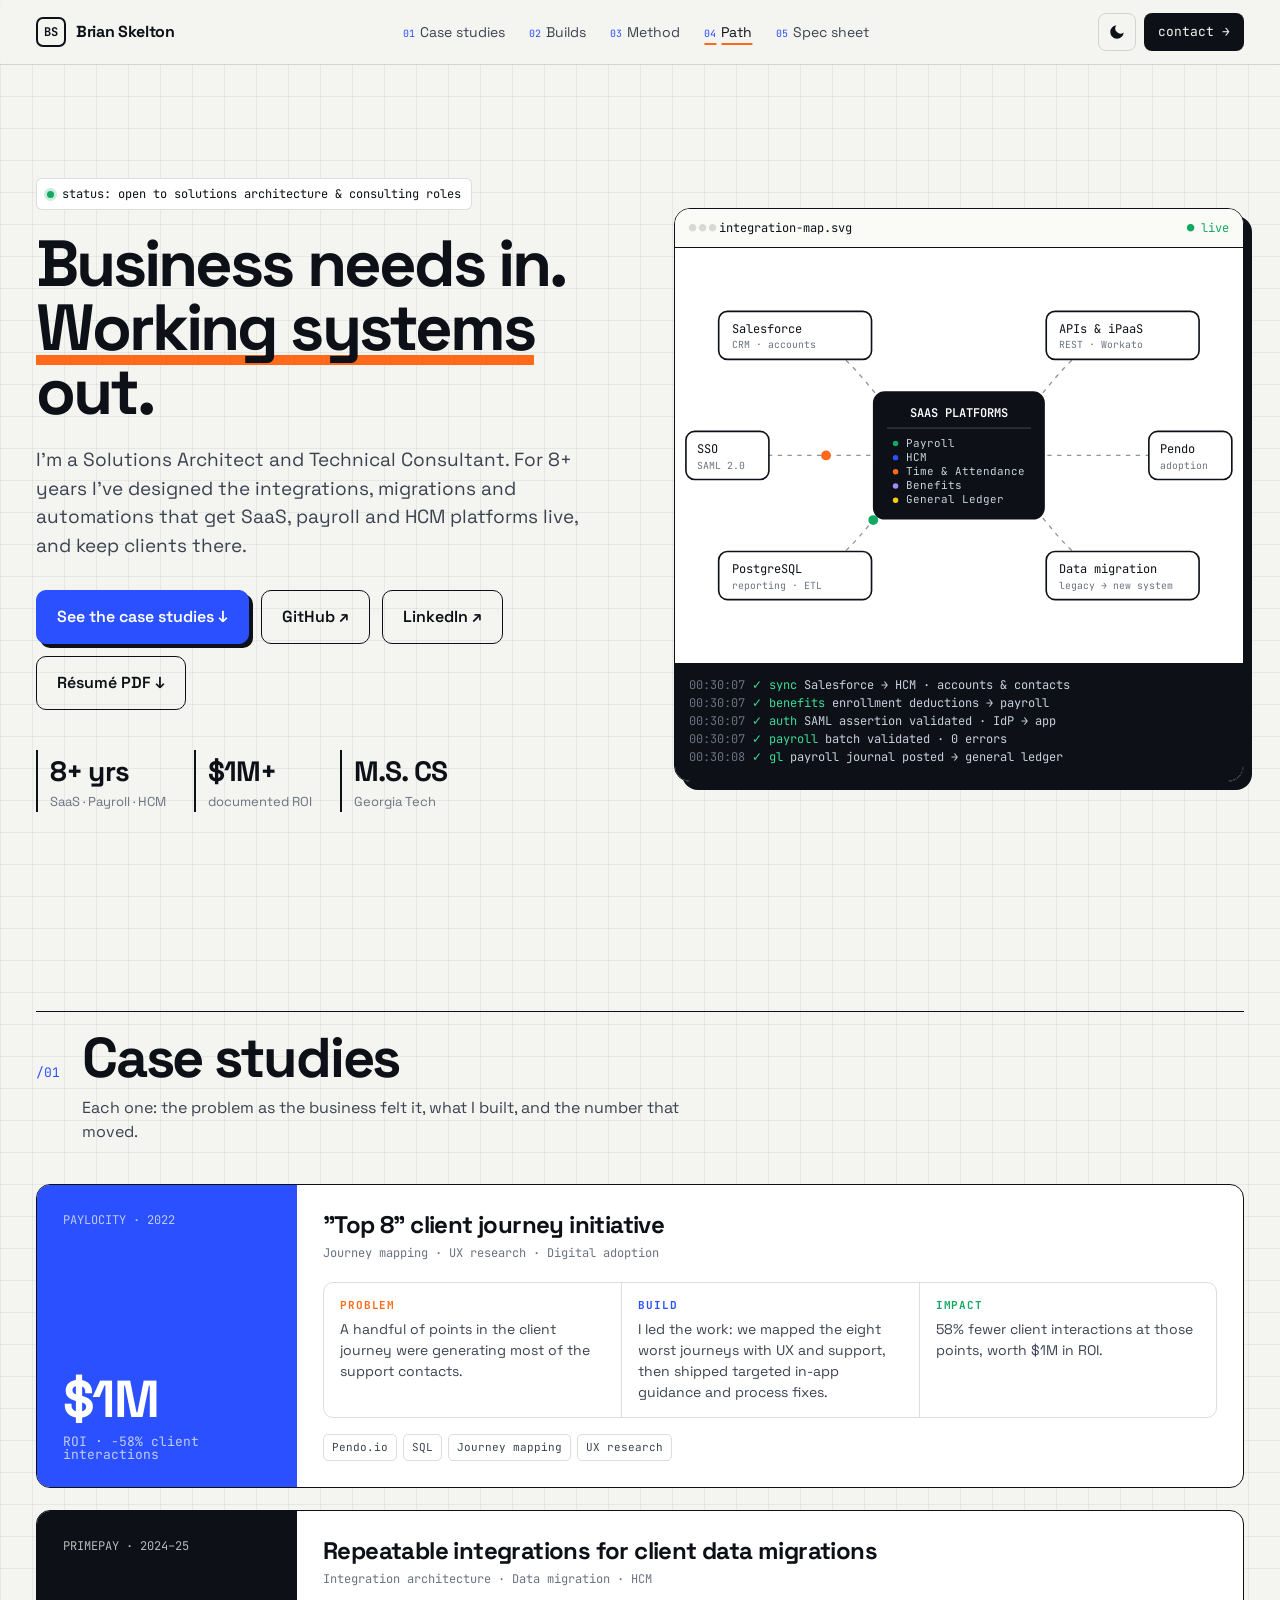
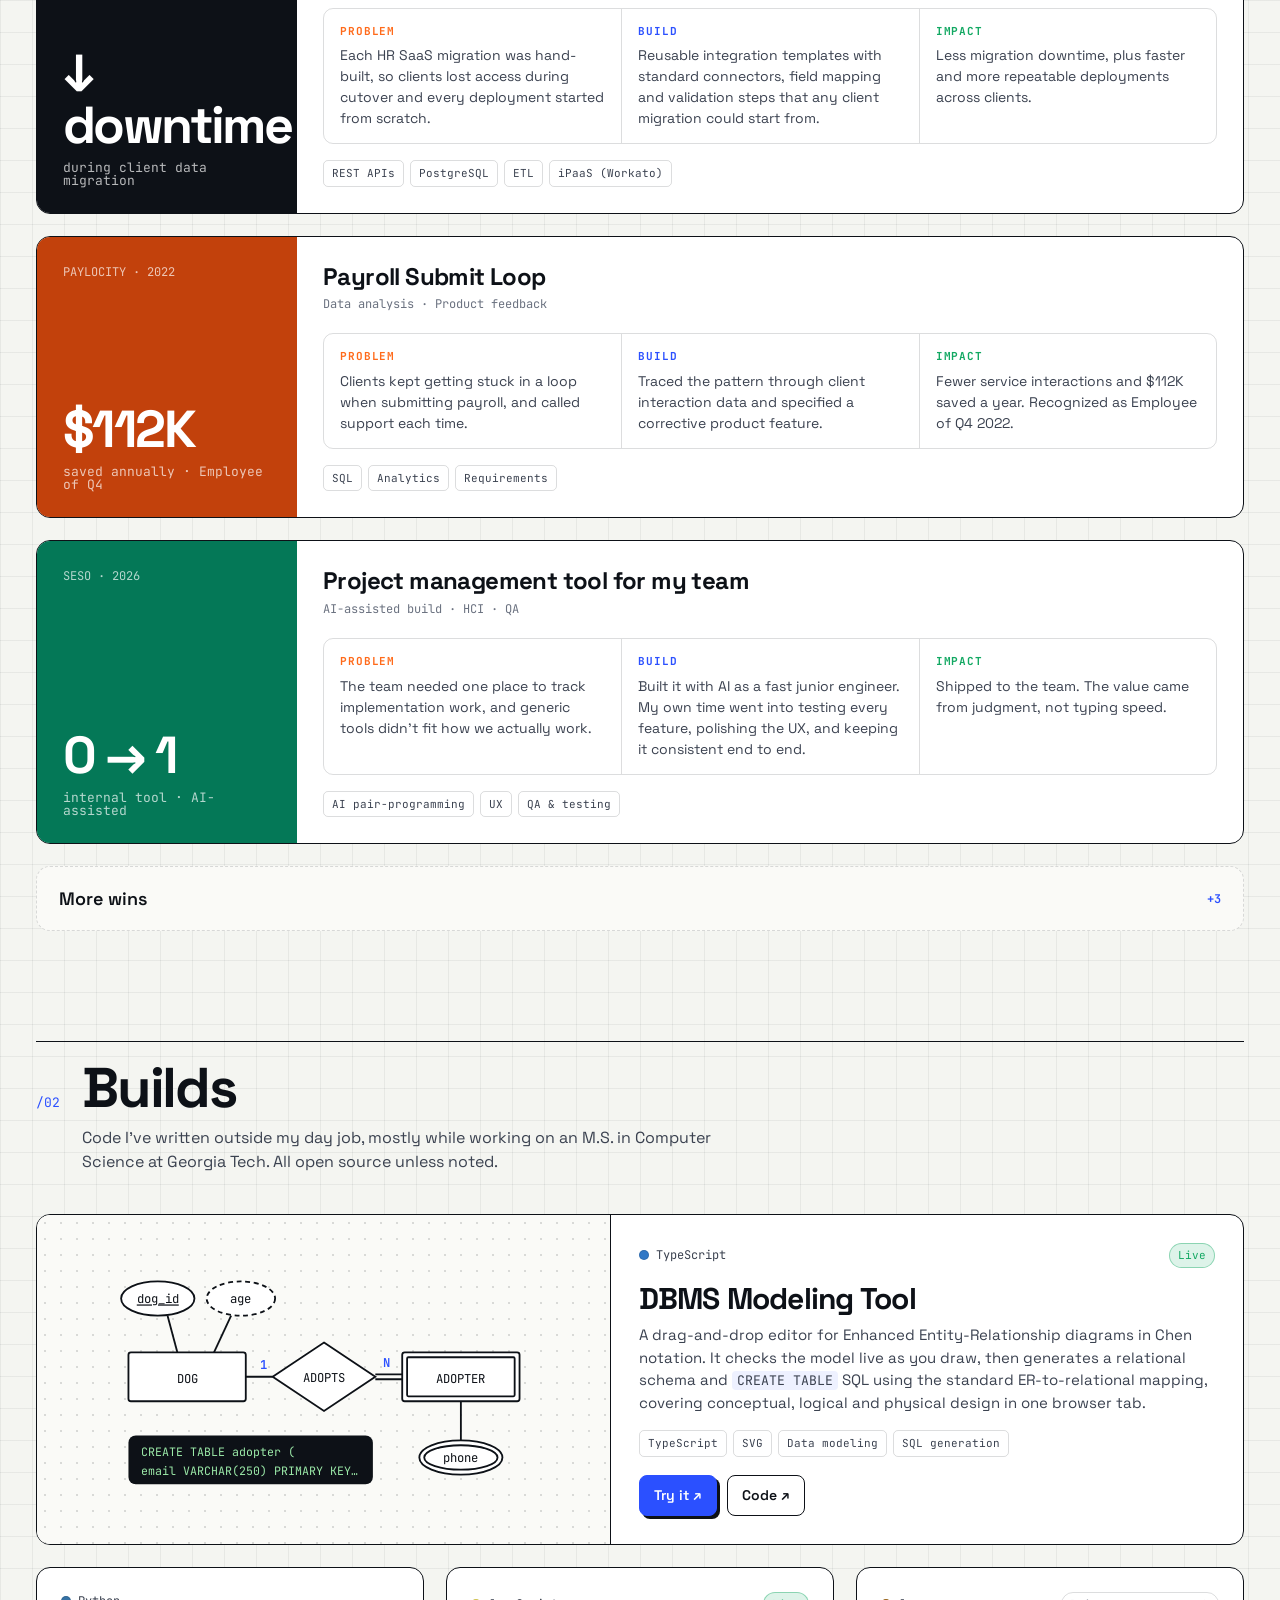
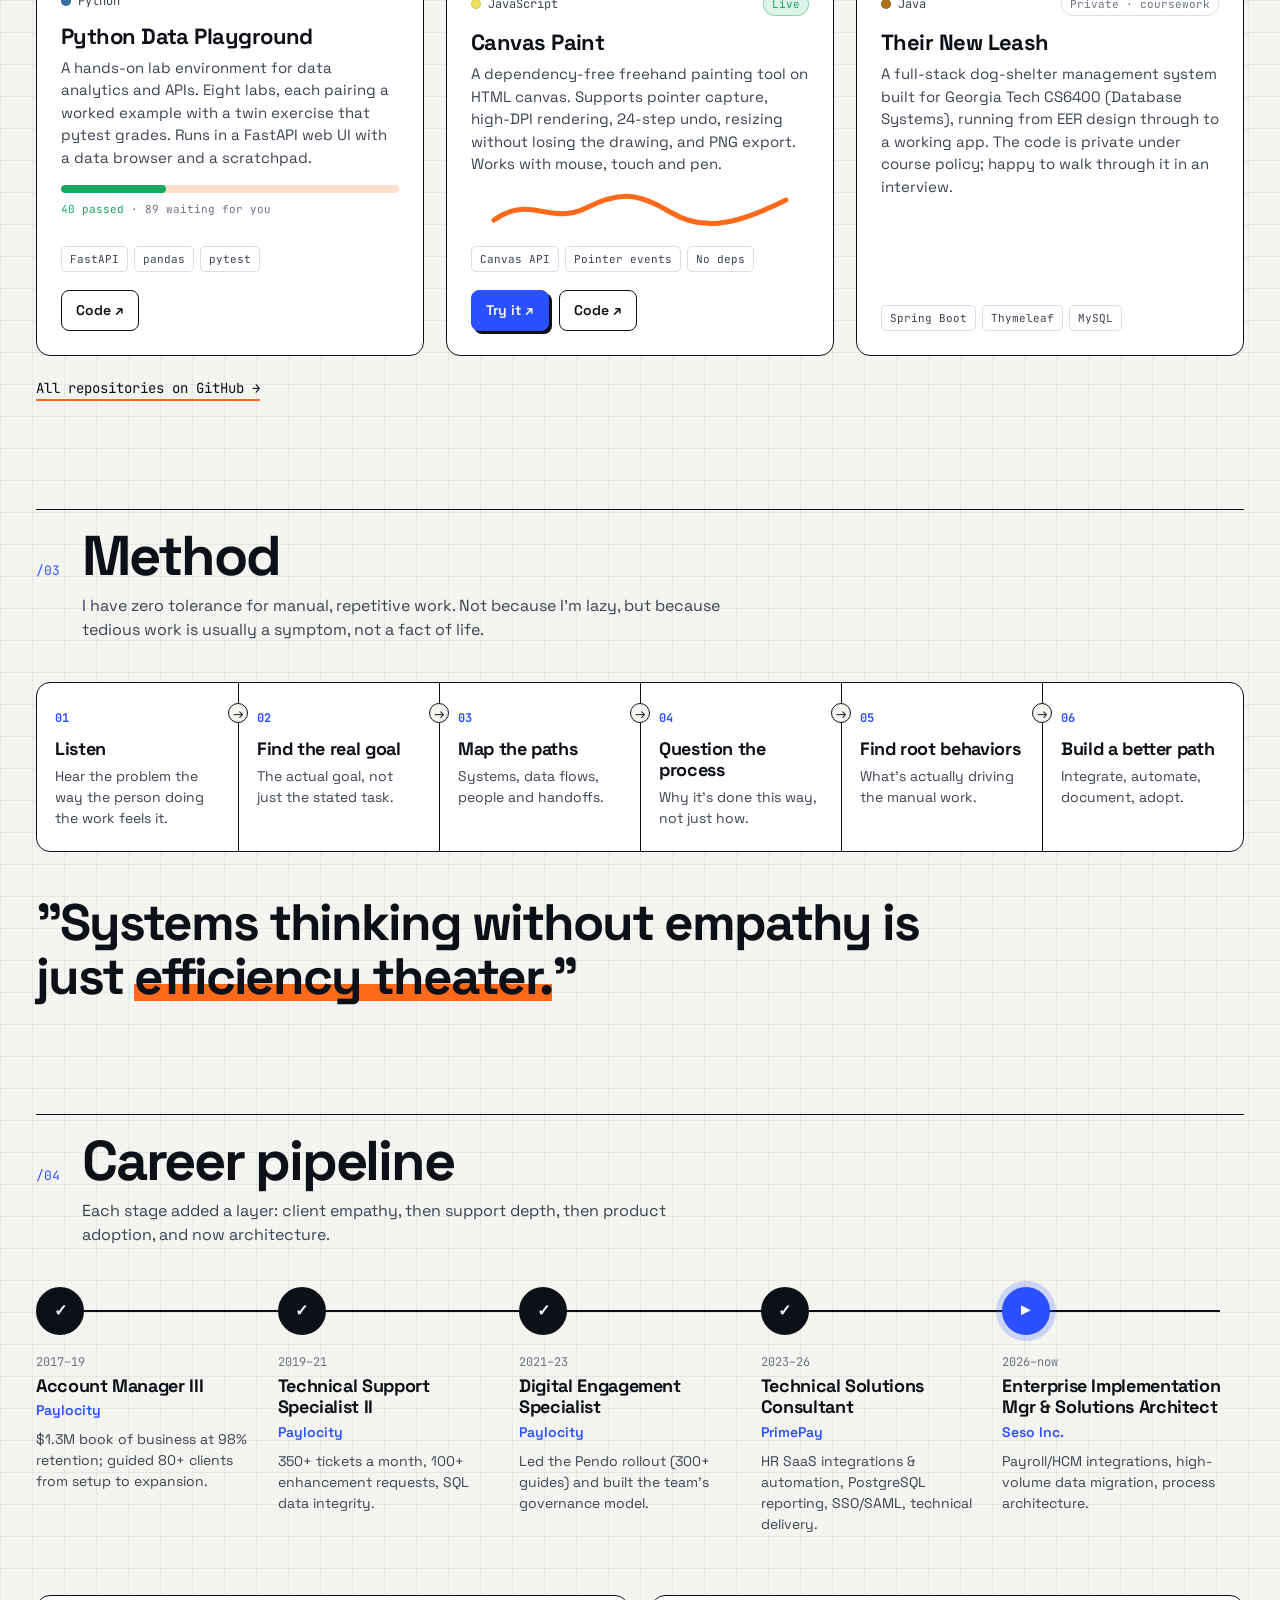
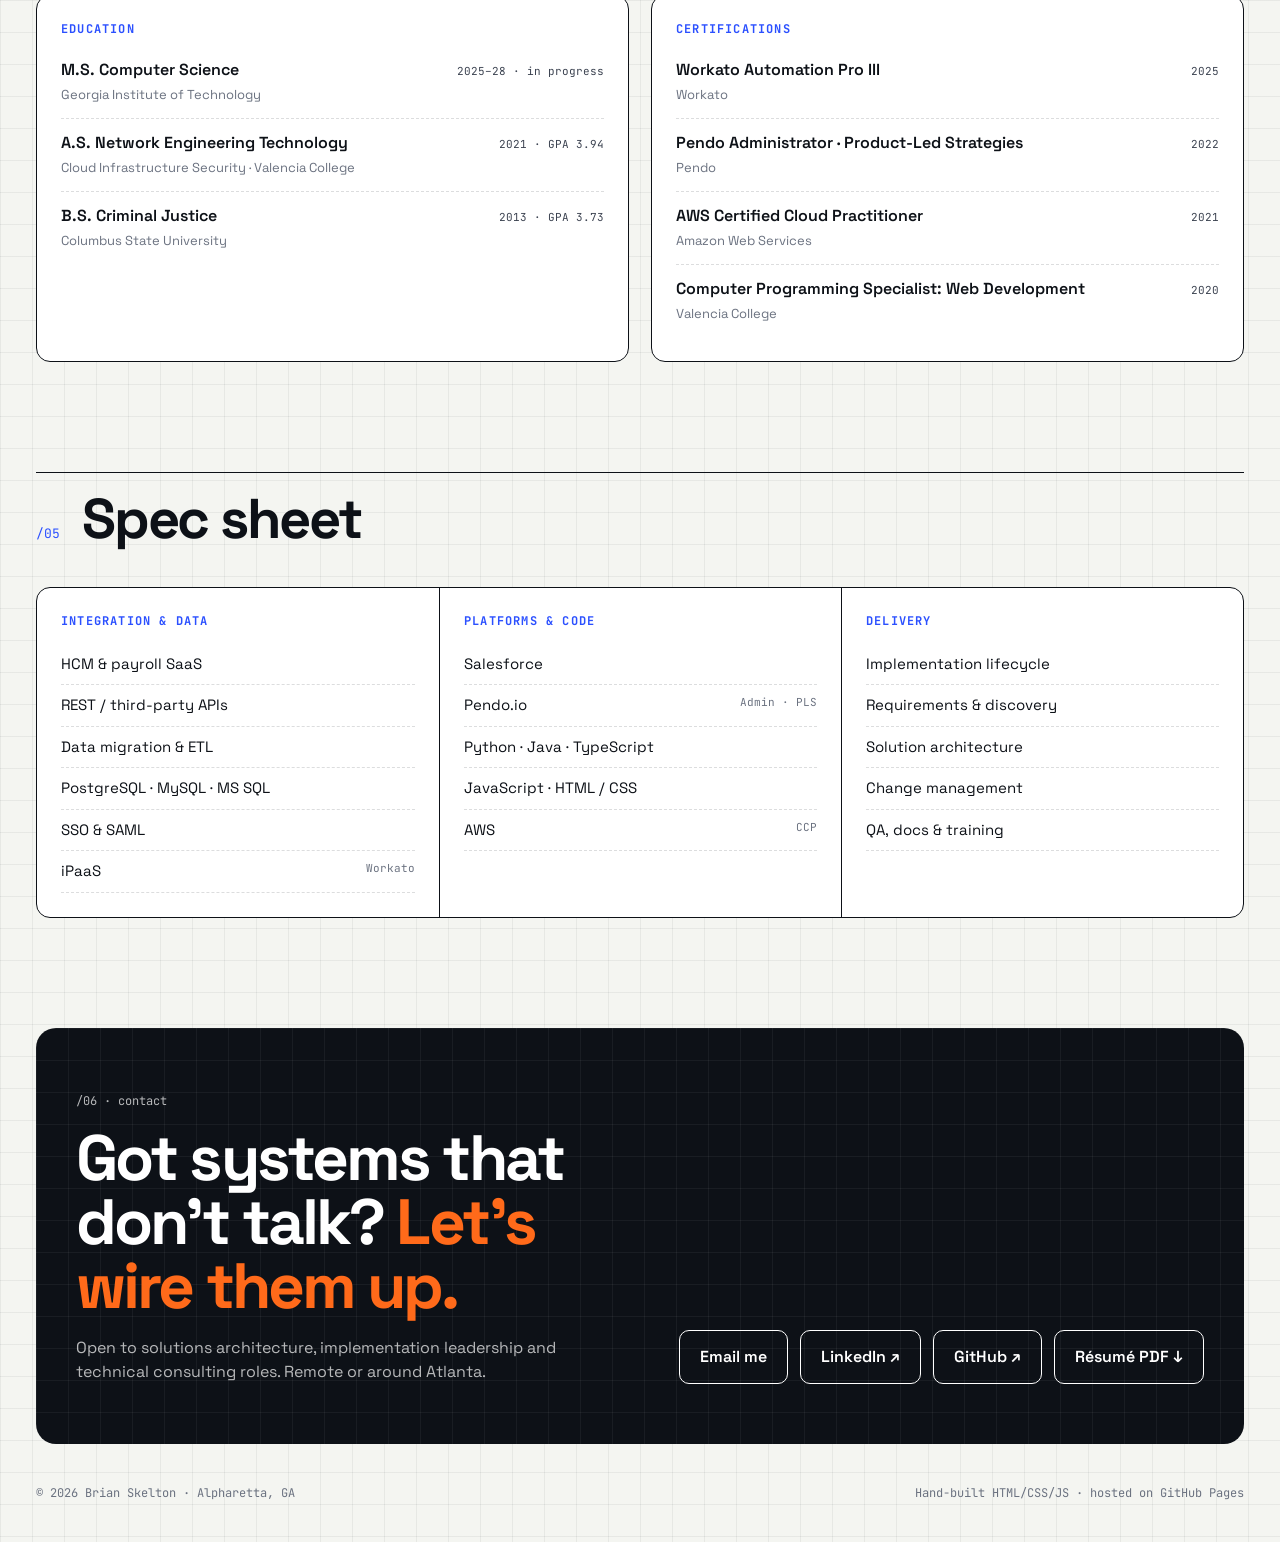
==== docs/index.html @ 0c8f4b84 "Add downloadable résumé PDF (no phone number) Exported from the 2026 résumé with the phone number re" ====
<!doctype html>
<html lang="en">
<head>
<meta charset="utf-8">
<meta name="viewport" content="width=device-width, initial-scale=1">
<title>Brian Skelton · Solutions Architect &amp; Technical Consultant</title>
<meta name="description" content="Brian Skelton is a Solutions Architect and Technical Consultant with 8+ years designing integrations, data migrations, SSO and automation for SaaS, payroll and HCM platforms.">
<meta name="author" content="Brian Skelton">
<link rel="canonical" href="https://brian7952002.github.io/">
<meta name="theme-color" content="#f4f5f1" media="(prefers-color-scheme: light)">
<meta name="theme-color" content="#0b0d12" media="(prefers-color-scheme: dark)">

<meta property="og:type" content="website">
<meta property="og:url" content="https://brian7952002.github.io/">
<meta property="og:title" content="Brian Skelton · Solutions Architect &amp; Technical Consultant">
<meta property="og:description" content="Business needs in. Working systems out. Integrations, data migration, SSO and automation for SaaS, payroll and HCM.">
<meta property="og:image" content="https://brian7952002.github.io/assets/img/og.png">
<meta property="og:image:width" content="1200">
<meta property="og:image:height" content="630">
<meta name="twitter:card" content="summary_large_image">

<link rel="icon" href="assets/img/favicon.svg" type="image/svg+xml">
<link rel="preconnect" href="https://fonts.googleapis.com">
<link rel="preconnect" href="https://fonts.gstatic.com" crossorigin>
<link href="https://fonts.googleapis.com/css2?family=Space+Grotesk:wght@400;500;600;700&family=JetBrains+Mono:wght@400;500;600&display=swap" rel="stylesheet">
<link rel="stylesheet" href="assets/css/style.css">
<script>
  // Apply the saved theme before first paint to avoid a flash.
  document.documentElement.classList.add('js');
  try{const t=localStorage.getItem('theme');if(t)document.documentElement.dataset.theme=t}catch(e){}
</script>
<script type="application/ld+json">
{
  "@context": "https://schema.org",
  "@type": "Person",
  "name": "Brian Skelton",
  "jobTitle": "Solutions Architect & Technical Consultant",
  "url": "https://brian7952002.github.io/",
  "address": {"@type": "PostalAddress", "addressLocality": "Alpharetta", "addressRegion": "GA", "addressCountry": "US"},
  "alumniOf": ["Georgia Institute of Technology", "Valencia College", "Columbus State University"],
  "knowsAbout": ["Solution architecture", "HCM", "SaaS implementation", "Systems integration", "API integration", "SQL", "Data migration", "SSO", "SAML", "Payroll"],
  "sameAs": ["https://www.linkedin.com/in/b-skelton/", "https://github.com/brian7952002"]
}
</script>
</head>
<body>
<a class="skip" href="#main">Skip to content</a>

<header class="site-header">
  <div class="wrap">
    <a class="brand" href="#top" aria-label="Brian Skelton, back to top"><i aria-hidden="true">BS</i><span>Brian Skelton</span></a>
    <nav id="site-nav" aria-label="Primary">
      <a data-n="01" href="#work">Case studies</a>
      <a data-n="02" href="#builds">Builds</a>
      <a data-n="03" href="#method">Method</a>
      <a data-n="04" href="#path">Path</a>
      <a data-n="05" href="#spec">Spec sheet</a>
    </nav>
    <div class="header-actions">
      <button class="icon-btn" id="theme-toggle" type="button" aria-label="Toggle dark mode">
        <svg class="i-moon" viewBox="0 0 24 24" aria-hidden="true"><path d="M21 12.8A9 9 0 1 1 11.2 3a7 7 0 0 0 9.8 9.8z"/></svg>
        <svg class="i-sun" viewBox="0 0 24 24" aria-hidden="true"><circle cx="12" cy="12" r="4.5"/><path d="M12 1.5v3M12 19.5v3M1.5 12h3M19.5 12h3M4.6 4.6l2.1 2.1M17.3 17.3l2.1 2.1M4.6 19.4l2.1-2.1M17.3 6.7l2.1-2.1"/></svg>
      </button>
      <a class="hbtn" href="#contact">contact →</a>
      <button class="icon-btn menu-btn" id="menu-toggle" type="button" aria-label="Open menu" aria-expanded="false" aria-controls="site-nav">
        <svg viewBox="0 0 24 24" aria-hidden="true"><path d="M3 7h18M3 12h18M3 17h18"/></svg>
      </button>
    </div>
  </div>
</header>

<main id="main" class="wrap">
  <div class="hero" id="top">
    <div class="hero-copy">
      <span class="tag"><b aria-hidden="true"></b> status: open to solutions architecture &amp; consulting roles</span>
      <h1>Business needs in.<br><span class="u">Working systems</span> out.</h1>
      <p class="lead">I'm a Solutions Architect and Technical Consultant. For 8+ years I've designed the integrations, migrations and automations that get SaaS, payroll and HCM platforms live, and keep clients there.</p>
      <div class="ctas">
        <a class="b solid" href="#work">See the case studies ↓</a>
        <a class="b" href="https://github.com/brian7952002" rel="me">GitHub ↗</a>
        <a class="b" href="https://www.linkedin.com/in/b-skelton/" rel="me">LinkedIn ↗</a>
        <a class="b" href="assets/Brian_Skelton_Resume.pdf" download>Résumé PDF ↓</a>
      </div>
      <dl class="kv">
        <div><dt>8+ yrs</dt><dd>SaaS · Payroll · HCM</dd></div>
        <div><dt>$1M+</dt><dd>documented ROI</dd></div>
        <div><dt>M.S. CS</dt><dd>Georgia Tech</dd></div>
      </dl>
    </div>

    <figure class="diagram" aria-label="Diagram of the systems I integrate, with SaaS platforms (payroll, HCM, time and attendance, benefits and general ledger) at the center">
      <div class="bar"><span>integration-map.svg</span><span class="live">● live</span></div>
      <svg viewBox="0 0 520 380" role="img" aria-hidden="true">
        <g>
          <path class="edge" data-node="crm" id="e1" d="M260 190 C200 190 170 80 110 80"/>
          <path class="edge" data-node="api" id="e2" d="M260 190 C320 190 350 80 410 80"/>
          <path class="edge" data-node="db" id="e3" d="M260 190 C200 190 170 300 110 300"/>
          <path class="edge" data-node="migrate" id="e4" d="M260 190 C320 190 350 300 410 300"/>
          <path class="edge" data-node="sso" id="e5" d="M260 190 L80 190"/>
          <path class="edge" data-node="pendo" id="e6" d="M260 190 L440 190"/>
        </g>
        <g class="packets">
          <circle r="4.5" class="p-blue"><animateMotion dur="2.6s" repeatCount="indefinite"><mpath href="#e1"/></animateMotion></circle>
          <circle r="4.5" class="p-orange"><animateMotion dur="2.2s" begin=".4s" repeatCount="indefinite" keyPoints="1;0" keyTimes="0;1" calcMode="linear"><mpath href="#e2"/></animateMotion></circle>
          <circle r="4.5" class="p-green"><animateMotion dur="3s" begin=".8s" repeatCount="indefinite"><mpath href="#e3"/></animateMotion></circle>
          <circle r="4.5" class="p-blue"><animateMotion dur="2.4s" begin="1.1s" repeatCount="indefinite" keyPoints="1;0" keyTimes="0;1" calcMode="linear"><mpath href="#e4"/></animateMotion></circle>
          <circle r="4.5" class="p-orange"><animateMotion dur="1.8s" repeatCount="indefinite" keyPoints="1;0" keyTimes="0;1" calcMode="linear"><mpath href="#e5"/></animateMotion></circle>
          <circle r="4.5" class="p-green"><animateMotion dur="2s" begin=".3s" repeatCount="indefinite"><mpath href="#e6"/></animateMotion></circle>
        </g>
        <g class="node hub" transform="translate(182 132)">
          <rect width="156" height="116" rx="10"/>
          <text x="78" y="23" text-anchor="middle" font-weight="600">SAAS PLATFORMS</text>
          <line class="rule" x1="12" y1="33" x2="144" y2="33"/>
          <g class="mods">
            <circle cx="20" cy="47" r="2.5"/><text x="30" y="50">Payroll</text>
            <circle cx="20" cy="60" r="2.5"/><text x="30" y="63">HCM</text>
            <circle cx="20" cy="73" r="2.5"/><text x="30" y="76">Time &amp; Attendance</text>
            <circle cx="20" cy="86" r="2.5"/><text x="30" y="89">Benefits</text>
            <circle cx="20" cy="99" r="2.5"/><text x="30" y="102">General Ledger</text>
          </g>
        </g>
        <g class="node" data-node="crm" data-log="sync|Salesforce → HCM · accounts &amp; contacts" transform="translate(40 58)"><rect width="140" height="44" rx="8"/><text x="12" y="20">Salesforce</text><text class="sub" x="12" y="34">CRM · accounts</text></g>
        <g class="node" data-node="api" data-log="api|third-party payload mapped · webhook delivered" transform="translate(340 58)"><rect width="140" height="44" rx="8"/><text x="12" y="20">APIs &amp; iPaaS</text><text class="sub" x="12" y="34">REST · Workato</text></g>
        <g class="node" data-node="db" data-log="report|custom PostgreSQL report → client dashboard" transform="translate(40 278)"><rect width="140" height="44" rx="8"/><text x="12" y="20">PostgreSQL</text><text class="sub" x="12" y="34">reporting · ETL</text></g>
        <g class="node" data-node="migrate" data-log="migrate|legacy payroll history loaded · 0 variances" transform="translate(340 278)"><rect width="140" height="44" rx="8"/><text x="12" y="20">Data migration</text><text class="sub" x="12" y="34">legacy → new system</text></g>
        <g class="node" data-node="sso" data-log="auth|SAML assertion validated · IdP → app" transform="translate(10 168)"><rect width="76" height="44" rx="8"/><text x="10" y="20">SSO</text><text class="sub" x="10" y="34">SAML 2.0</text></g>
        <g class="node" data-node="pendo" data-log="adopt|in-app guide published · targeted segment" transform="translate(434 168)"><rect width="76" height="44" rx="8"/><text x="10" y="20">Pendo</text><text class="sub" x="10" y="34">adoption</text></g>
      </svg>
      <div class="log" id="log" aria-hidden="true"></div>
      <figcaption class="sr-only">An animated map with SaaS platforms at the center (payroll, HCM, time and attendance, benefits and general ledger), connected to Salesforce, APIs and iPaaS tools, PostgreSQL reporting, data migration, SSO and Pendo.</figcaption>
    </figure>
  </div>

  <!-- ============ 01 CASE STUDIES ============ -->
  <section id="work" aria-labelledby="work-h">
    <div class="sh reveal"><span class="n">/01</span><h2 id="work-h">Case studies</h2><p>Each one: the problem as the business felt it, what I built, and the number that moved.</p></div>
    <div class="cases">
      <article class="case reveal">
        <div class="big" style="--slab:#2b50ff"><span class="mono">PAYLOCITY · 2022</span><div class="m">$1M<small>ROI · −58% client interactions</small></div></div>
        <div class="body">
          <h3>"Top 8" client journey initiative</h3>
          <div class="meta">Journey mapping · UX research · Digital adoption</div>
          <div class="pbi">
            <div><b>Problem</b>A handful of points in the client journey were generating most of the support contacts.</div>
            <div><b>Build</b>I led the work: we mapped the eight worst journeys with UX and support, then shipped targeted in-app guidance and process fixes.</div>
            <div><b>Impact</b>58% fewer client interactions at those points, worth $1M in ROI.</div>
          </div>
          <div class="stack"><span>Pendo.io</span><span>SQL</span><span>Journey mapping</span><span>UX research</span></div>
        </div>
      </article>

      <article class="case reveal">
        <div class="big"><span class="mono">PRIMEPAY · 2024–25</span><div class="m">↓ downtime<small>during client data migration</small></div></div>
        <div class="body">
          <h3>Repeatable integrations for client data migrations</h3>
          <div class="meta">Integration architecture · Data migration · HCM</div>
          <div class="pbi">
            <div><b>Problem</b>Each HR SaaS migration was hand-built, so clients lost access during cutover and every deployment started from scratch.</div>
            <div><b>Build</b>Reusable integration templates with standard connectors, field mapping and validation steps that any client migration could start from.</div>
            <div><b>Impact</b>Less migration downtime, plus faster and more repeatable deployments across clients.</div>
          </div>
          <div class="stack"><span>REST APIs</span><span>PostgreSQL</span><span>ETL</span><span>iPaaS (Workato)</span></div>
        </div>
      </article>

      <article class="case reveal">
        <div class="big" style="--slab:#c2410c"><span class="mono">PAYLOCITY · 2022</span><div class="m">$112K<small>saved annually · Employee of Q4</small></div></div>
        <div class="body">
          <h3>Payroll Submit Loop</h3>
          <div class="meta">Data analysis · Product feedback</div>
          <div class="pbi">
            <div><b>Problem</b>Clients kept getting stuck in a loop when submitting payroll, and called support each time.</div>
            <div><b>Build</b>Traced the pattern through client interaction data and specified a corrective product feature.</div>
            <div><b>Impact</b>Fewer service interactions and $112K saved a year. Recognized as Employee of Q4 2022.</div>
          </div>
          <div class="stack"><span>SQL</span><span>Analytics</span><span>Requirements</span></div>
        </div>
      </article>

      <article class="case reveal">
        <div class="big" style="--slab:#047857"><span class="mono">SESO · 2026</span><div class="m">0 → 1<small>internal tool · AI-assisted</small></div></div>
        <div class="body">
          <h3>Project management tool for my team</h3>
          <div class="meta">AI-assisted build · HCI · QA</div>
          <div class="pbi">
            <div><b>Problem</b>The team needed one place to track implementation work, and generic tools didn't fit how we actually work.</div>
            <div><b>Build</b>Built it with AI as a fast junior engineer. My own time went into testing every feature, polishing the UX, and keeping it consistent end to end.</div>
            <div><b>Impact</b>Shipped to the team. The value came from judgment, not typing speed.</div>
          </div>
          <div class="stack"><span>AI pair-programming</span><span>UX</span><span>QA &amp; testing</span></div>
        </div>
      </article>

      <details class="more reveal">
        <summary><span>More wins</span><span class="mono">+3</span></summary>
        <div class="minis">
          <div><b>⅓</b><h4>In-app compliance data capture</h4><p>Used Pendo targeting to collect missing tax EINs straight from clients. Cut the backlog by a third in the first month.</p></div>
          <div><b>SQL</b><h4>Custom reporting package</h4><p>A core set of PostgreSQL reports that sped up adoption and cut clients' data-review time.</p></div>
          <div><b>↗</b><h4>Workflows adoption model</h4><p>An implementation model, docs and a change-request process that streamlined client setup and surfaced upsell opportunities.</p></div>
        </div>
      </details>
    </div>
  </section>

  <!-- ============ 02 BUILDS ============ -->
  <section id="builds" aria-labelledby="builds-h">
    <div class="sh reveal"><span class="n">/02</span><h2 id="builds-h">Builds</h2><p>Code I've written outside my day job, mostly while working on an M.S. in Computer Science at Georgia Tech. All open source unless noted.</p></div>
    <div class="builds">
      <article class="repo feature reveal">
        <div class="art" aria-hidden="true">
          <svg viewBox="0 0 360 200">
            <g class="er">
              <rect x="20" y="78" width="96" height="40" rx="2"/><text x="68" y="103" text-anchor="middle">DOG</text>
              <polygon points="180,70 222,98 180,126 138,98"/><text x="180" y="102" text-anchor="middle">ADOPTS</text>
              <rect x="244" y="78" width="96" height="40" rx="2"/><rect x="248" y="82" width="88" height="32" rx="1"/><text x="292" y="103" text-anchor="middle">ADOPTER</text>
              <line x1="116" y1="98" x2="138" y2="98"/><line x1="222" y1="96" x2="244" y2="96"/><line x1="222" y1="100" x2="244" y2="100"/>
              <ellipse cx="44" cy="34" rx="30" ry="14"/><text x="44" y="38" text-anchor="middle" class="key">dog_id</text><line x1="52" y1="48" x2="60" y2="78"/>
              <ellipse cx="112" cy="34" rx="28" ry="14" class="dashed"/><text x="112" y="38" text-anchor="middle">age</text><line x1="104" y1="48" x2="90" y2="78"/>
              <ellipse cx="292" cy="164" rx="34" ry="14"/><ellipse cx="292" cy="164" rx="30" ry="10"/><text x="292" y="168" text-anchor="middle">phone</text><line x1="292" y1="118" x2="292" y2="150"/>
              <text x="128" y="92" class="card">1</text><text x="228" y="90" class="card">N</text>
            </g>
            <g class="sql"><rect x="20" y="146" width="200" height="40" rx="6"/><text x="30" y="163">CREATE TABLE adopter (</text><text x="30" y="178">  email VARCHAR(250) PRIMARY KEY…</text></g>
          </svg>
        </div>
        <div class="repo-body">
          <div class="repo-top"><span class="lang"><i style="background:#3178c6"></i>TypeScript</span><span class="pill">Live</span></div>
          <h3>DBMS Modeling Tool</h3>
          <p>A drag-and-drop editor for Enhanced Entity-Relationship diagrams in Chen notation. It checks the model live as you draw, then generates a relational schema and <code>CREATE TABLE</code> SQL using the standard ER-to-relational mapping, covering conceptual, logical and physical design in one browser tab.</p>
          <div class="stack"><span>TypeScript</span><span>SVG</span><span>Data modeling</span><span>SQL generation</span></div>
          <div class="links"><a class="b solid sm" href="https://brian7952002.github.io/dbms-modeling-tool/">Try it ↗</a><a class="b sm" href="https://github.com/brian7952002/dbms-modeling-tool">Code ↗</a></div>
        </div>
      </article>

      <article class="repo reveal">
        <div class="repo-top"><span class="lang"><i style="background:#3572a5"></i>Python</span></div>
        <h3>Python Data Playground</h3>
        <p>A hands-on lab environment for data analytics and APIs. Eight labs, each pairing a worked example with a twin exercise that pytest grades. Runs in a FastAPI web UI with a data browser and a scratchpad.</p>
        <div class="tests" aria-label="Test suite: 40 worked-example tests and 89 exercise tests">
          <div class="tbar"><i style="width:31%"></i></div>
          <div class="mono"><span class="ok">40 passed</span> · 89 waiting for you</div>
        </div>
        <div class="stack"><span>FastAPI</span><span>pandas</span><span>pytest</span></div>
        <div class="links"><a class="b sm" href="https://github.com/brian7952002/python-data-playground">Code ↗</a></div>
      </article>

      <article class="repo reveal">
        <div class="repo-top"><span class="lang"><i style="background:#f1e05a"></i>JavaScript</span><span class="pill">Live</span></div>
        <h3>Canvas Paint</h3>
        <p>A dependency-free freehand painting tool on HTML canvas. Supports pointer capture, high-DPI rendering, 24-step undo, resizing without losing the drawing, and PNG export. Works with mouse, touch and pen.</p>
        <svg class="squiggle" viewBox="0 0 300 40" aria-hidden="true"><path d="M4 30 C40 4, 60 36, 96 18 S150 4, 180 22 S240 38, 296 10"/></svg>
        <div class="stack"><span>Canvas API</span><span>Pointer events</span><span>No deps</span></div>
        <div class="links"><a class="b solid sm" href="https://brian7952002.github.io/canvas-paint/">Try it ↗</a><a class="b sm" href="https://github.com/brian7952002/canvas-paint">Code ↗</a></div>
      </article>

      <article class="repo reveal">
        <div class="repo-top"><span class="lang"><i style="background:#b07219"></i>Java</span><span class="pill muted">Private · coursework</span></div>
        <h3>Their New Leash</h3>
        <p>A full-stack dog-shelter management system built for Georgia Tech CS6400 (Database Systems), running from EER design through to a working app. The code is private under course policy; happy to walk through it in an interview.</p>
        <div class="stack"><span>Spring Boot</span><span>Thymeleaf</span><span>MySQL</span></div>
      </article>
    </div>
    <p class="all-repos reveal"><a href="https://github.com/brian7952002">All repositories on GitHub →</a></p>
  </section>

  <!-- ============ 03 METHOD ============ -->
  <section id="method" aria-labelledby="method-h">
    <div class="sh reveal"><span class="n">/03</span><h2 id="method-h">Method</h2><p>I have zero tolerance for manual, repetitive work. Not because I'm lazy, but because tedious work is usually a symptom, not a fact of life.</p></div>
    <ol class="method reveal">
      <li><b>01</b><h4>Listen</h4><p>Hear the problem the way the person doing the work feels it.</p></li>
      <li><b>02</b><h4>Find the real goal</h4><p>The actual goal, not just the stated task.</p></li>
      <li><b>03</b><h4>Map the paths</h4><p>Systems, data flows, people and handoffs.</p></li>
      <li><b>04</b><h4>Question the process</h4><p>Why it's done this way, not just how.</p></li>
      <li><b>05</b><h4>Find root behaviors</h4><p>What's actually driving the manual work.</p></li>
      <li><b>06</b><h4>Build a better path</h4><p>Integrate, automate, document, adopt.</p></li>
    </ol>
    <blockquote class="pull reveal">"Systems thinking without empathy is just <em>efficiency theater.</em>"</blockquote>
  </section>

  <!-- ============ 04 PATH ============ -->
  <section id="path" aria-labelledby="path-h">
    <div class="sh reveal"><span class="n">/04</span><h2 id="path-h">Career pipeline</h2><p>Each stage added a layer: client empathy, then support depth, then product adoption, and now architecture.</p></div>
    <ol class="pipe reveal">
      <li class="stage done"><div class="s" aria-hidden="true">✓</div><div class="y">2017–19</div><h4>Account Manager III</h4><div class="c">Paylocity</div><p>$1.3M book of business at 98% retention; guided 80+ clients from setup to expansion.</p></li>
      <li class="stage done"><div class="s" aria-hidden="true">✓</div><div class="y">2019–21</div><h4>Technical Support Specialist II</h4><div class="c">Paylocity</div><p>350+ tickets a month, 100+ enhancement requests, SQL data integrity.</p></li>
      <li class="stage done"><div class="s" aria-hidden="true">✓</div><div class="y">2021–23</div><h4>Digital Engagement Specialist</h4><div class="c">Paylocity</div><p>Led the Pendo rollout (300+ guides) and built the team's governance model.</p></li>
      <li class="stage done"><div class="s" aria-hidden="true">✓</div><div class="y">2023–26</div><h4>Technical Solutions Consultant</h4><div class="c">PrimePay</div><p>HR SaaS integrations &amp; automation, PostgreSQL reporting, SSO/SAML, technical delivery.</p></li>
      <li class="stage cur"><div class="s" aria-hidden="true">▶</div><div class="y">2026–now</div><h4>Enterprise Implementation Mgr &amp; Solutions Architect</h4><div class="c">Seso Inc.</div><p>Payroll/HCM integrations, high-volume data migration, process architecture.</p></li>
    </ol>

    <div class="creds">
      <div class="cred reveal">
        <h4>Education</h4>
        <ul>
          <li><div><strong>M.S. Computer Science</strong><span>Georgia Institute of Technology</span></div><em>2025–28 · in progress</em></li>
          <li><div><strong>A.S. Network Engineering Technology</strong><span>Cloud Infrastructure Security · Valencia College</span></div><em>2021 · GPA 3.94</em></li>
          <li><div><strong>B.S. Criminal Justice</strong><span>Columbus State University</span></div><em>2013 · GPA 3.73</em></li>
        </ul>
      </div>
      <div class="cred reveal">
        <h4>Certifications</h4>
        <ul>
          <li><div><strong>Workato Automation Pro III</strong><span>Workato</span></div><em>2025</em></li>
          <li><div><strong>Pendo Administrator · Product-Led Strategies</strong><span>Pendo</span></div><em>2022</em></li>
          <li><div><strong>AWS Certified Cloud Practitioner</strong><span>Amazon Web Services</span></div><em>2021</em></li>
          <li><div><strong>Computer Programming Specialist: Web Development</strong><span>Valencia College</span></div><em>2020</em></li>
        </ul>
      </div>
    </div>
  </section>

  <!-- ============ 05 SPEC SHEET ============ -->
  <section id="spec" aria-labelledby="spec-h">
    <div class="sh reveal"><span class="n">/05</span><h2 id="spec-h">Spec sheet</h2></div>
    <div class="spec reveal">
      <div><h4>Integration &amp; Data</h4><ul><li>HCM &amp; payroll SaaS</li><li>REST / third-party APIs</li><li>Data migration &amp; ETL</li><li>PostgreSQL · MySQL · MS SQL</li><li>SSO &amp; SAML</li><li>iPaaS <span>Workato</span></li></ul></div>
      <div><h4>Platforms &amp; Code</h4><ul><li>Salesforce</li><li>Pendo.io <span>Admin · PLS</span></li><li>Python · Java · TypeScript</li><li>JavaScript · HTML / CSS</li><li>AWS <span>CCP</span></li></ul></div>
      <div><h4>Delivery</h4><ul><li>Implementation lifecycle</li><li>Requirements &amp; discovery</li><li>Solution architecture</li><li>Change management</li><li>QA, docs &amp; training</li></ul></div>
    </div>
  </section>

  <section class="cta reveal" id="contact" aria-labelledby="contact-h">
    <div>
      <span class="mono cta-k">/06 · contact</span>
      <h2 id="contact-h">Got systems that<br>don't talk? <em>Let's wire them up.</em></h2>
      <p>Open to solutions architecture, implementation leadership and technical consulting roles. Remote or around Atlanta.</p>
    </div>
    <div class="cta-actions">
      <a class="b invert js-email" href="https://www.linkedin.com/in/b-skelton/" data-u="BrianSkeltonjobs795" data-d="gmail.com">Email me</a>
      <a class="b invert" href="https://www.linkedin.com/in/b-skelton/" rel="me">LinkedIn ↗</a>
      <a class="b invert" href="https://github.com/brian7952002" rel="me">GitHub ↗</a>
      <a class="b invert" href="assets/Brian_Skelton_Resume.pdf" download>Résumé PDF ↓</a>
    </div>
  </section>

  <footer class="site-footer">
    <span>© <span id="year">2026</span> Brian Skelton · Alpharetta, GA</span>
    <span>Hand-built HTML/CSS/JS · hosted on GitHub Pages</span>
  </footer>
</main>

<script src="assets/js/main.js" defer></script>
</body>
</html>
---- docs/assets/css/style.css ----
/* ==========================================================================
   Brian Skelton · portfolio
   Theme tokens first; components below. Dark mode follows the OS unless the
   visitor picks a theme with the toggle (stored as html[data-theme]).
   ========================================================================== */

:root {
  --paper: #f4f5f1;
  --surface: #ffffff;
  --surface-2: #fafaf7;
  --ink: #0d1117;
  --ink-2: #3b4250;
  --muted: #6b7280;
  --grid: rgba(13, 17, 23, .06);
  --line: rgba(13, 17, 23, .14);
  --shadow: #0d1117;
  --blue: #2b50ff;
  --orange: #ff6a1a;
  --green: #12a862;
  --tint: #eef1ff;
  --slab: #0d1117;
  --slab-fg: #ffffff;
  --slab-muted: rgba(255, 255, 255, .7);
  --term: #0d1117;
  --term-fg: #c7d0dc;
  --header: rgba(244, 245, 241, .82);
  color-scheme: light;
}

@media (prefers-color-scheme: dark) {
  :root:not([data-theme="light"]) {
    --paper: #0b0d12;
    --surface: #12151c;
    --surface-2: #161a22;
    --ink: #e8ebf1;
    --ink-2: #b4bccb;
    --muted: #8a93a5;
    --grid: rgba(255, 255, 255, .035);
    --line: rgba(255, 255, 255, .14);
    --shadow: #2b50ff;
    --blue: #5b7bff;
    --orange: #ff7a33;
    --green: #22c47a;
    --tint: #171e36;
    --slab: #1b2030;
    --term: #07090d;
    --header: rgba(11, 13, 18, .8);
    color-scheme: dark;
  }
}

:root[data-theme="dark"] {
  --paper: #0b0d12;
  --surface: #12151c;
  --surface-2: #161a22;
  --ink: #e8ebf1;
  --ink-2: #b4bccb;
  --muted: #8a93a5;
  --grid: rgba(255, 255, 255, .035);
  --line: rgba(255, 255, 255, .14);
  --shadow: #2b50ff;
  --blue: #5b7bff;
  --orange: #ff7a33;
  --green: #22c47a;
  --tint: #171e36;
  --slab: #1b2030;
  --term: #07090d;
  --header: rgba(11, 13, 18, .8);
  color-scheme: dark;
}

/* ---------- base ---------- */
*, *::before, *::after { box-sizing: border-box; }
* { margin: 0; padding: 0; }
html { scroll-behavior: smooth; scroll-padding-top: 80px; }
body {
  background-color: var(--paper);
  background-image:
    linear-gradient(var(--grid) 1px, transparent 1px),
    linear-gradient(90deg, var(--grid) 1px, transparent 1px);
  background-size: 32px 32px;
  color: var(--ink);
  font-family: "Space Grotesk", system-ui, sans-serif;
  line-height: 1.5;
  -webkit-font-smoothing: antialiased;
  overflow-x: hidden;
  transition: background-color .3s, color .3s;
}
a { color: inherit; text-decoration: none; }
code, .mono { font-family: "JetBrains Mono", ui-monospace, monospace; }
code { font-size: .88em; padding: 1px 5px; border-radius: 4px; background: var(--tint); }
ul, ol { list-style: none; }
:focus-visible { outline: 2px solid var(--blue); outline-offset: 3px; border-radius: 4px; }
.wrap { max-width: 1240px; margin: 0 auto; padding: 0 16px; }
.sr-only { position: absolute; width: 1px; height: 1px; overflow: hidden; clip: rect(0 0 0 0); white-space: nowrap; }
.skip { position: absolute; left: 16px; top: -60px; z-index: 100; background: var(--ink); color: var(--paper); padding: 10px 14px; border-radius: 8px; }
.skip:focus { top: 12px; }

/* ---------- header ---------- */
.site-header { position: sticky; top: 0; z-index: 40; background: var(--header); backdrop-filter: blur(10px); -webkit-backdrop-filter: blur(10px); border-bottom: 1px solid var(--line); }
.site-header .wrap { display: flex; align-items: center; justify-content: space-between; height: 64px; gap: 16px; }
.brand { display: flex; align-items: center; gap: 10px; font-weight: 700; letter-spacing: -.02em; }
.brand i { width: 30px; height: 30px; border: 2px solid var(--ink); border-radius: 7px; display: grid; place-items: center; font-style: normal; font-size: 12px; font-family: "JetBrains Mono", monospace; }
#site-nav { display: flex; gap: 24px; font-size: 14px; }
#site-nav a { color: var(--ink-2); transition: color .2s; }
#site-nav a::before { content: attr(data-n); font-family: "JetBrains Mono", monospace; font-size: 10px; color: var(--blue); margin-right: 5px; }
#site-nav a:hover, #site-nav a.active { color: var(--ink); }
#site-nav a.active { text-decoration: underline; text-decoration-color: var(--orange); text-decoration-thickness: 2px; text-underline-offset: 6px; }
.header-actions { display: flex; align-items: center; gap: 8px; }
.hbtn { font-family: "JetBrains Mono", monospace; font-size: 13px; padding: 9px 14px; background: var(--ink); color: var(--paper); border-radius: 8px; white-space: nowrap; }
.icon-btn { width: 38px; height: 38px; display: grid; place-items: center; border: 1px solid var(--line); border-radius: 8px; background: transparent; color: var(--ink); cursor: pointer; }
.icon-btn:hover { border-color: var(--ink); }
.icon-btn svg { width: 18px; height: 18px; fill: none; stroke: currentColor; stroke-width: 1.8; stroke-linecap: round; }
.i-moon { fill: currentColor !important; stroke: none !important; }
.i-sun { display: none; }
:root[data-theme="dark"] .i-sun { display: block; }
:root[data-theme="dark"] .i-moon { display: none; }
@media (prefers-color-scheme: dark) {
  :root:not([data-theme="light"]) .i-sun { display: block; }
  :root:not([data-theme="light"]) .i-moon { display: none; }
}
.menu-btn { display: none; }

@media (max-width: 860px) {
  .menu-btn { display: grid; }
  .hbtn { display: none; }
  #site-nav {
    position: absolute; top: 64px; left: 0; right: 0; flex-direction: column; gap: 0;
    background: var(--paper); border-bottom: 1px solid var(--line); padding: 8px 16px 16px;
    transform: translateY(-8px); opacity: 0; visibility: hidden; transition: .2s;
  }
  #site-nav.open { transform: none; opacity: 1; visibility: visible; }
  #site-nav a { padding: 12px 0; border-bottom: 1px dashed var(--line); font-size: 16px; }
}

/* ---------- buttons ---------- */
.b { display: inline-flex; align-items: center; gap: 10px; padding: 14px 20px; border-radius: 10px; font-weight: 600; border: 1.5px solid var(--ink); transition: transform .2s, box-shadow .2s, background .2s, color .2s; }
.b.solid { background: var(--blue); border-color: var(--blue); color: #fff; box-shadow: 4px 4px 0 var(--shadow); }
.b.solid:hover { transform: translate(-2px, -2px); box-shadow: 6px 6px 0 var(--shadow); }
.b:not(.solid):not(.invert):hover { background: var(--ink); color: var(--paper); }
.b.sm { padding: 9px 14px; font-size: 14px; border-radius: 8px; }
.b.solid.sm { box-shadow: 3px 3px 0 var(--shadow); }
.b.invert { border-color: var(--slab-fg); color: var(--slab-fg); }
.b.invert:hover { background: var(--slab-fg); color: var(--slab); }

/* ---------- hero ---------- */
.hero { display: grid; grid-template-columns: 1.05fr 1fr; gap: 40px; align-items: center; padding: 64px 0 40px; min-height: min(calc(100vh - 64px), 860px); }
@media (max-width: 960px) { .hero { grid-template-columns: 1fr; min-height: 0; padding-top: 44px; } }
.tag { display: inline-flex; align-items: center; gap: 8px; font-family: "JetBrains Mono", monospace; font-size: 12px; padding: 6px 10px; border: 1px solid var(--line); border-radius: 6px; background: var(--surface); }
.tag b { width: 7px; height: 7px; border-radius: 50%; background: var(--green); box-shadow: 0 0 0 3px color-mix(in srgb, var(--green) 22%, transparent); flex: none; }
.hero h1 { font-size: clamp(40px, 5.1vw, 74px); line-height: .98; letter-spacing: -.045em; font-weight: 700; margin: 22px 0; }
.hero h1 .u { position: relative; white-space: nowrap; z-index: 0; }
.hero h1 .u::after { content: ""; position: absolute; left: 0; right: 0; bottom: .06em; height: .16em; background: var(--orange); z-index: -1; transform: scaleX(0); transform-origin: left; animation: underline 1s .5s cubic-bezier(.7, 0, .2, 1) forwards; }
@keyframes underline { to { transform: scaleX(1); } }
.lead { font-size: 19px; color: var(--ink-2); max-width: 560px; }
.ctas { display: flex; gap: 12px; margin-top: 30px; flex-wrap: wrap; }
.kv { display: flex; gap: 28px; margin-top: 40px; flex-wrap: wrap; }
.kv div { border-left: 2px solid var(--ink); padding-left: 12px; }
.kv dt { font-size: 28px; font-weight: 700; letter-spacing: -.03em; }
.kv dd { font-size: 13px; color: var(--muted); }

/* ---------- integration diagram ---------- */
.diagram { position: relative; background: var(--surface); border: 1.5px solid var(--ink); border-radius: 16px; box-shadow: 8px 8px 0 var(--shadow); overflow: hidden; }
.diagram .bar { display: flex; justify-content: space-between; align-items: center; padding: 10px 14px; border-bottom: 1.5px solid var(--ink); font-family: "JetBrains Mono", monospace; font-size: 12px; background: var(--surface-2); }
.diagram .bar span:first-child::before { content: "● ● ●  "; color: var(--line); letter-spacing: -2px; }
.diagram .live { color: var(--green); }
.diagram svg { display: block; width: 100%; height: auto; }
.node rect { fill: var(--surface); stroke: var(--ink); stroke-width: 1.5; transition: fill .2s, stroke .2s; }
.node text { font-family: "JetBrains Mono", monospace; font-size: 11px; fill: var(--ink); }
.node .sub { fill: var(--muted); font-size: 9px; }
.node.hub rect { fill: var(--slab); stroke: var(--slab); }
.node.hub text { fill: #fff; }
.node.hub .sub { fill: #9aa3b2; }
.node.hub .rule { stroke: rgba(255, 255, 255, .18); stroke-width: 1; }
.node.hub .mods text { fill: #c9d1dc; font-size: 10px; }
.node.hub .mods circle { fill: var(--green); }
.node.hub .mods circle:nth-of-type(2) { fill: var(--blue); }
.node.hub .mods circle:nth-of-type(3) { fill: var(--orange); }
.node.hub .mods circle:nth-of-type(4) { fill: #a78bfa; }
.node.hub .mods circle:nth-of-type(5) { fill: #facc15; }
.node[data-node] { cursor: pointer; }
.node[data-node]:hover rect, .node.on rect { fill: var(--tint); stroke: var(--blue); }
.edge { fill: none; stroke: var(--ink); stroke-width: 1.2; stroke-dasharray: 4 5; opacity: .45; animation: dash 1.2s linear infinite; transition: opacity .2s, stroke .2s; }
.edge.on { stroke: var(--blue); opacity: 1; stroke-width: 2; }
@keyframes dash { to { stroke-dashoffset: -18; } }
.p-blue { fill: var(--blue); } .p-orange { fill: var(--orange); } .p-green { fill: var(--green); }
.log { border-top: 1.5px solid var(--ink); font-family: "JetBrains Mono", monospace; font-size: 12px; padding: 12px 14px; height: 118px; overflow: hidden; background: var(--term); color: var(--term-fg); }
.log div { white-space: nowrap; overflow: hidden; text-overflow: ellipsis; }
.log .ok { color: #3ddc97; } .log .t { color: #6b7280; }
.log .hi { color: #8ea6ff; }
@media (max-width: 520px) { .log { font-size: 11px; height: 108px; } }

/* ---------- sections ---------- */
section { padding-top: 110px; }
.sh { display: grid; grid-template-columns: auto 1fr; column-gap: 22px; align-items: baseline; margin-bottom: 40px; border-top: 1.5px solid var(--ink); padding-top: 18px; }
.sh .n { font-family: "JetBrains Mono", monospace; font-size: 13px; color: var(--blue); }
.sh h2 { font-size: clamp(32px, 4.4vw, 56px); letter-spacing: -.04em; line-height: 1; }
.sh p { grid-column: 2; color: var(--ink-2); max-width: 640px; margin-top: 10px; }

.stack { display: flex; flex-wrap: wrap; gap: 6px; margin-top: 16px; }
.stack span { font-family: "JetBrains Mono", monospace; font-size: 11px; padding: 4px 8px; border: 1px solid var(--line); border-radius: 5px; color: var(--ink-2); }

/* ---------- case studies ---------- */
.cases { display: grid; gap: 22px; }
.case { display: grid; grid-template-columns: 260px 1fr; background: var(--surface); border: 1.5px solid var(--ink); border-radius: 14px; overflow: hidden; transition: transform .25s, box-shadow .25s; }
.case:hover { box-shadow: 8px 8px 0 var(--blue); transform: translate(-3px, -3px); }
.case .big { background: var(--slab); color: var(--slab-fg); padding: 26px; display: flex; flex-direction: column; justify-content: space-between; gap: 20px; }
.case .big .mono { font-size: 12px; color: var(--slab-muted); }
.case .big .m { font-size: 52px; font-weight: 700; letter-spacing: -.05em; line-height: 1; }
.case .big .m small { display: block; font-size: 13px; font-weight: 400; letter-spacing: 0; color: var(--slab-muted); margin-top: 10px; font-family: "JetBrains Mono", monospace; }
.case .body { padding: 26px; }
.case h3 { font-size: 24px; letter-spacing: -.025em; line-height: 1.2; }
.case .meta { font-family: "JetBrains Mono", monospace; font-size: 12px; color: var(--muted); margin-top: 4px; }
.pbi { display: grid; grid-template-columns: repeat(3, 1fr); margin-top: 20px; border: 1px solid var(--line); border-radius: 10px; overflow: hidden; }
.pbi div { padding: 14px 16px; font-size: 14px; color: var(--ink-2); }
.pbi div + div { border-left: 1px solid var(--line); }
.pbi b { display: block; font-family: "JetBrains Mono", monospace; font-size: 11px; text-transform: uppercase; letter-spacing: .08em; margin-bottom: 6px; }
.pbi div:nth-child(1) b { color: var(--orange); }
.pbi div:nth-child(2) b { color: var(--blue); }
.pbi div:nth-child(3) b { color: var(--green); }
@media (max-width: 820px) {
  .case { grid-template-columns: 1fr; }
  .case .big .m { font-size: 44px; }
  .pbi { grid-template-columns: 1fr; }
  .pbi div + div { border-left: 0; border-top: 1px solid var(--line); }
}

.more { border: 1.5px dashed var(--line); border-radius: 14px; background: var(--surface-2); }
.more summary { cursor: pointer; list-style: none; display: flex; justify-content: space-between; align-items: center; padding: 18px 22px; font-weight: 600; font-size: 18px; }
.more summary::-webkit-details-marker { display: none; }
.more summary .mono { font-size: 12px; color: var(--blue); }
.more[open] summary .mono { color: var(--muted); }
.minis { display: grid; grid-template-columns: repeat(3, 1fr); gap: 0; border-top: 1px dashed var(--line); }
.minis > div { padding: 20px 22px 24px; }
.minis > div + div { border-left: 1px dashed var(--line); }
.minis b { font-size: 30px; letter-spacing: -.04em; color: var(--blue); }
.minis h4 { font-size: 17px; margin: 6px 0; letter-spacing: -.01em; }
.minis p { font-size: 14px; color: var(--ink-2); }
@media (max-width: 820px) { .minis { grid-template-columns: 1fr; } .minis > div + div { border-left: 0; border-top: 1px dashed var(--line); } }

/* ---------- builds ---------- */
.builds { display: grid; grid-template-columns: repeat(3, 1fr); gap: 22px; }
.repo { background: var(--surface); border: 1.5px solid var(--ink); border-radius: 14px; padding: 24px; display: flex; flex-direction: column; transition: transform .25s, box-shadow .25s; }
.repo:hover { transform: translate(-3px, -3px); box-shadow: 8px 8px 0 var(--orange); }
.repo.feature { grid-column: 1 / -1; display: grid; grid-template-columns: 1fr 1.1fr; gap: 0; padding: 0; overflow: hidden; }
.repo.feature .repo-body { padding: 28px; display: flex; flex-direction: column; }
.repo.feature h3 { font-size: 30px; }
.repo .art { background: var(--surface-2); border-right: 1.5px solid var(--ink); display: grid; place-items: center; padding: 20px; background-image: radial-gradient(var(--line) 1px, transparent 1px); background-size: 16px 16px; }
.repo .art svg { width: 100%; max-width: 440px; height: auto; }
.er rect, .er polygon, .er ellipse, .er line { fill: var(--surface); stroke: var(--ink); stroke-width: 1.5; }
.er line { fill: none; }
.er .dashed { stroke-dasharray: 4 3; }
.er text, .sql text { font-family: "JetBrains Mono", monospace; font-size: 10px; fill: var(--ink); }
.er .key { text-decoration: underline; }
.er .card { fill: var(--blue); font-weight: 600; }
.sql rect { fill: var(--term); }
.sql text { fill: #9be9a8; font-size: 9.5px; }
.repo-top { display: flex; justify-content: space-between; align-items: center; gap: 10px; font-family: "JetBrains Mono", monospace; font-size: 12px; color: var(--ink-2); }
.lang { display: inline-flex; align-items: center; gap: 7px; }
.lang i { width: 10px; height: 10px; border-radius: 50%; border: 1px solid var(--line); }
.pill { font-size: 11px; padding: 3px 8px; border-radius: 999px; background: color-mix(in srgb, var(--green) 14%, transparent); color: var(--green); border: 1px solid color-mix(in srgb, var(--green) 40%, transparent); }
.pill.muted { background: transparent; color: var(--muted); border-color: var(--line); }
.repo h3 { font-size: 22px; letter-spacing: -.025em; margin: 14px 0 8px; line-height: 1.15; }
.repo p { font-size: 15px; color: var(--ink-2); }
.repo .stack { margin-top: auto; padding-top: 16px; }
.links { display: flex; gap: 10px; margin-top: 18px; flex-wrap: wrap; }
.tests { margin-top: 16px; }
.tbar { height: 8px; border-radius: 99px; background: color-mix(in srgb, var(--orange) 22%, transparent); overflow: hidden; }
.tbar i { display: block; height: 100%; background: var(--green); border-radius: 99px; }
.tests .mono { font-size: 11px; color: var(--muted); margin-top: 8px; }
.tests .ok { color: var(--green); }
.squiggle { width: 100%; height: 40px; margin-top: 14px; }
.squiggle path { fill: none; stroke: var(--orange); stroke-width: 5; stroke-linecap: round; stroke-dasharray: 420; stroke-dashoffset: 420; transition: stroke-dashoffset 1.6s cubic-bezier(.6, 0, .2, 1); }
.repo.in .squiggle path { stroke-dashoffset: 0; }
.all-repos { margin-top: 22px; font-family: "JetBrains Mono", monospace; font-size: 14px; }
.all-repos a { border-bottom: 2px solid var(--orange); padding-bottom: 2px; }
@media (max-width: 960px) {
  .builds { grid-template-columns: 1fr 1fr; }
  .repo.feature { grid-template-columns: 1fr; }
  .repo .art { border-right: 0; border-bottom: 1.5px solid var(--ink); }
}
@media (max-width: 640px) { .builds { grid-template-columns: 1fr; } }

/* ---------- method ---------- */
.method { display: grid; grid-template-columns: repeat(6, 1fr); border: 1.5px solid var(--ink); border-radius: 14px; background: var(--surface); }
.method li { padding: 22px 18px; position: relative; transition: background .2s; }
.method li:first-child { border-radius: 13px 0 0 13px; }
.method li:last-child { border-radius: 0 13px 13px 0; }
.method li + li { border-left: 1.5px solid var(--ink); }
.method li + li::before { content: "→"; position: absolute; left: -11px; top: 20px; background: var(--paper); font-size: 13px; width: 20px; height: 20px; display: grid; place-items: center; border-radius: 50%; border: 1.5px solid var(--ink); }
.method li:hover { background: var(--tint); }
.method b { font-family: "JetBrains Mono", monospace; font-size: 12px; color: var(--blue); }
.method h4 { font-size: 18px; letter-spacing: -.02em; margin: 10px 0 6px; line-height: 1.15; }
.method p { font-size: 14px; color: var(--ink-2); }
@media (max-width: 980px) {
  .method { grid-template-columns: repeat(2, 1fr); }
  .method li, .method li:first-child, .method li:last-child { border-radius: 0; }
  .method li + li { border-left: 0; }
  .method li + li::before { display: none; }
  .method li:nth-child(n+3) { border-top: 1.5px solid var(--ink); }
  .method li:nth-child(even) { border-left: 1.5px solid var(--ink); }
}
.pull { font-size: clamp(28px, 4vw, 52px); letter-spacing: -.04em; line-height: 1.05; font-weight: 700; margin-top: 44px; max-width: 900px; }
.pull em { font-style: normal; background: linear-gradient(transparent 62%, var(--orange) 62%, var(--orange) 88%, transparent 88%); }

/* ---------- career pipeline ---------- */
.pipe { display: grid; grid-template-columns: repeat(5, 1fr); position: relative; }
.pipe::before { content: ""; position: absolute; left: 24px; right: 24px; top: 23px; height: 2px; background: var(--ink); }
.stage { position: relative; padding-right: 18px; }
.stage .s { width: 48px; height: 48px; border-radius: 50%; background: var(--surface); border: 2px solid var(--ink); display: grid; place-items: center; font-family: "JetBrains Mono", monospace; font-weight: 600; position: relative; z-index: 1; }
.stage.done .s { background: var(--ink); color: var(--paper); }
.stage.cur .s { background: var(--blue); border-color: var(--blue); color: #fff; box-shadow: 0 0 0 6px color-mix(in srgb, var(--blue) 20%, transparent); animation: pulse 2s infinite; }
@keyframes pulse { 50% { box-shadow: 0 0 0 12px color-mix(in srgb, var(--blue) 5%, transparent); } }
.stage .y { font-family: "JetBrains Mono", monospace; font-size: 12px; color: var(--muted); margin-top: 18px; }
.stage h4 { font-size: 18px; letter-spacing: -.02em; margin-top: 4px; line-height: 1.2; }
.stage .c { font-size: 14px; color: var(--blue); font-weight: 600; margin-top: 4px; }
.stage p { font-size: 14px; color: var(--ink-2); margin-top: 8px; }
@media (max-width: 900px) {
  .pipe { grid-template-columns: 1fr; gap: 28px; }
  .pipe::before { left: 23px; right: auto; top: 0; bottom: 0; width: 2px; height: auto; }
  .stage { padding: 0 0 0 70px; min-height: 48px; }
  .stage .s { position: absolute; left: 0; top: 0; }
  .stage .y { margin-top: 0; }
}

.creds { display: grid; grid-template-columns: 1fr 1fr; gap: 22px; margin-top: 60px; }
.cred { background: var(--surface); border: 1.5px solid var(--ink); border-radius: 14px; padding: 24px; }
.cred h4 { font-family: "JetBrains Mono", monospace; font-size: 12px; text-transform: uppercase; letter-spacing: .1em; color: var(--blue); margin-bottom: 8px; }
.cred li { display: flex; justify-content: space-between; align-items: baseline; gap: 16px; padding: 12px 0; border-bottom: 1px dashed var(--line); }
.cred li:last-child { border-bottom: 0; }
.cred strong { display: block; font-weight: 600; }
.cred span { font-size: 13px; color: var(--muted); }
.cred em { font-style: normal; font-family: "JetBrains Mono", monospace; font-size: 11px; color: var(--ink-2); white-space: nowrap; }
@media (max-width: 860px) { .creds { grid-template-columns: 1fr; } }
@media (max-width: 480px) { .cred li { flex-direction: column; gap: 4px; } }

/* ---------- spec sheet ---------- */
.spec { display: grid; grid-template-columns: repeat(3, 1fr); border: 1.5px solid var(--ink); border-radius: 14px; overflow: hidden; background: var(--surface); }
.spec > div { padding: 24px; }
.spec > div + div { border-left: 1.5px solid var(--ink); }
.spec h4 { font-family: "JetBrains Mono", monospace; font-size: 12px; text-transform: uppercase; letter-spacing: .1em; color: var(--blue); margin-bottom: 14px; }
.spec li { display: flex; justify-content: space-between; gap: 10px; padding: 9px 0; border-bottom: 1px dashed var(--line); font-size: 15px; }
.spec li span { font-family: "JetBrains Mono", monospace; font-size: 11px; color: var(--muted); }
@media (max-width: 860px) { .spec { grid-template-columns: 1fr; } .spec > div + div { border-left: 0; border-top: 1.5px solid var(--ink); } }

/* ---------- contact ---------- */
.cta { margin: 110px 0 40px; padding: 60px 40px; background: var(--slab); color: var(--slab-fg); border-radius: 20px; display: grid; grid-template-columns: 1fr auto; gap: 30px; align-items: end; position: relative; overflow: hidden; }
.cta::after { content: ""; position: absolute; inset: 0; pointer-events: none; background-image: linear-gradient(rgba(255, 255, 255, .05) 1px, transparent 1px), linear-gradient(90deg, rgba(255, 255, 255, .05) 1px, transparent 1px); background-size: 32px 32px; }
.cta > * { position: relative; z-index: 1; }
.cta-k { font-size: 12px; color: var(--slab-muted); }
.cta h2 { font-size: clamp(34px, 5vw, 64px); letter-spacing: -.045em; line-height: 1; margin-top: 14px; }
.cta h2 em { font-style: normal; color: var(--orange); }
.cta p { color: var(--slab-muted); margin-top: 18px; max-width: 520px; }
.cta-actions { display: flex; gap: 12px; flex-wrap: wrap; }
@media (max-width: 860px) { .cta { grid-template-columns: 1fr; padding: 40px 24px; } }

.site-footer { display: flex; justify-content: space-between; gap: 10px; flex-wrap: wrap; font-family: "JetBrains Mono", monospace; font-size: 12px; color: var(--muted); padding-bottom: 40px; }

/* ---------- reveal on scroll ---------- */
.js .reveal { opacity: 0; transform: translateY(18px); transition: opacity .7s ease, transform .7s cubic-bezier(.2, .8, .2, 1); }
.js .reveal.in { opacity: 1; transform: none; }

@media (prefers-reduced-motion: reduce) {
  html { scroll-behavior: auto; }
  *, *::before, *::after { animation: none !important; transition: none !important; }
  .hero h1 .u::after { transform: none; }
  .js .reveal { opacity: 1; transform: none; }
  .squiggle path { stroke-dashoffset: 0; }
  .packets { display: none; }
}

@media print {
  body { background: #fff; }
  .site-header, .diagram, .ctas, .links { display: none; }
  .js .reveal { opacity: 1; transform: none; }
  section { padding-top: 30px; break-inside: avoid; }
}
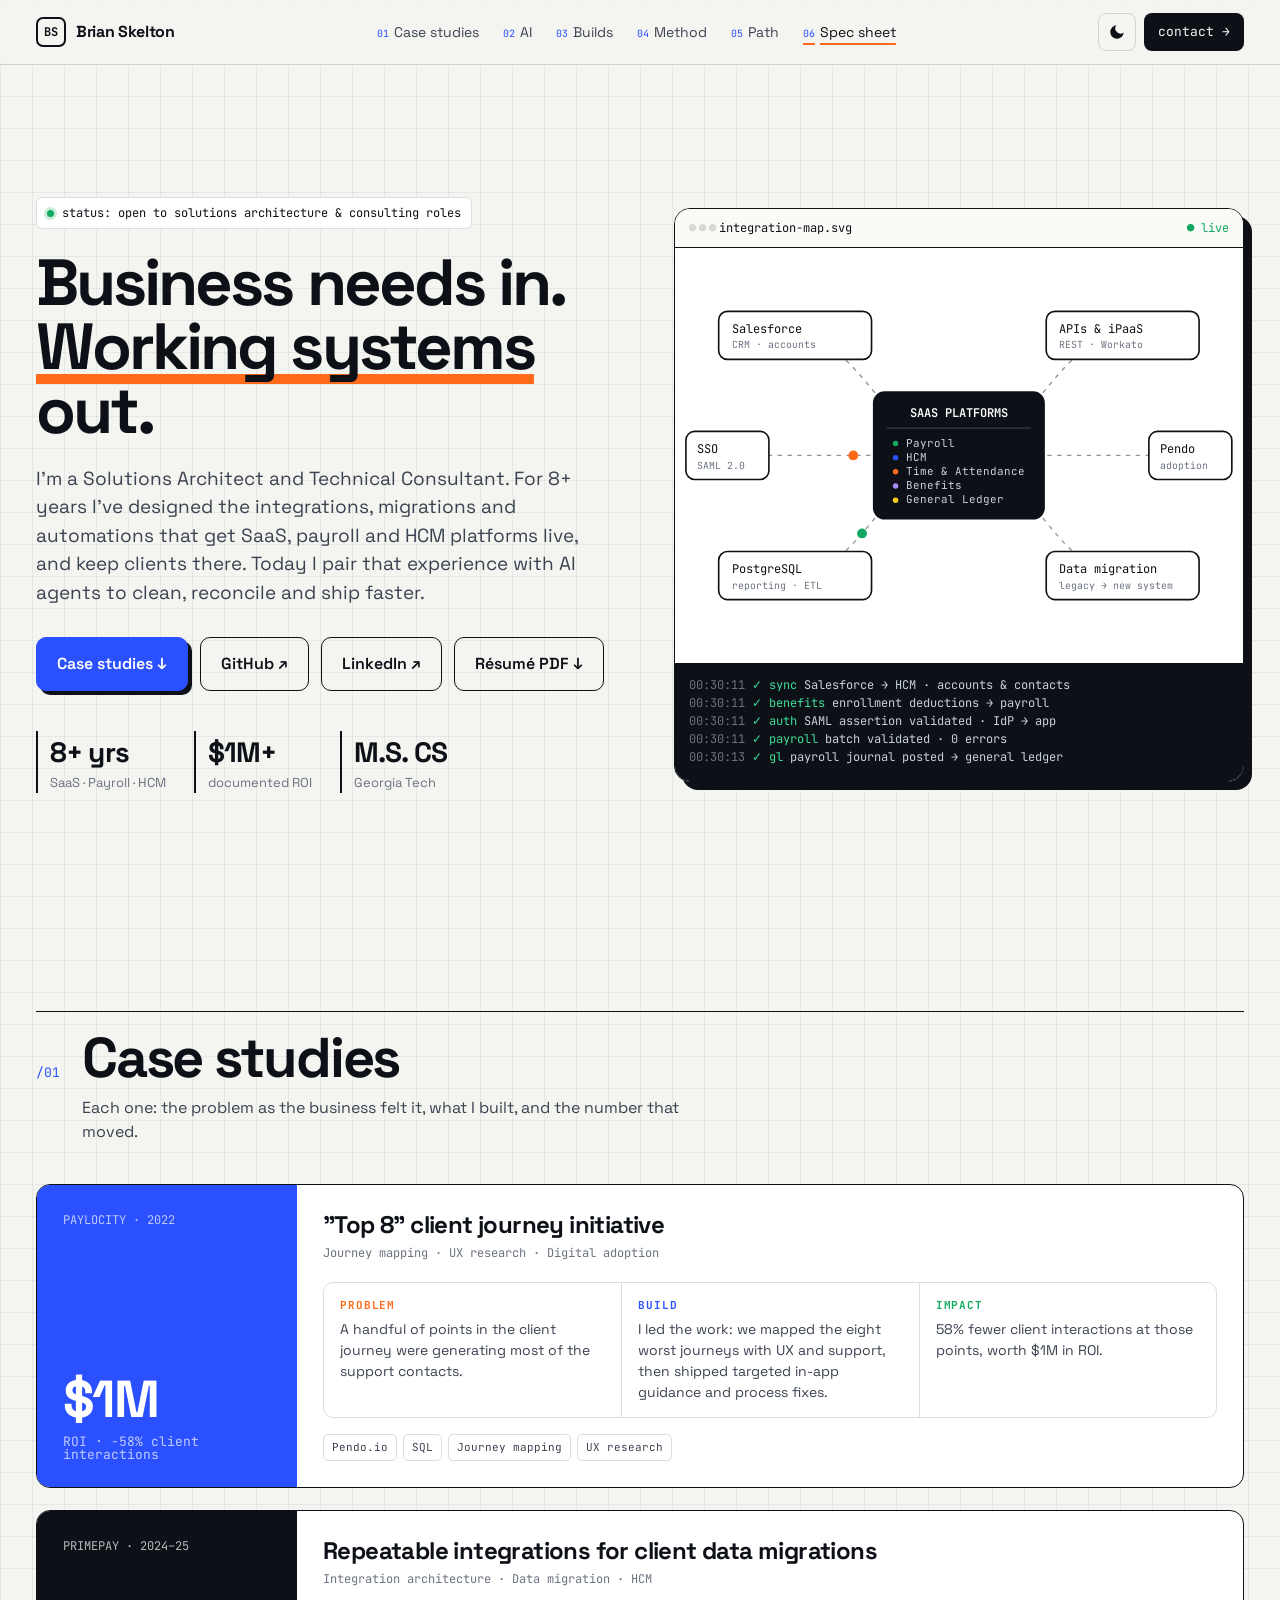
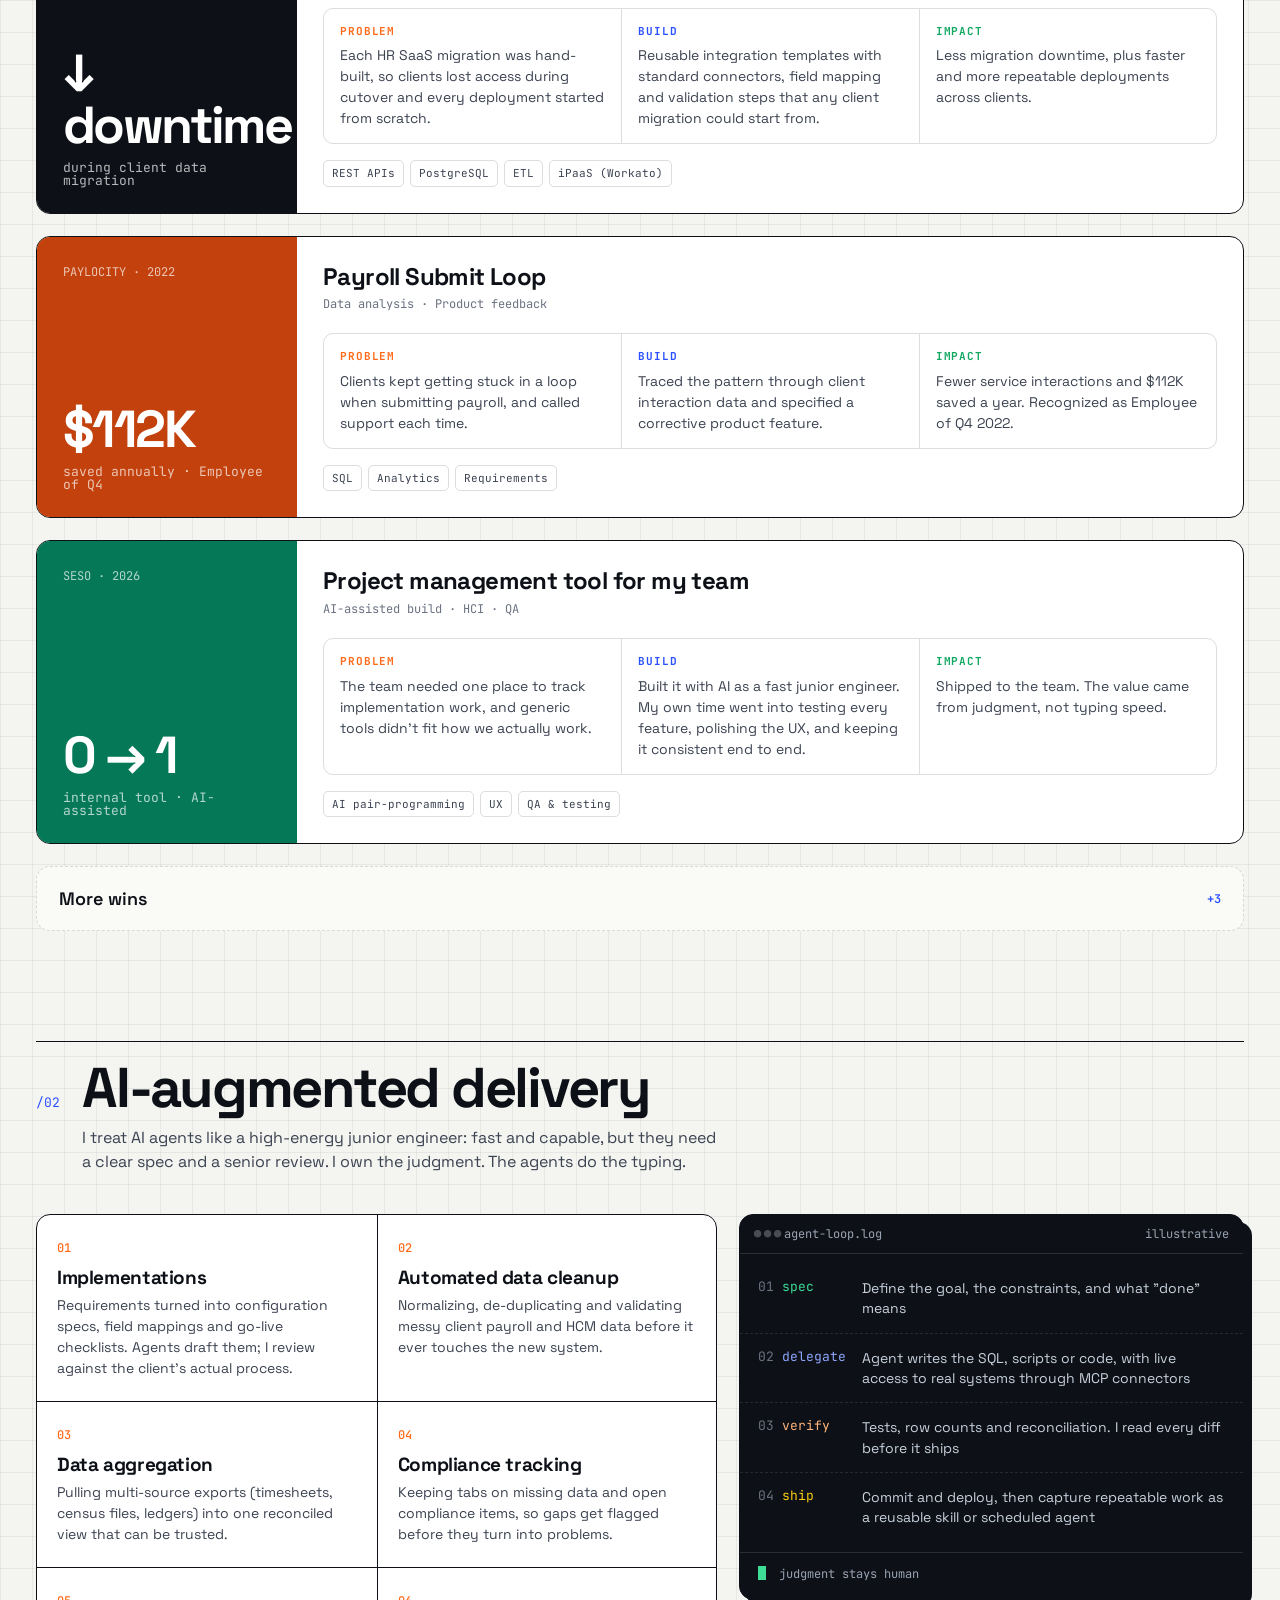
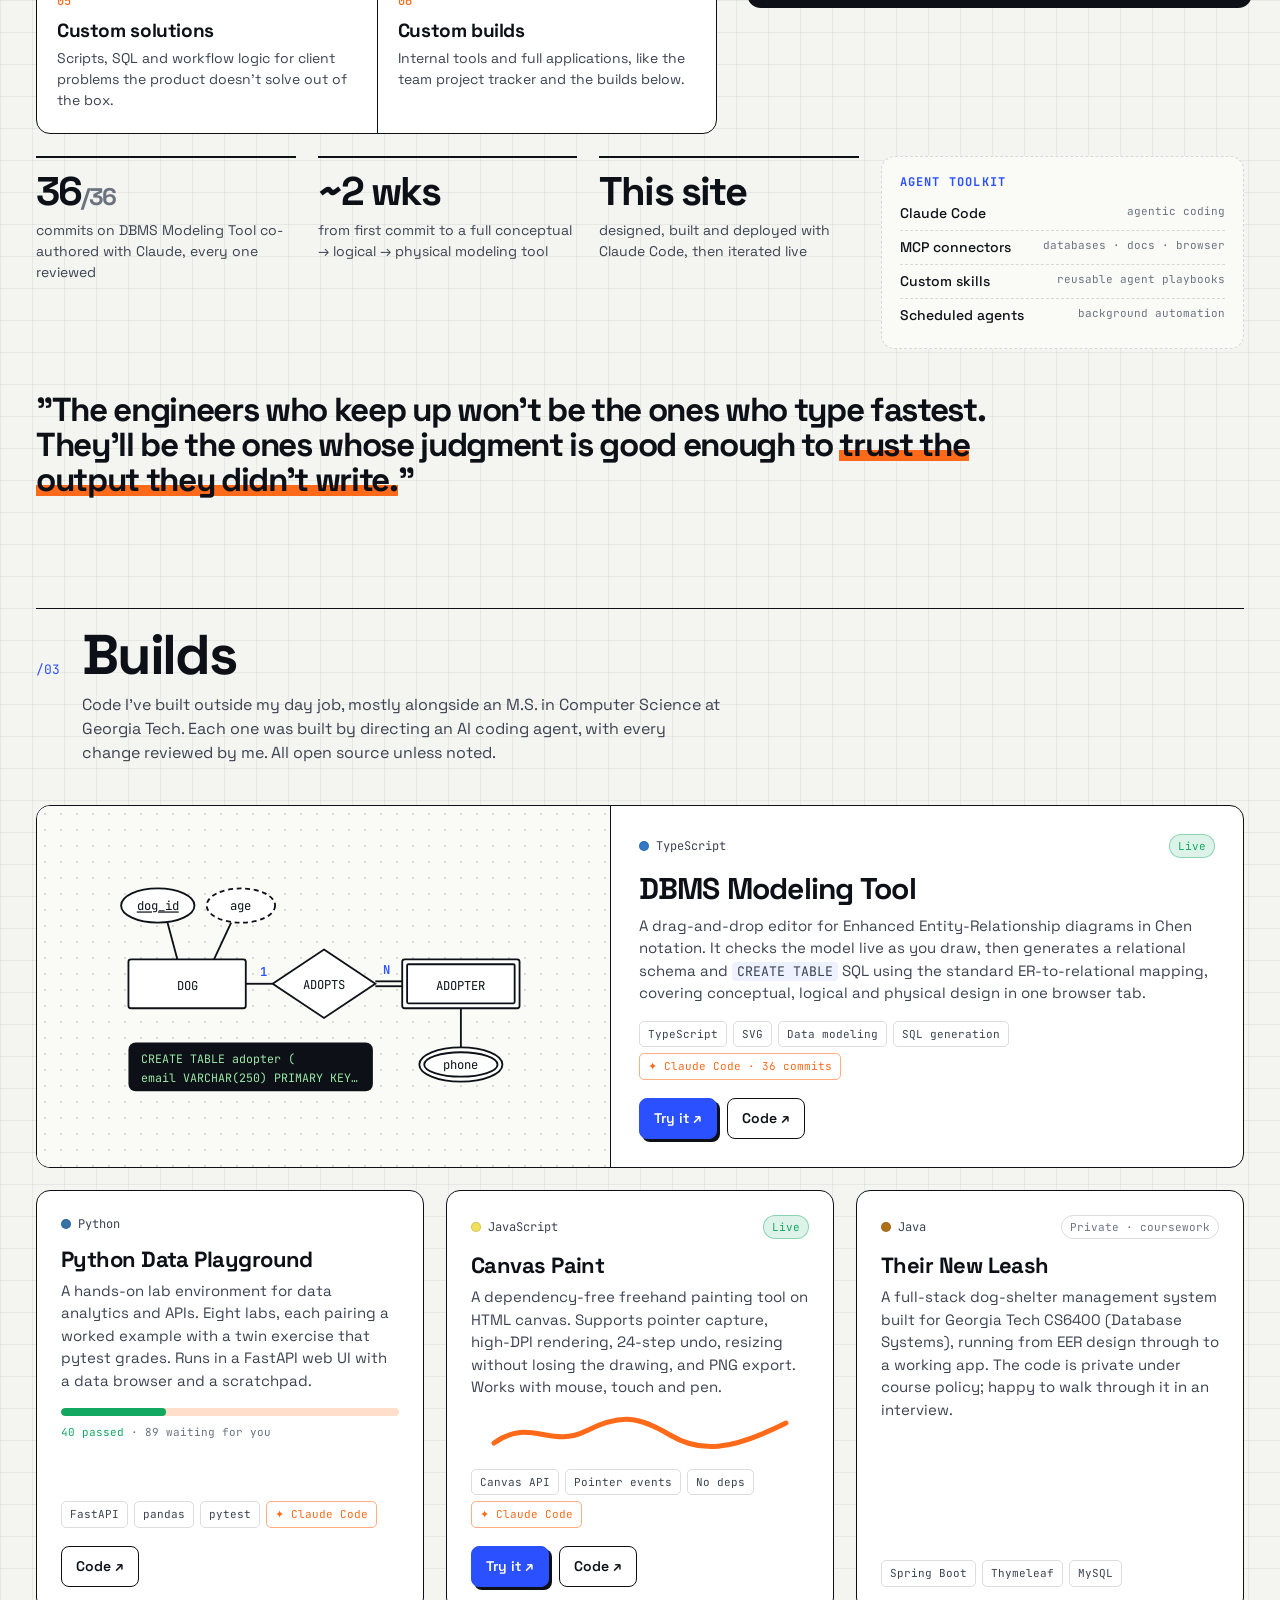
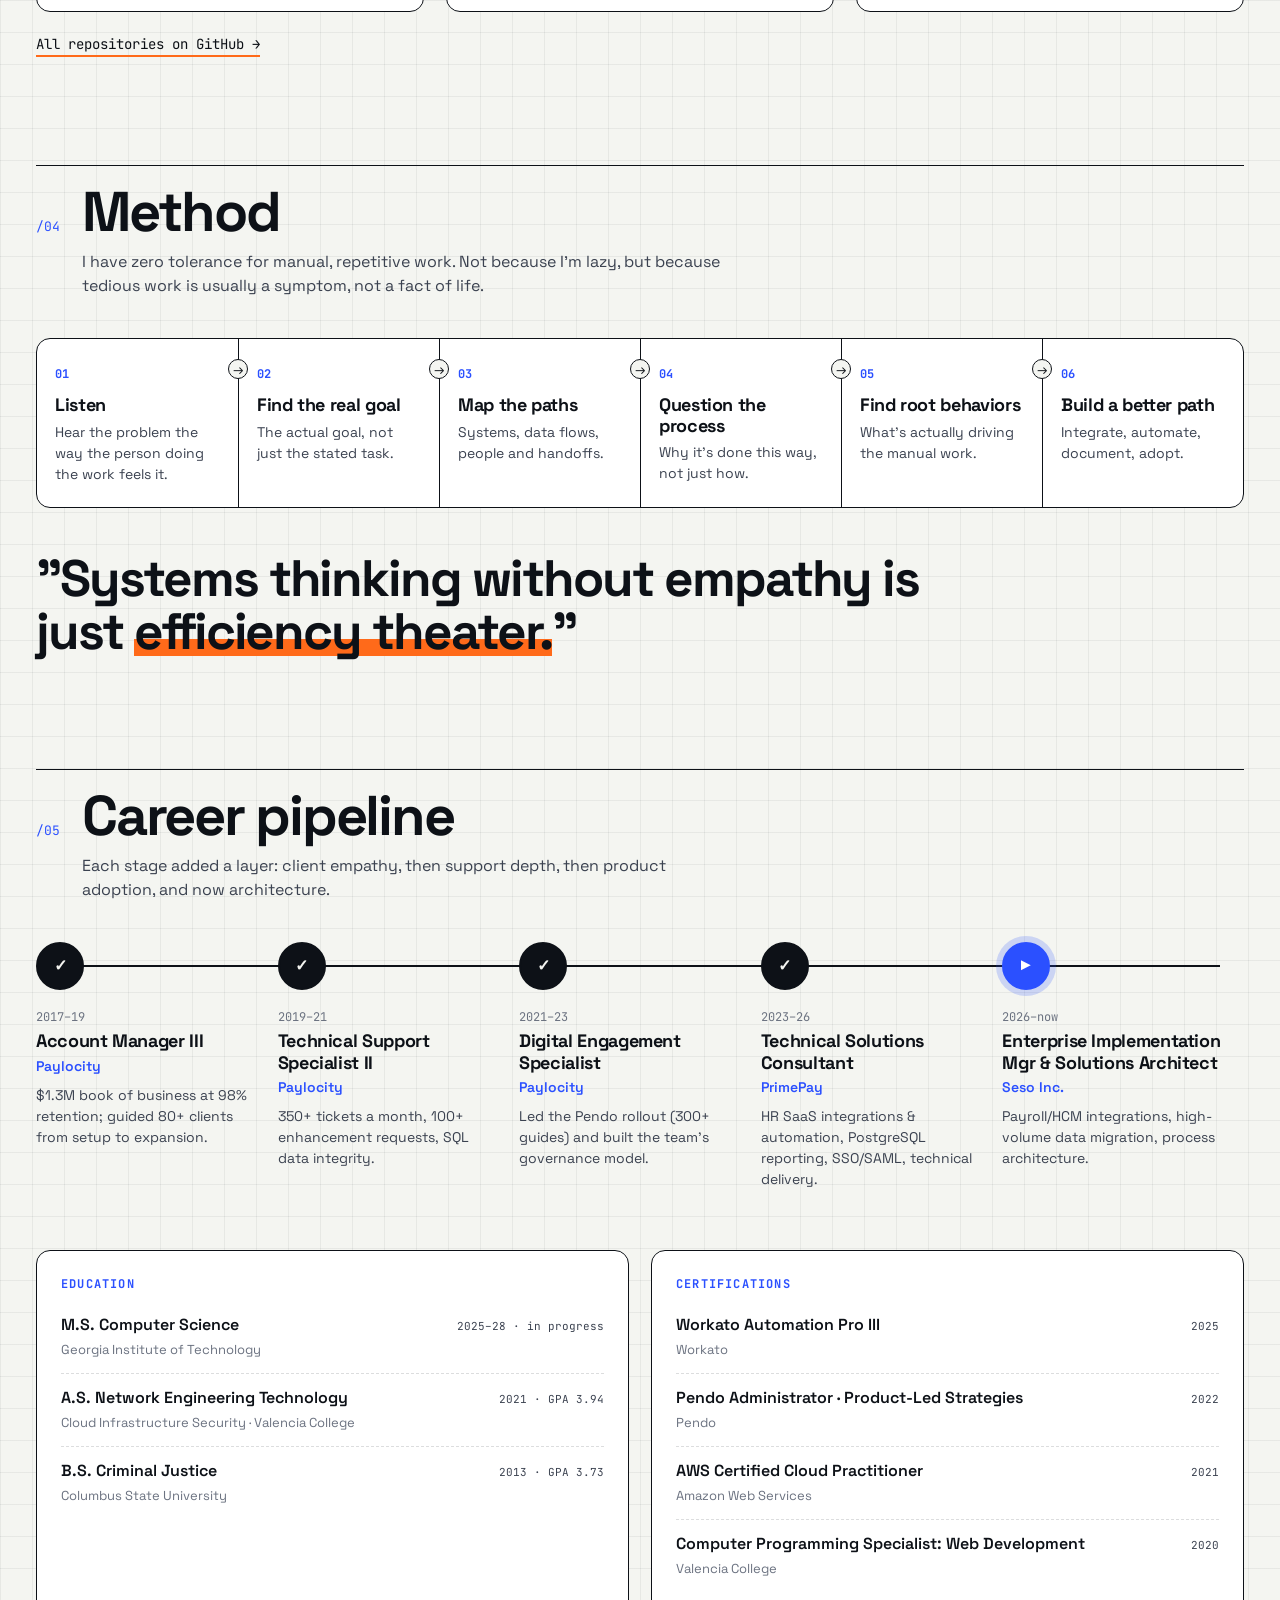
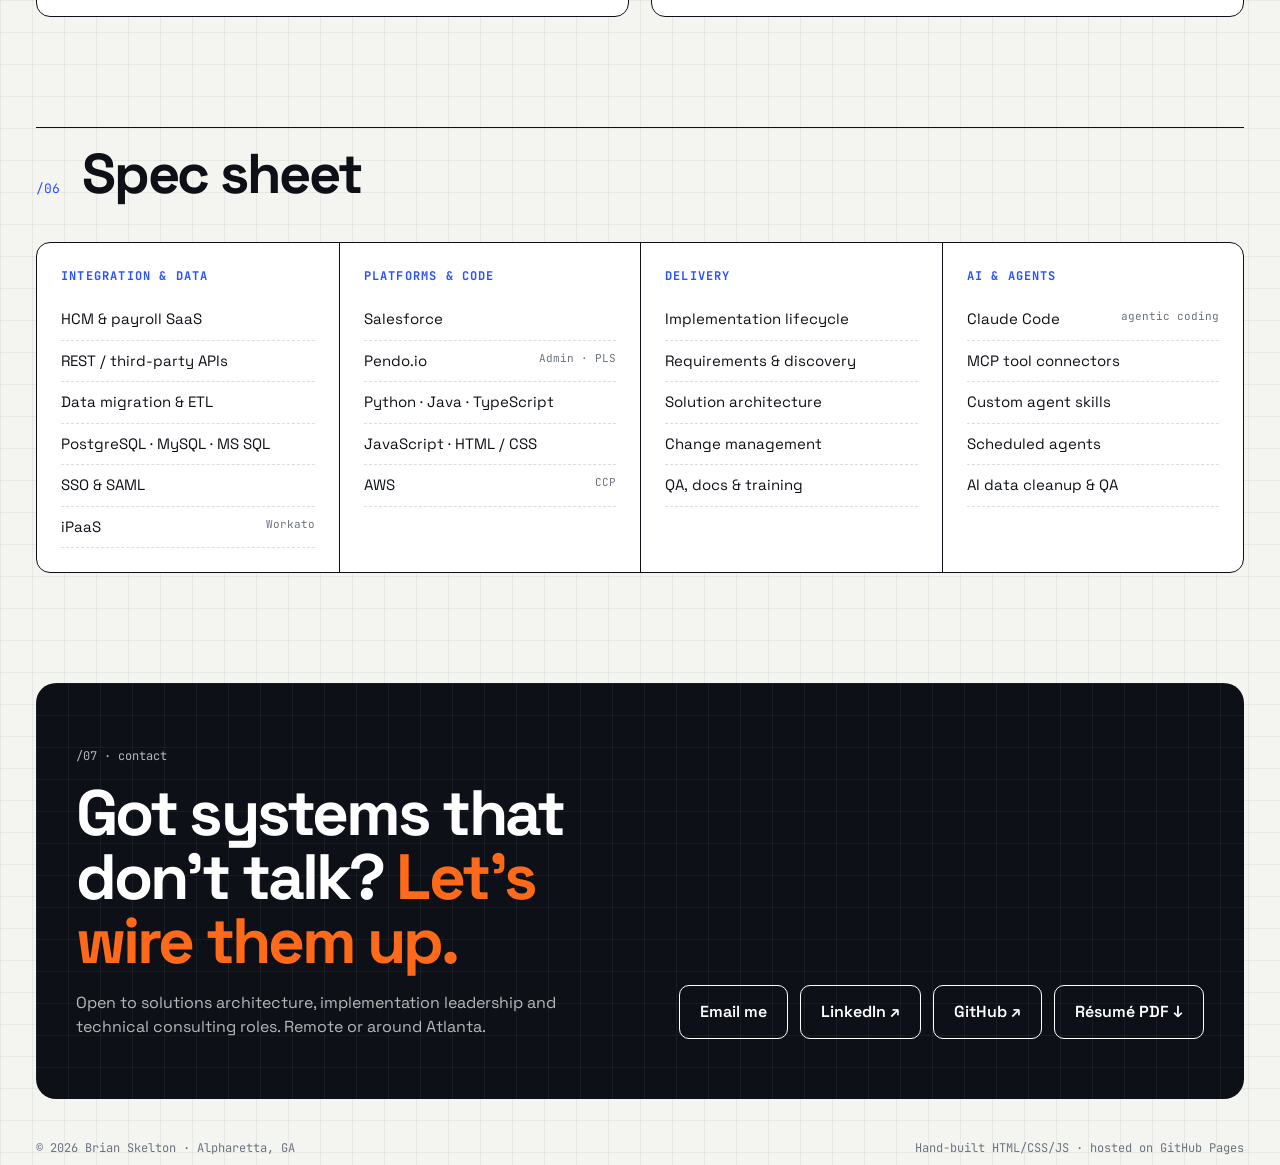
==== commit 84385fe6: "Add AI-augmented delivery section and weave agent work through the site New /02 section: six areas w" ====
--- a/docs/index.html
+++ b/docs/index.html
@@ -4,7 +4,7 @@
 <meta charset="utf-8">
 <meta name="viewport" content="width=device-width, initial-scale=1">
 <title>Brian Skelton · Solutions Architect &amp; Technical Consultant</title>
-<meta name="description" content="Brian Skelton is a Solutions Architect and Technical Consultant with 8+ years designing integrations, data migrations, SSO and automation for SaaS, payroll and HCM platforms.">
+<meta name="description" content="Brian Skelton is a Solutions Architect and Technical Consultant with 8+ years designing integrations, data migrations, SSO and automation for SaaS, payroll and HCM platforms, increasingly delivered with AI agents.">
 <meta name="author" content="Brian Skelton">
 <link rel="canonical" href="https://brian7952002.github.io/">
 <meta name="theme-color" content="#f4f5f1" media="(prefers-color-scheme: light)">
@@ -38,7 +38,7 @@
   "url": "https://brian7952002.github.io/",
   "address": {"@type": "PostalAddress", "addressLocality": "Alpharetta", "addressRegion": "GA", "addressCountry": "US"},
   "alumniOf": ["Georgia Institute of Technology", "Valencia College", "Columbus State University"],
-  "knowsAbout": ["Solution architecture", "HCM", "SaaS implementation", "Systems integration", "API integration", "SQL", "Data migration", "SSO", "SAML", "Payroll"],
+  "knowsAbout": ["Solution architecture", "HCM", "SaaS implementation", "Systems integration", "API integration", "SQL", "Data migration", "SSO", "SAML", "Payroll", "AI agents", "Agentic workflows", "Claude Code"],
   "sameAs": ["https://www.linkedin.com/in/b-skelton/", "https://github.com/brian7952002"]
 }
 </script>
@@ -51,10 +51,11 @@
     <a class="brand" href="#top" aria-label="Brian Skelton, back to top"><i aria-hidden="true">BS</i><span>Brian Skelton</span></a>
     <nav id="site-nav" aria-label="Primary">
       <a data-n="01" href="#work">Case studies</a>
-      <a data-n="02" href="#builds">Builds</a>
-      <a data-n="03" href="#method">Method</a>
-      <a data-n="04" href="#path">Path</a>
-      <a data-n="05" href="#spec">Spec sheet</a>
+      <a data-n="02" href="#ai">AI</a>
+      <a data-n="03" href="#builds">Builds</a>
+      <a data-n="04" href="#method">Method</a>
+      <a data-n="05" href="#path">Path</a>
+      <a data-n="06" href="#spec">Spec sheet</a>
     </nav>
     <div class="header-actions">
       <button class="icon-btn" id="theme-toggle" type="button" aria-label="Toggle dark mode">
@@ -74,9 +75,9 @@
     <div class="hero-copy">
       <span class="tag"><b aria-hidden="true"></b> status: open to solutions architecture &amp; consulting roles</span>
       <h1>Business needs in.<br><span class="u">Working systems</span> out.</h1>
-      <p class="lead">I'm a Solutions Architect and Technical Consultant. For 8+ years I've designed the integrations, migrations and automations that get SaaS, payroll and HCM platforms live, and keep clients there.</p>
+      <p class="lead">I'm a Solutions Architect and Technical Consultant. For 8+ years I've designed the integrations, migrations and automations that get SaaS, payroll and HCM platforms live, and keep clients there. Today I pair that experience with AI agents to clean, reconcile and ship faster.</p>
       <div class="ctas">
-        <a class="b solid" href="#work">See the case studies ↓</a>
+        <a class="b solid" href="#work">Case studies ↓</a>
         <a class="b" href="https://github.com/brian7952002" rel="me">GitHub ↗</a>
         <a class="b" href="https://www.linkedin.com/in/b-skelton/" rel="me">LinkedIn ↗</a>
         <a class="b" href="assets/Brian_Skelton_Resume.pdf" download>Résumé PDF ↓</a>
@@ -202,9 +203,53 @@
     </div>
   </section>
 
-  <!-- ============ 02 BUILDS ============ -->
+  <!-- ============ 02 AI-AUGMENTED DELIVERY ============ -->
+  <section id="ai" aria-labelledby="ai-h">
+    <div class="sh reveal"><span class="n">/02</span><h2 id="ai-h">AI-augmented delivery</h2><p>I treat AI agents like a high-energy junior engineer: fast and capable, but they need a clear spec and a senior review. I own the judgment. The agents do the typing.</p></div>
+
+    <div class="ai-grid">
+      <div class="uses reveal">
+        <article><b class="mono">01</b><h3>Implementations</h3><p>Requirements turned into configuration specs, field mappings and go-live checklists. Agents draft them; I review against the client's actual process.</p></article>
+        <article><b class="mono">02</b><h3>Automated data cleanup</h3><p>Normalizing, de-duplicating and validating messy client payroll and HCM data before it ever touches the new system.</p></article>
+        <article><b class="mono">03</b><h3>Data aggregation</h3><p>Pulling multi-source exports (timesheets, census files, ledgers) into one reconciled view that can be trusted.</p></article>
+        <article><b class="mono">04</b><h3>Compliance tracking</h3><p>Keeping tabs on missing data and open compliance items, so gaps get flagged before they turn into problems.</p></article>
+        <article><b class="mono">05</b><h3>Custom solutions</h3><p>Scripts, SQL and workflow logic for client problems the product doesn't solve out of the box.</p></article>
+        <article><b class="mono">06</b><h3>Custom builds</h3><p>Internal tools and full applications, like the team project tracker and the builds below.</p></article>
+      </div>
+
+      <figure class="agent reveal" aria-label="The loop I run with AI agents: spec, delegate, verify, ship">
+        <div class="bar"><span>agent-loop.log</span><span class="mono">illustrative</span></div>
+        <ol class="loop">
+          <li><span class="k">spec</span><span>Define the goal, the constraints, and what "done" means</span></li>
+          <li><span class="k">delegate</span><span>Agent writes the SQL, scripts or code, with live access to real systems through MCP connectors</span></li>
+          <li><span class="k">verify</span><span>Tests, row counts and reconciliation. I read every diff before it ships</span></li>
+          <li><span class="k">ship</span><span>Commit and deploy, then capture repeatable work as a reusable skill or scheduled agent</span></li>
+        </ol>
+        <div class="loop-foot mono"><span class="caret" aria-hidden="true"></span> judgment stays human</div>
+      </figure>
+    </div>
+
+    <div class="ai-proof">
+      <div class="proof reveal"><strong>36<span>/36</span></strong><p>commits on DBMS Modeling Tool co-authored with Claude, every one reviewed</p></div>
+      <div class="proof reveal"><strong>~2 wks</strong><p>from first commit to a full conceptual → logical → physical modeling tool</p></div>
+      <div class="proof reveal"><strong>This site</strong><p>designed, built and deployed with Claude Code, then iterated live</p></div>
+      <div class="toolkit reveal">
+        <h4 class="mono">Agent toolkit</h4>
+        <ul>
+          <li>Claude Code <span>agentic coding</span></li>
+          <li>MCP connectors <span>databases · docs · browser</span></li>
+          <li>Custom skills <span>reusable agent playbooks</span></li>
+          <li>Scheduled agents <span>background automation</span></li>
+        </ul>
+      </div>
+    </div>
+
+    <blockquote class="pull small reveal">"The engineers who keep up won't be the ones who type fastest. They'll be the ones whose judgment is good enough to <em>trust the output they didn't write.</em>"</blockquote>
+  </section>
+
+  <!-- ============ 03 BUILDS ============ -->
   <section id="builds" aria-labelledby="builds-h">
-    <div class="sh reveal"><span class="n">/02</span><h2 id="builds-h">Builds</h2><p>Code I've written outside my day job, mostly while working on an M.S. in Computer Science at Georgia Tech. All open source unless noted.</p></div>
+    <div class="sh reveal"><span class="n">/03</span><h2 id="builds-h">Builds</h2><p>Code I've built outside my day job, mostly alongside an M.S. in Computer Science at Georgia Tech. Each one was built by directing an AI coding agent, with every change reviewed by me. All open source unless noted.</p></div>
     <div class="builds">
       <article class="repo feature reveal">
         <div class="art" aria-hidden="true">
@@ -226,7 +271,7 @@
           <div class="repo-top"><span class="lang"><i style="background:#3178c6"></i>TypeScript</span><span class="pill">Live</span></div>
           <h3>DBMS Modeling Tool</h3>
           <p>A drag-and-drop editor for Enhanced Entity-Relationship diagrams in Chen notation. It checks the model live as you draw, then generates a relational schema and <code>CREATE TABLE</code> SQL using the standard ER-to-relational mapping, covering conceptual, logical and physical design in one browser tab.</p>
-          <div class="stack"><span>TypeScript</span><span>SVG</span><span>Data modeling</span><span>SQL generation</span></div>
+          <div class="stack"><span>TypeScript</span><span>SVG</span><span>Data modeling</span><span>SQL generation</span><span class="ai-tag">Claude Code · 36 commits</span></div>
           <div class="links"><a class="b solid sm" href="https://brian7952002.github.io/dbms-modeling-tool/">Try it ↗</a><a class="b sm" href="https://github.com/brian7952002/dbms-modeling-tool">Code ↗</a></div>
         </div>
       </article>
@@ -239,7 +284,7 @@
           <div class="tbar"><i style="width:31%"></i></div>
           <div class="mono"><span class="ok">40 passed</span> · 89 waiting for you</div>
         </div>
-        <div class="stack"><span>FastAPI</span><span>pandas</span><span>pytest</span></div>
+        <div class="stack"><span>FastAPI</span><span>pandas</span><span>pytest</span><span class="ai-tag">Claude Code</span></div>
         <div class="links"><a class="b sm" href="https://github.com/brian7952002/python-data-playground">Code ↗</a></div>
       </article>
 
@@ -248,7 +293,7 @@
         <h3>Canvas Paint</h3>
         <p>A dependency-free freehand painting tool on HTML canvas. Supports pointer capture, high-DPI rendering, 24-step undo, resizing without losing the drawing, and PNG export. Works with mouse, touch and pen.</p>
         <svg class="squiggle" viewBox="0 0 300 40" aria-hidden="true"><path d="M4 30 C40 4, 60 36, 96 18 S150 4, 180 22 S240 38, 296 10"/></svg>
-        <div class="stack"><span>Canvas API</span><span>Pointer events</span><span>No deps</span></div>
+        <div class="stack"><span>Canvas API</span><span>Pointer events</span><span>No deps</span><span class="ai-tag">Claude Code</span></div>
         <div class="links"><a class="b solid sm" href="https://brian7952002.github.io/canvas-paint/">Try it ↗</a><a class="b sm" href="https://github.com/brian7952002/canvas-paint">Code ↗</a></div>
       </article>
 
@@ -264,7 +309,7 @@
 
   <!-- ============ 03 METHOD ============ -->
   <section id="method" aria-labelledby="method-h">
-    <div class="sh reveal"><span class="n">/03</span><h2 id="method-h">Method</h2><p>I have zero tolerance for manual, repetitive work. Not because I'm lazy, but because tedious work is usually a symptom, not a fact of life.</p></div>
+    <div class="sh reveal"><span class="n">/04</span><h2 id="method-h">Method</h2><p>I have zero tolerance for manual, repetitive work. Not because I'm lazy, but because tedious work is usually a symptom, not a fact of life.</p></div>
     <ol class="method reveal">
       <li><b>01</b><h4>Listen</h4><p>Hear the problem the way the person doing the work feels it.</p></li>
       <li><b>02</b><h4>Find the real goal</h4><p>The actual goal, not just the stated task.</p></li>
@@ -278,7 +323,7 @@
 
   <!-- ============ 04 PATH ============ -->
   <section id="path" aria-labelledby="path-h">
-    <div class="sh reveal"><span class="n">/04</span><h2 id="path-h">Career pipeline</h2><p>Each stage added a layer: client empathy, then support depth, then product adoption, and now architecture.</p></div>
+    <div class="sh reveal"><span class="n">/05</span><h2 id="path-h">Career pipeline</h2><p>Each stage added a layer: client empathy, then support depth, then product adoption, and now architecture.</p></div>
     <ol class="pipe reveal">
       <li class="stage done"><div class="s" aria-hidden="true">✓</div><div class="y">2017–19</div><h4>Account Manager III</h4><div class="c">Paylocity</div><p>$1.3M book of business at 98% retention; guided 80+ clients from setup to expansion.</p></li>
       <li class="stage done"><div class="s" aria-hidden="true">✓</div><div class="y">2019–21</div><h4>Technical Support Specialist II</h4><div class="c">Paylocity</div><p>350+ tickets a month, 100+ enhancement requests, SQL data integrity.</p></li>
@@ -310,17 +355,18 @@
 
   <!-- ============ 05 SPEC SHEET ============ -->
   <section id="spec" aria-labelledby="spec-h">
-    <div class="sh reveal"><span class="n">/05</span><h2 id="spec-h">Spec sheet</h2></div>
+    <div class="sh reveal"><span class="n">/06</span><h2 id="spec-h">Spec sheet</h2></div>
     <div class="spec reveal">
       <div><h4>Integration &amp; Data</h4><ul><li>HCM &amp; payroll SaaS</li><li>REST / third-party APIs</li><li>Data migration &amp; ETL</li><li>PostgreSQL · MySQL · MS SQL</li><li>SSO &amp; SAML</li><li>iPaaS <span>Workato</span></li></ul></div>
       <div><h4>Platforms &amp; Code</h4><ul><li>Salesforce</li><li>Pendo.io <span>Admin · PLS</span></li><li>Python · Java · TypeScript</li><li>JavaScript · HTML / CSS</li><li>AWS <span>CCP</span></li></ul></div>
       <div><h4>Delivery</h4><ul><li>Implementation lifecycle</li><li>Requirements &amp; discovery</li><li>Solution architecture</li><li>Change management</li><li>QA, docs &amp; training</li></ul></div>
+      <div><h4>AI &amp; Agents</h4><ul><li>Claude Code <span>agentic coding</span></li><li>MCP tool connectors</li><li>Custom agent skills</li><li>Scheduled agents</li><li>AI data cleanup &amp; QA</li></ul></div>
     </div>
   </section>
 
   <section class="cta reveal" id="contact" aria-labelledby="contact-h">
     <div>
-      <span class="mono cta-k">/06 · contact</span>
+      <span class="mono cta-k">/07 · contact</span>
       <h2 id="contact-h">Got systems that<br>don't talk? <em>Let's wire them up.</em></h2>
       <p>Open to solutions architecture, implementation leadership and technical consulting roles. Remote or around Atlanta.</p>
     </div>
--- a/docs/assets/css/style.css
+++ b/docs/assets/css/style.css
@@ -281,6 +281,55 @@
 }
 @media (max-width: 640px) { .builds { grid-template-columns: 1fr; } }
 
+/* ---------- AI-augmented delivery ---------- */
+.ai-grid { display: grid; grid-template-columns: 1.35fr 1fr; gap: 22px; align-items: start; }
+.uses { display: grid; grid-template-columns: repeat(2, 1fr); border: 1.5px solid var(--ink); border-radius: 14px; background: var(--surface); overflow: hidden; }
+.uses article { padding: 20px 20px 22px; transition: background .2s; }
+.uses article:nth-child(even) { border-left: 1.5px solid var(--ink); }
+.uses article:nth-child(n+3) { border-top: 1.5px solid var(--ink); }
+.uses article:hover { background: var(--tint); }
+.uses b { font-size: 12px; color: var(--orange); font-weight: 500; }
+.uses h3 { font-size: 19px; letter-spacing: -.02em; margin: 8px 0 6px; line-height: 1.15; }
+.uses p { font-size: 14px; color: var(--ink-2); }
+
+.agent { position: sticky; top: 88px; background: var(--term); color: var(--term-fg); border: 1.5px solid var(--ink); border-radius: 14px; box-shadow: 8px 8px 0 var(--shadow); overflow: hidden; }
+.agent .bar { display: flex; justify-content: space-between; padding: 10px 14px; border-bottom: 1px solid rgba(255, 255, 255, .12); font-family: "JetBrains Mono", monospace; font-size: 12px; color: #9aa3b2; }
+.agent .bar span:first-child::before { content: "● ● ●  "; color: rgba(255, 255, 255, .25); letter-spacing: -2px; }
+.loop { padding: 10px 0; counter-reset: step; }
+.loop li { display: grid; grid-template-columns: 92px 1fr; gap: 12px; padding: 14px 18px; font-size: 14px; line-height: 1.45; border-bottom: 1px dashed rgba(255, 255, 255, .1); }
+.loop li:last-child { border-bottom: 0; }
+.loop .k { font-family: "JetBrains Mono", monospace; font-size: 13px; color: #3ddc97; }
+.loop .k::before { counter-increment: step; content: "0" counter(step) " "; color: #6b7280; }
+.loop li:nth-child(2) .k { color: #8ea6ff; }
+.loop li:nth-child(3) .k { color: #ffb37a; }
+.loop li:nth-child(4) .k { color: #facc15; }
+.loop-foot { padding: 12px 18px 16px; font-size: 12px; color: #9aa3b2; border-top: 1px solid rgba(255, 255, 255, .12); }
+.caret { display: inline-block; width: 8px; height: 14px; background: #3ddc97; vertical-align: -2px; margin-right: 6px; animation: blink 1s steps(1) infinite; }
+@keyframes blink { 50% { opacity: 0; } }
+
+.ai-proof { display: grid; grid-template-columns: repeat(3, 1fr) 1.4fr; gap: 22px; margin-top: 22px; }
+.proof { border-top: 2px solid var(--ink); padding-top: 14px; }
+.proof strong { display: block; font-size: 40px; letter-spacing: -.045em; line-height: 1; }
+.proof strong span { color: var(--muted); font-size: .6em; }
+.proof p { font-size: 14px; color: var(--ink-2); margin-top: 8px; }
+.toolkit { border: 1.5px dashed var(--line); border-radius: 14px; padding: 16px 18px; background: var(--surface-2); }
+.toolkit h4 { font-size: 12px; text-transform: uppercase; letter-spacing: .1em; color: var(--blue); margin-bottom: 6px; }
+.toolkit li { display: flex; justify-content: space-between; gap: 10px; padding: 6px 0; border-bottom: 1px dashed var(--line); font-size: 14px; font-weight: 500; }
+.toolkit li:last-child { border-bottom: 0; }
+.toolkit li span { font-family: "JetBrains Mono", monospace; font-size: 11px; font-weight: 400; color: var(--muted); text-align: right; }
+.pull.small { font-size: clamp(22px, 2.6vw, 34px); max-width: 980px; }
+.stack .ai-tag { border-color: color-mix(in srgb, var(--orange) 55%, transparent); color: var(--orange); }
+.stack .ai-tag::before { content: "✦ "; }
+@media (max-width: 1060px) { .ai-proof { grid-template-columns: repeat(3, 1fr); } .toolkit { grid-column: 1 / -1; } }
+@media (max-width: 960px) { .ai-grid { grid-template-columns: 1fr; } .agent { position: static; } }
+@media (max-width: 640px) {
+  .uses { grid-template-columns: 1fr; }
+  .uses article:nth-child(even) { border-left: 0; }
+  .uses article:nth-child(n+2) { border-top: 1.5px solid var(--ink); }
+  .ai-proof { grid-template-columns: 1fr; }
+  .loop li { grid-template-columns: 1fr; gap: 4px; }
+}
+
 /* ---------- method ---------- */
 .method { display: grid; grid-template-columns: repeat(6, 1fr); border: 1.5px solid var(--ink); border-radius: 14px; background: var(--surface); }
 .method li { padding: 22px 18px; position: relative; transition: background .2s; }
@@ -335,13 +384,23 @@
 @media (max-width: 480px) { .cred li { flex-direction: column; gap: 4px; } }
 
 /* ---------- spec sheet ---------- */
-.spec { display: grid; grid-template-columns: repeat(3, 1fr); border: 1.5px solid var(--ink); border-radius: 14px; overflow: hidden; background: var(--surface); }
+.spec { display: grid; grid-template-columns: repeat(4, 1fr); border: 1.5px solid var(--ink); border-radius: 14px; overflow: hidden; background: var(--surface); }
 .spec > div { padding: 24px; }
 .spec > div + div { border-left: 1.5px solid var(--ink); }
 .spec h4 { font-family: "JetBrains Mono", monospace; font-size: 12px; text-transform: uppercase; letter-spacing: .1em; color: var(--blue); margin-bottom: 14px; }
 .spec li { display: flex; justify-content: space-between; gap: 10px; padding: 9px 0; border-bottom: 1px dashed var(--line); font-size: 15px; }
 .spec li span { font-family: "JetBrains Mono", monospace; font-size: 11px; color: var(--muted); }
-@media (max-width: 860px) { .spec { grid-template-columns: 1fr; } .spec > div + div { border-left: 0; border-top: 1.5px solid var(--ink); } }
+@media (max-width: 1060px) {
+  .spec { grid-template-columns: repeat(2, 1fr); }
+  .spec > div + div { border-left: 0; }
+  .spec > div:nth-child(even) { border-left: 1.5px solid var(--ink); }
+  .spec > div:nth-child(n+3) { border-top: 1.5px solid var(--ink); }
+}
+@media (max-width: 640px) {
+  .spec { grid-template-columns: 1fr; }
+  .spec > div:nth-child(even) { border-left: 0; }
+  .spec > div + div { border-top: 1.5px solid var(--ink); }
+}
 
 /* ---------- contact ---------- */
 .cta { margin: 110px 0 40px; padding: 60px 40px; background: var(--slab); color: var(--slab-fg); border-radius: 20px; display: grid; grid-template-columns: 1fr auto; gap: 30px; align-items: end; position: relative; overflow: hidden; }
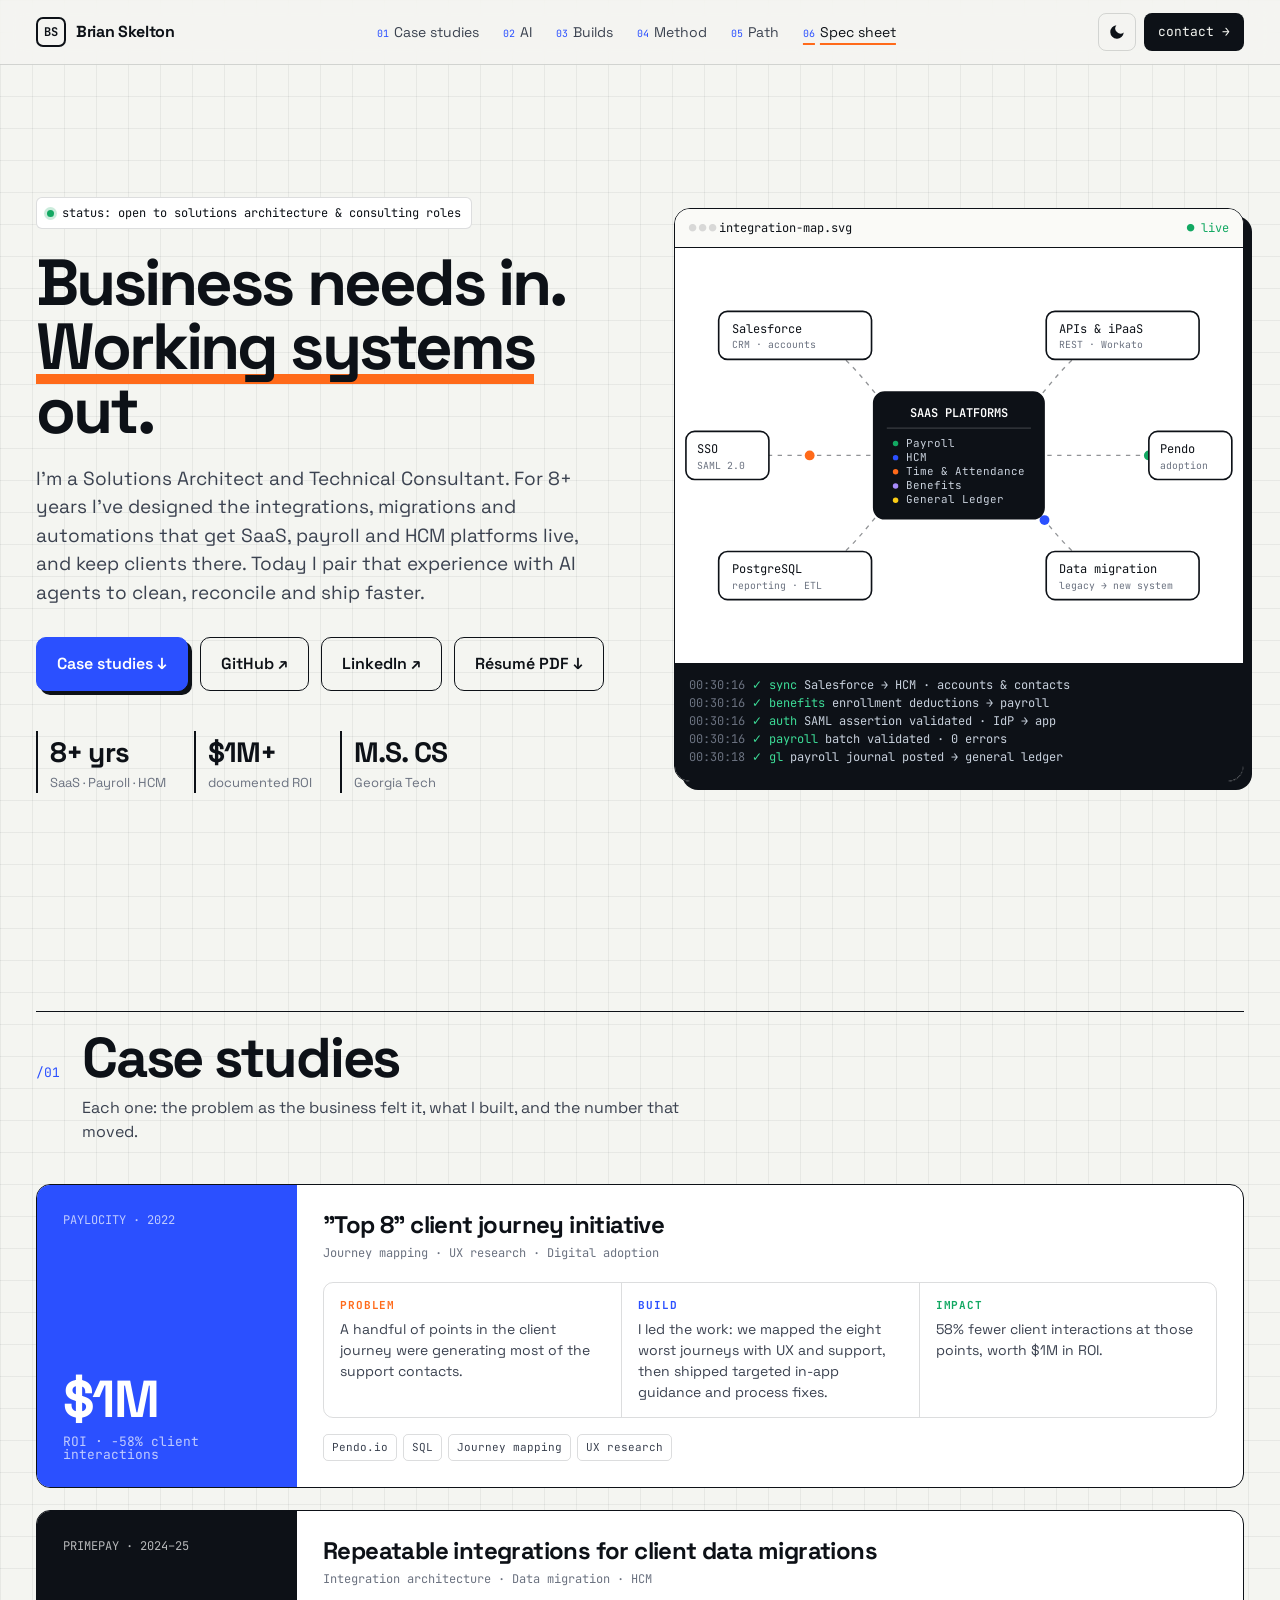
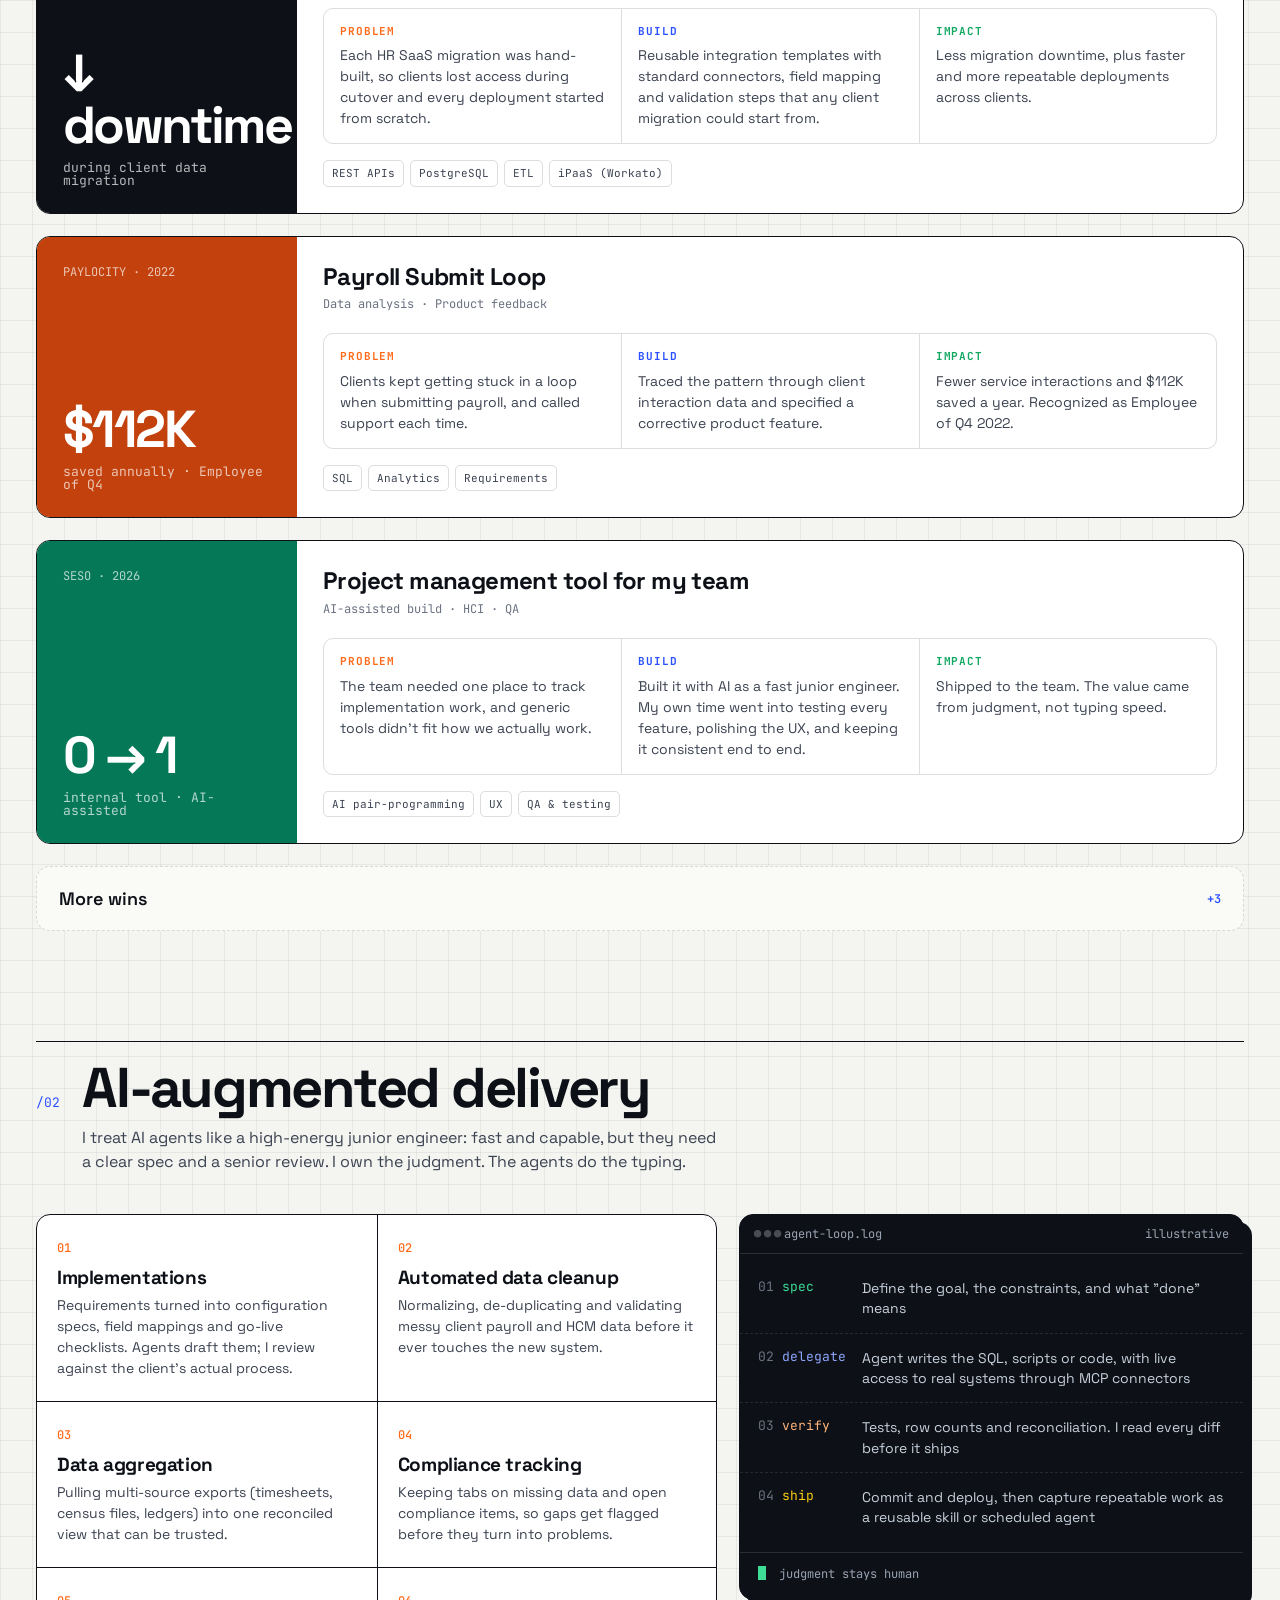
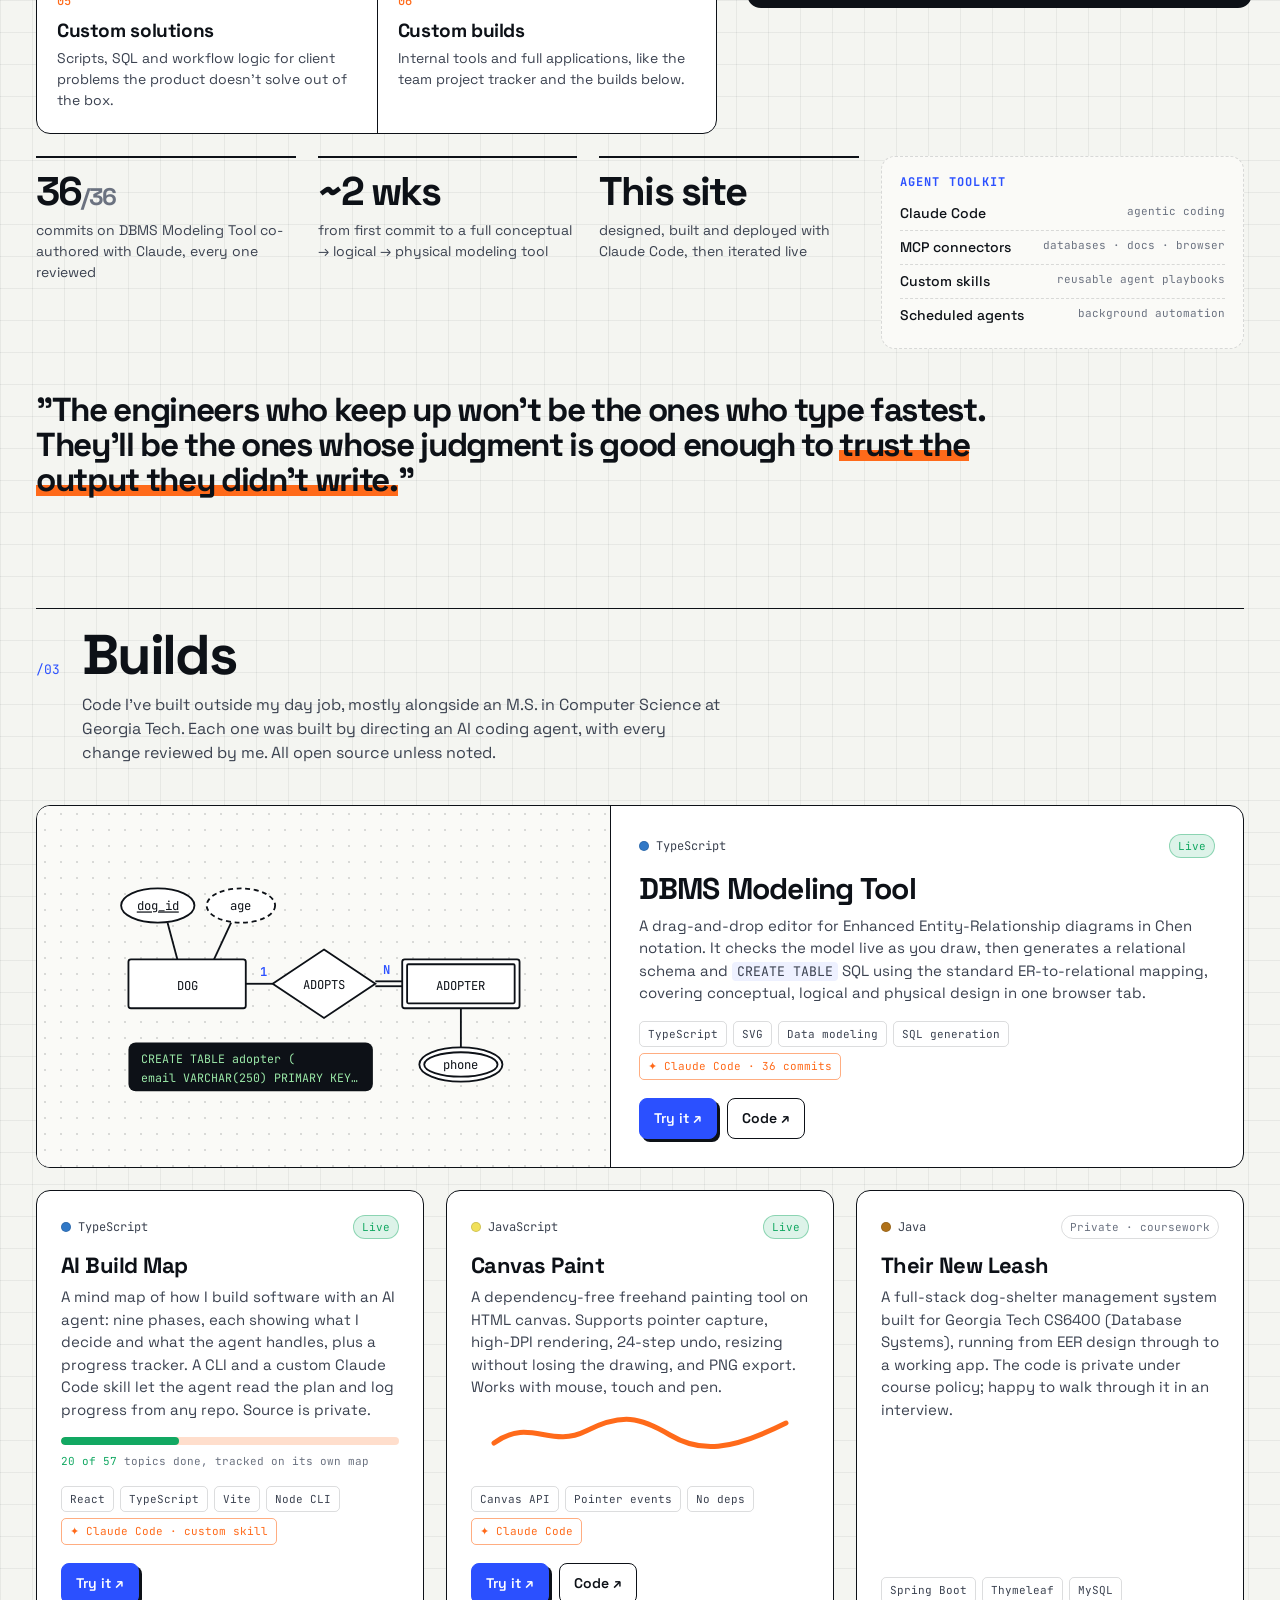
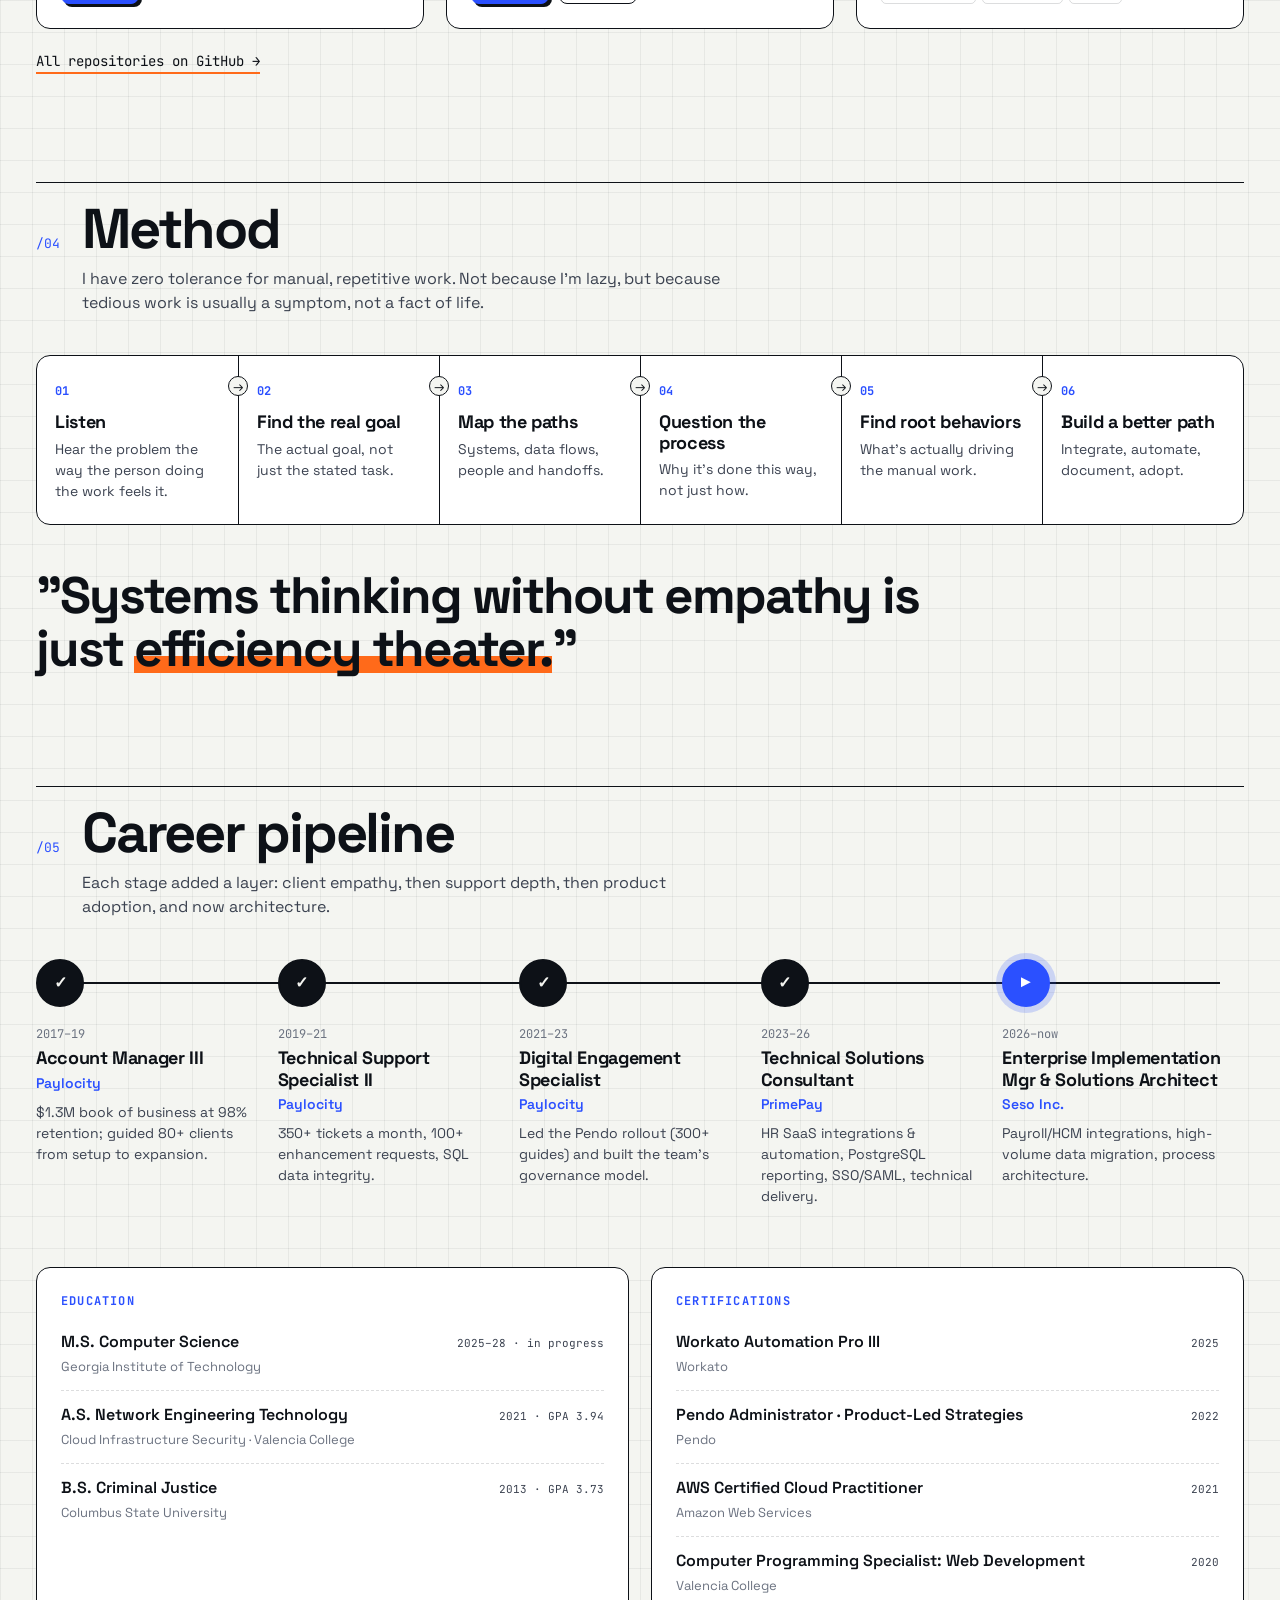
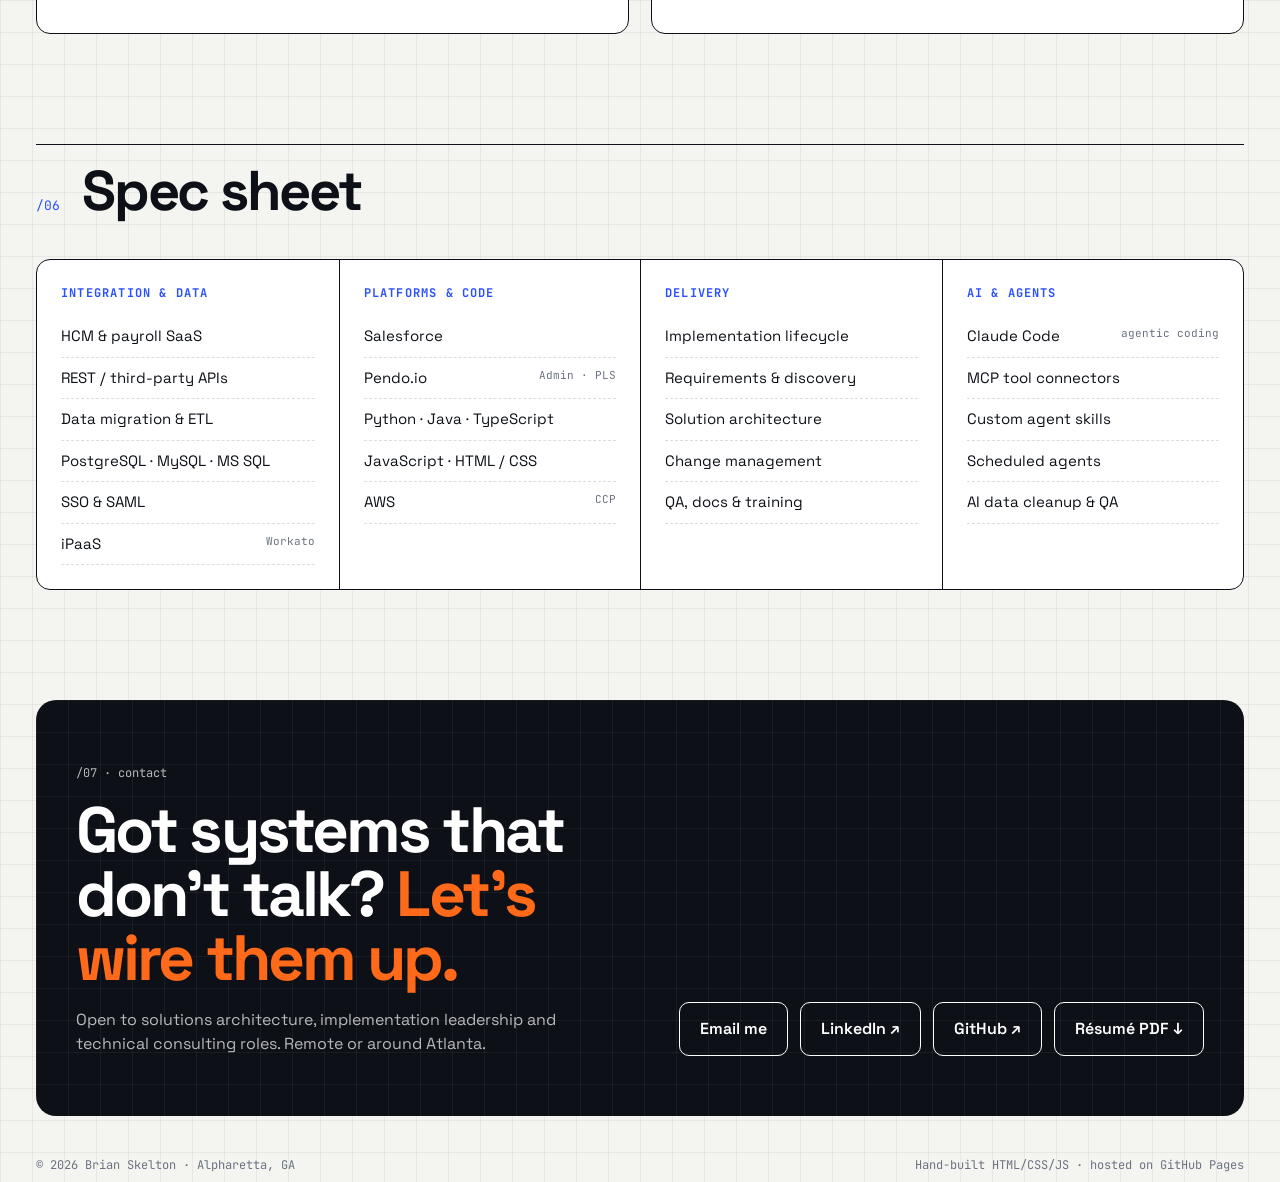
==== commit 2f9b0a72: "Replace Python Data Playground with the AI Build Map Adds the AI Build Map demo at /build-map/ (gene" ====
--- a/docs/index.html
+++ b/docs/index.html
@@ -277,15 +277,15 @@
       </article>
 
       <article class="repo reveal">
-        <div class="repo-top"><span class="lang"><i style="background:#3572a5"></i>Python</span></div>
-        <h3>Python Data Playground</h3>
-        <p>A hands-on lab environment for data analytics and APIs. Eight labs, each pairing a worked example with a twin exercise that pytest grades. Runs in a FastAPI web UI with a data browser and a scratchpad.</p>
-        <div class="tests" aria-label="Test suite: 40 worked-example tests and 89 exercise tests">
-          <div class="tbar"><i style="width:31%"></i></div>
-          <div class="mono"><span class="ok">40 passed</span> · 89 waiting for you</div>
-        </div>
-        <div class="stack"><span>FastAPI</span><span>pandas</span><span>pytest</span><span class="ai-tag">Claude Code</span></div>
-        <div class="links"><a class="b sm" href="https://github.com/brian7952002/python-data-playground">Code ↗</a></div>
+        <div class="repo-top"><span class="lang"><i style="background:#3178c6"></i>TypeScript</span><span class="pill">Live</span></div>
+        <h3>AI Build Map</h3>
+        <p>A mind map of how I build software with an AI agent: nine phases, each showing what I decide and what the agent handles, plus a progress tracker. A CLI and a custom Claude Code skill let the agent read the plan and log progress from any repo. Source is private.</p>
+        <div class="tests" aria-label="Progress: 20 of 57 topics done on the tool's own build">
+          <div class="tbar"><i style="width:35%"></i></div>
+          <div class="mono"><span class="ok">20 of 57</span> topics done, tracked on its own map</div>
+        </div>
+        <div class="stack"><span>React</span><span>TypeScript</span><span>Vite</span><span>Node CLI</span><span class="ai-tag">Claude Code · custom skill</span></div>
+        <div class="links"><a class="b solid sm" href="https://brian7952002.github.io/build-map/">Try it ↗</a></div>
       </article>
 
       <article class="repo reveal">
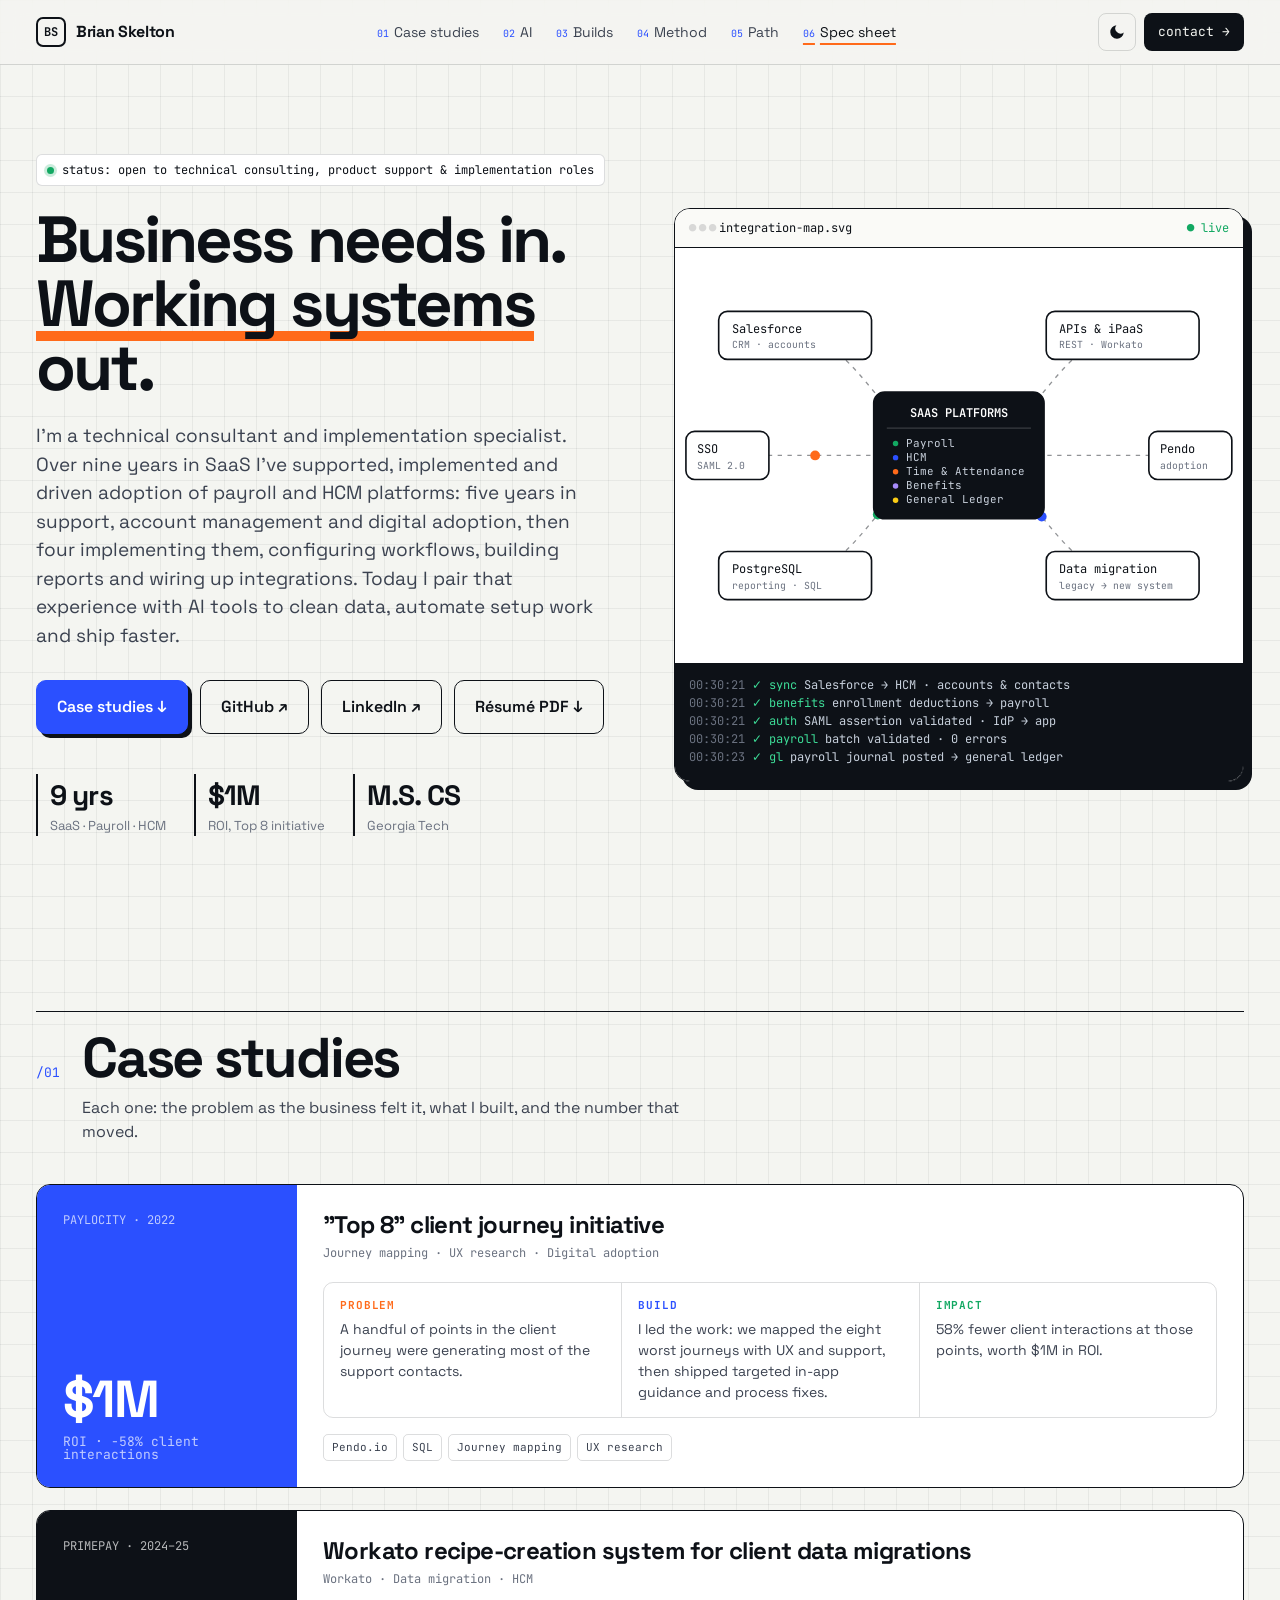
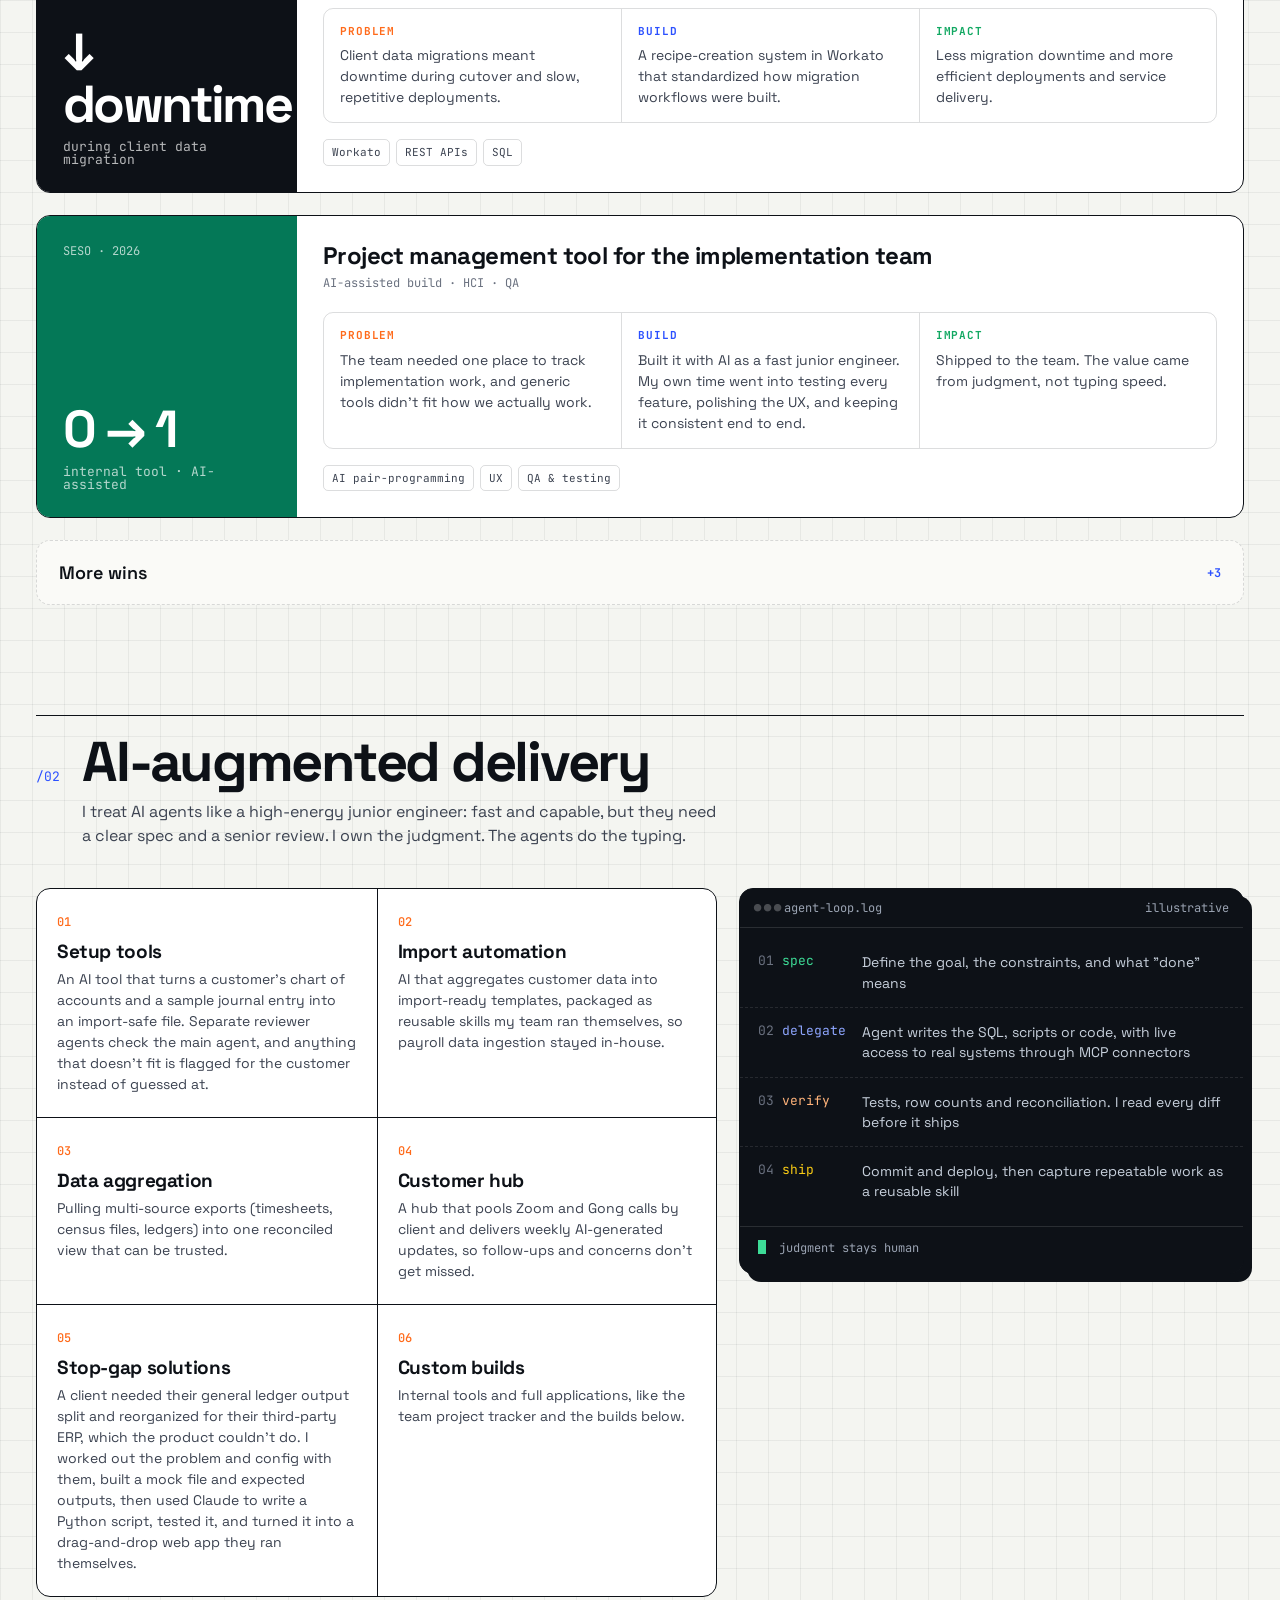
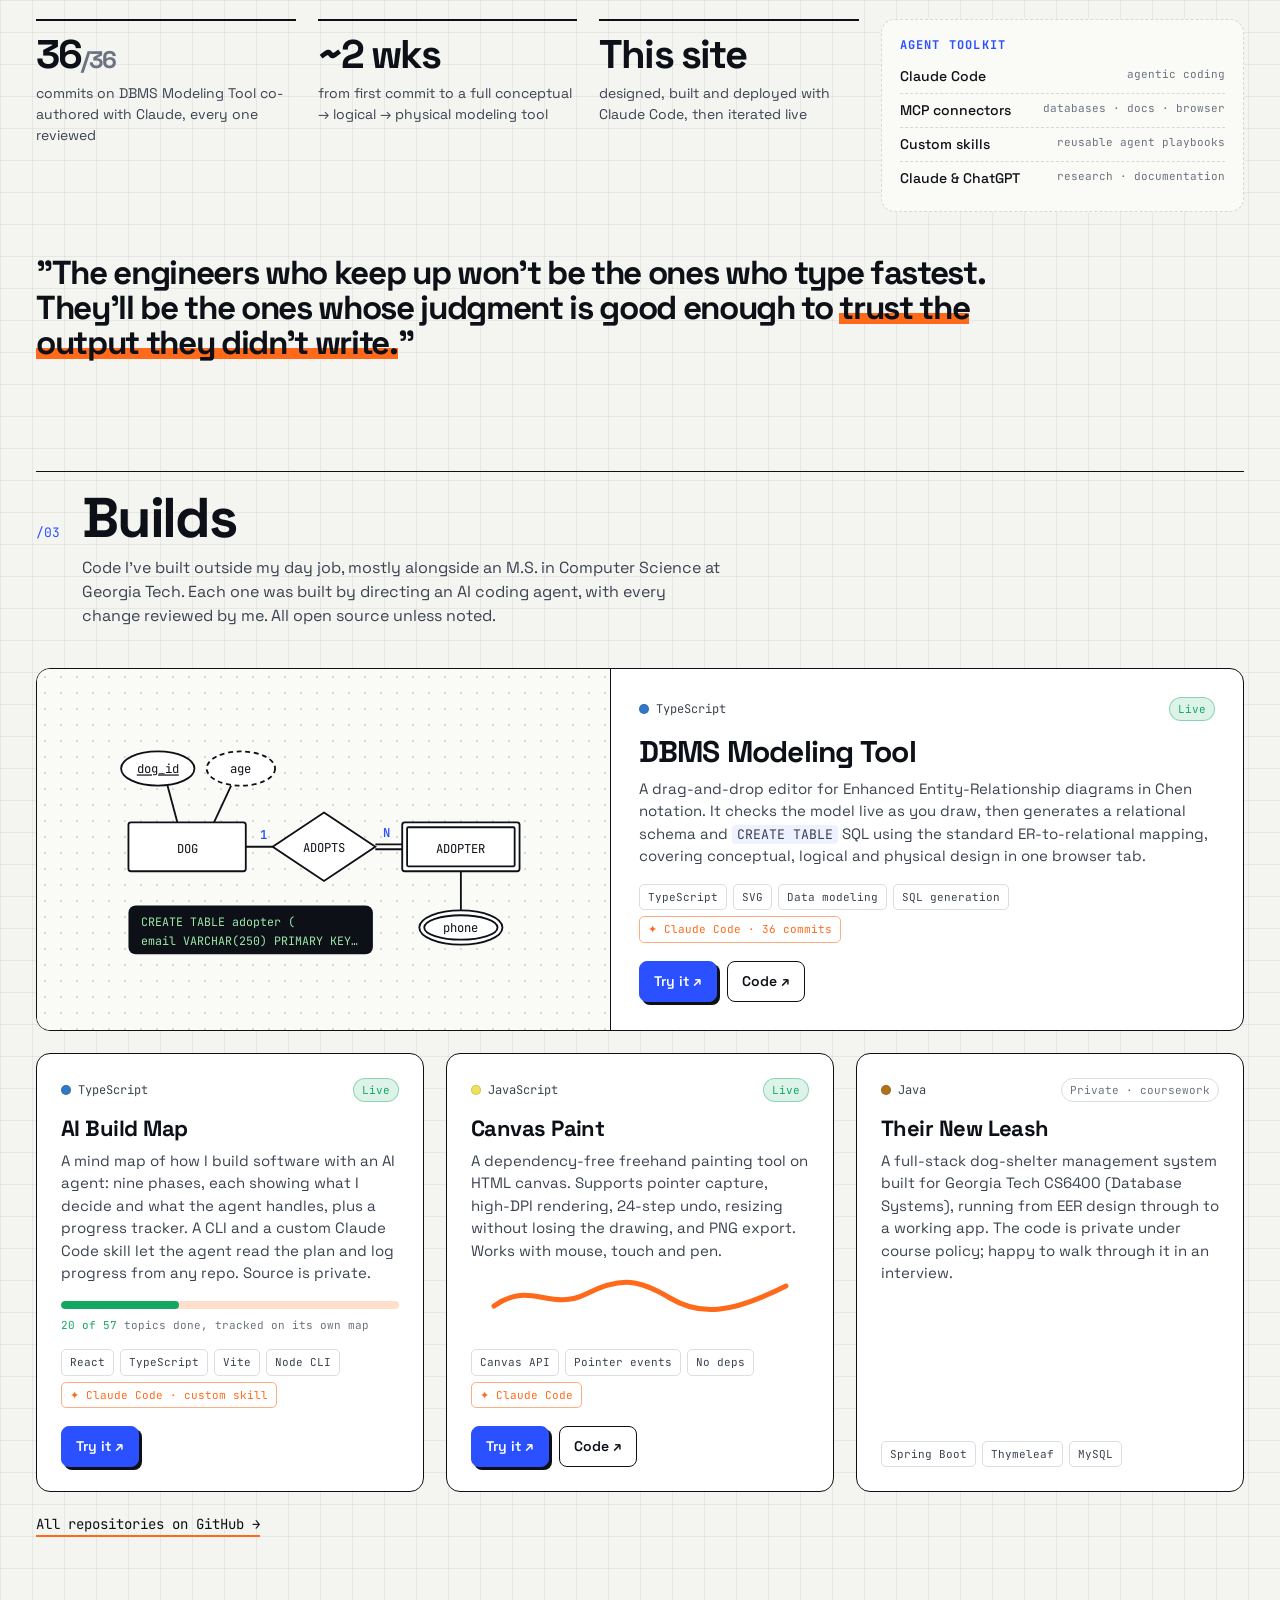
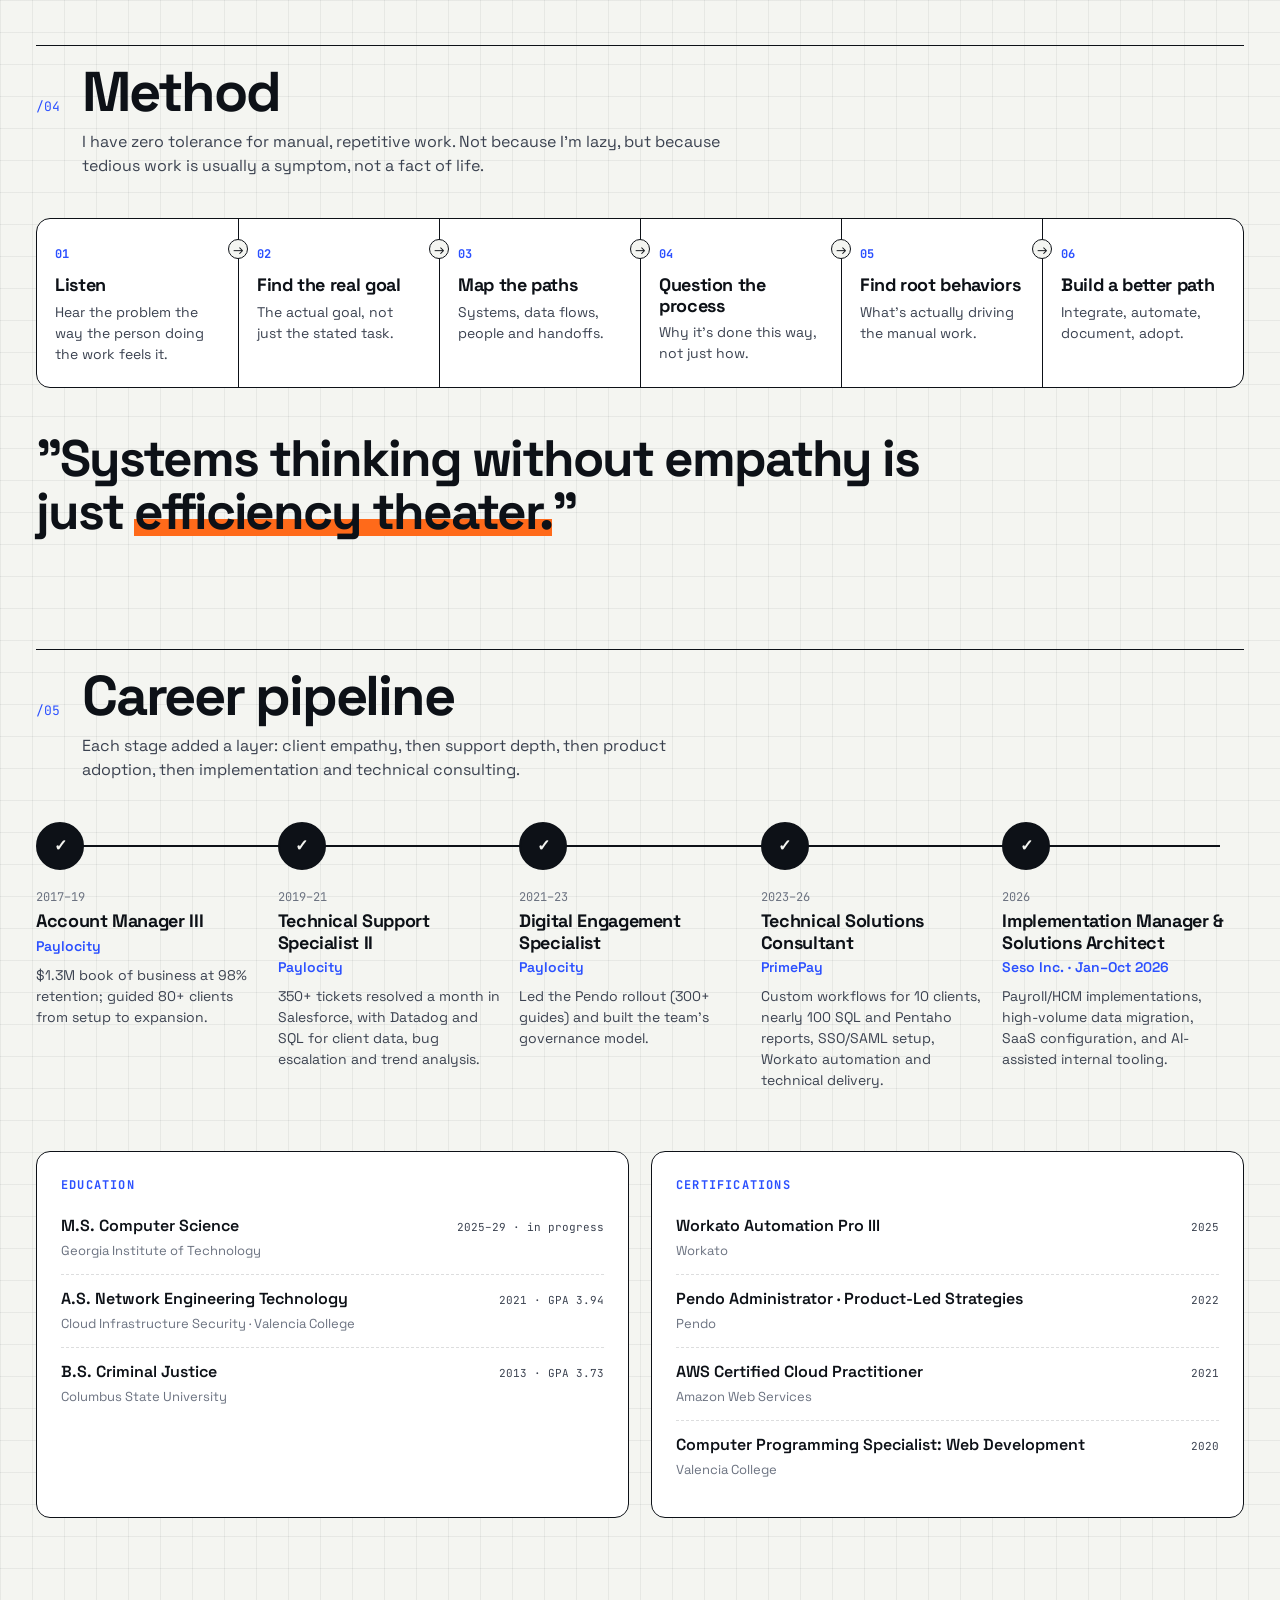
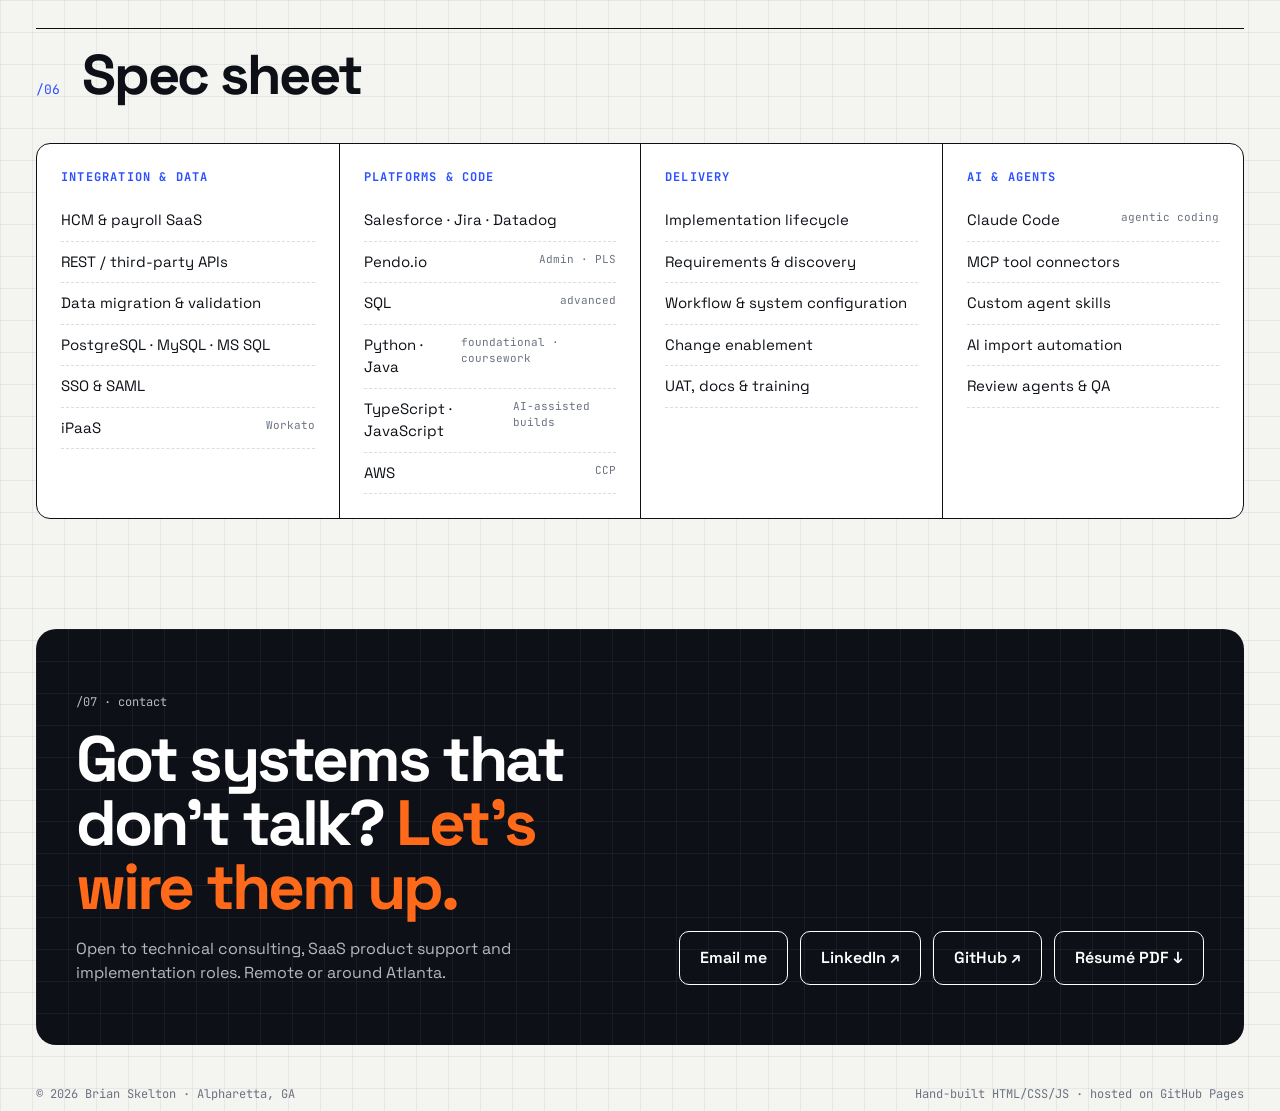
==== commit 8ff2885a: "Align site content with verified experience: 9 yrs SaaS (4 in implementation), Seso ended, remove un" ====
--- a/docs/index.html
+++ b/docs/index.html
@@ -3,8 +3,8 @@
 <head>
 <meta charset="utf-8">
 <meta name="viewport" content="width=device-width, initial-scale=1">
-<title>Brian Skelton · Solutions Architect &amp; Technical Consultant</title>
-<meta name="description" content="Brian Skelton is a Solutions Architect and Technical Consultant with 8+ years designing integrations, data migrations, SSO and automation for SaaS, payroll and HCM platforms, increasingly delivered with AI agents.">
+<title>Brian Skelton · Technical Consultant &amp; Implementation Specialist</title>
+<meta name="description" content="Brian Skelton is a technical consultant and implementation specialist with nine years in SaaS, including four implementing payroll and HCM platforms: workflows, reports, integrations, data migration and SSO, increasingly delivered with AI tools.">
 <meta name="author" content="Brian Skelton">
 <link rel="canonical" href="https://brian7952002.github.io/">
 <meta name="theme-color" content="#f4f5f1" media="(prefers-color-scheme: light)">
@@ -12,8 +12,8 @@
 
 <meta property="og:type" content="website">
 <meta property="og:url" content="https://brian7952002.github.io/">
-<meta property="og:title" content="Brian Skelton · Solutions Architect &amp; Technical Consultant">
-<meta property="og:description" content="Business needs in. Working systems out. Integrations, data migration, SSO and automation for SaaS, payroll and HCM.">
+<meta property="og:title" content="Brian Skelton · Technical Consultant &amp; Implementation Specialist">
+<meta property="og:description" content="Business needs in. Working systems out. Implementation, integrations, data migration and automation for SaaS, payroll and HCM.">
 <meta property="og:image" content="https://brian7952002.github.io/assets/img/og.png">
 <meta property="og:image:width" content="1200">
 <meta property="og:image:height" content="630">
@@ -34,11 +34,11 @@
   "@context": "https://schema.org",
   "@type": "Person",
   "name": "Brian Skelton",
-  "jobTitle": "Solutions Architect & Technical Consultant",
+  "jobTitle": "Technical Consultant & Implementation Specialist",
   "url": "https://brian7952002.github.io/",
   "address": {"@type": "PostalAddress", "addressLocality": "Alpharetta", "addressRegion": "GA", "addressCountry": "US"},
   "alumniOf": ["Georgia Institute of Technology", "Valencia College", "Columbus State University"],
-  "knowsAbout": ["Solution architecture", "HCM", "SaaS implementation", "Systems integration", "API integration", "SQL", "Data migration", "SSO", "SAML", "Payroll", "AI agents", "Agentic workflows", "Claude Code"],
+  "knowsAbout": ["Technical support", "HCM", "SaaS implementation", "Systems integration", "API integration", "SQL", "Data migration", "SSO", "SAML", "Payroll", "AI agents", "Agentic workflows", "Claude Code"],
   "sameAs": ["https://www.linkedin.com/in/b-skelton/", "https://github.com/brian7952002"]
 }
 </script>
@@ -73,9 +73,9 @@
 <main id="main" class="wrap">
   <div class="hero" id="top">
     <div class="hero-copy">
-      <span class="tag"><b aria-hidden="true"></b> status: open to solutions architecture &amp; consulting roles</span>
+      <span class="tag"><b aria-hidden="true"></b> status: open to technical consulting, product support &amp; implementation roles</span>
       <h1>Business needs in.<br><span class="u">Working systems</span> out.</h1>
-      <p class="lead">I'm a Solutions Architect and Technical Consultant. For 8+ years I've designed the integrations, migrations and automations that get SaaS, payroll and HCM platforms live, and keep clients there. Today I pair that experience with AI agents to clean, reconcile and ship faster.</p>
+      <p class="lead">I'm a technical consultant and implementation specialist. Over nine years in SaaS I've supported, implemented and driven adoption of payroll and HCM platforms: five years in support, account management and digital adoption, then four implementing them, configuring workflows, building reports and wiring up integrations. Today I pair that experience with AI tools to clean data, automate setup work and ship faster.</p>
       <div class="ctas">
         <a class="b solid" href="#work">Case studies ↓</a>
         <a class="b" href="https://github.com/brian7952002" rel="me">GitHub ↗</a>
@@ -83,8 +83,8 @@
         <a class="b" href="assets/Brian_Skelton_Resume.pdf" download>Résumé PDF ↓</a>
       </div>
       <dl class="kv">
-        <div><dt>8+ yrs</dt><dd>SaaS · Payroll · HCM</dd></div>
-        <div><dt>$1M+</dt><dd>documented ROI</dd></div>
+        <div><dt>9 yrs</dt><dd>SaaS · Payroll · HCM</dd></div>
+        <div><dt>$1M</dt><dd>ROI, Top 8 initiative</dd></div>
         <div><dt>M.S. CS</dt><dd>Georgia Tech</dd></div>
       </dl>
     </div>
@@ -122,7 +122,7 @@
         </g>
         <g class="node" data-node="crm" data-log="sync|Salesforce → HCM · accounts &amp; contacts" transform="translate(40 58)"><rect width="140" height="44" rx="8"/><text x="12" y="20">Salesforce</text><text class="sub" x="12" y="34">CRM · accounts</text></g>
         <g class="node" data-node="api" data-log="api|third-party payload mapped · webhook delivered" transform="translate(340 58)"><rect width="140" height="44" rx="8"/><text x="12" y="20">APIs &amp; iPaaS</text><text class="sub" x="12" y="34">REST · Workato</text></g>
-        <g class="node" data-node="db" data-log="report|custom PostgreSQL report → client dashboard" transform="translate(40 278)"><rect width="140" height="44" rx="8"/><text x="12" y="20">PostgreSQL</text><text class="sub" x="12" y="34">reporting · ETL</text></g>
+        <g class="node" data-node="db" data-log="report|custom PostgreSQL report → client dashboard" transform="translate(40 278)"><rect width="140" height="44" rx="8"/><text x="12" y="20">PostgreSQL</text><text class="sub" x="12" y="34">reporting · SQL</text></g>
         <g class="node" data-node="migrate" data-log="migrate|legacy payroll history loaded · 0 variances" transform="translate(340 278)"><rect width="140" height="44" rx="8"/><text x="12" y="20">Data migration</text><text class="sub" x="12" y="34">legacy → new system</text></g>
         <g class="node" data-node="sso" data-log="auth|SAML assertion validated · IdP → app" transform="translate(10 168)"><rect width="76" height="44" rx="8"/><text x="10" y="20">SSO</text><text class="sub" x="10" y="34">SAML 2.0</text></g>
         <g class="node" data-node="pendo" data-log="adopt|in-app guide published · targeted segment" transform="translate(434 168)"><rect width="76" height="44" rx="8"/><text x="10" y="20">Pendo</text><text class="sub" x="10" y="34">adoption</text></g>
@@ -153,19 +153,20 @@
       <article class="case reveal">
         <div class="big"><span class="mono">PRIMEPAY · 2024–25</span><div class="m">↓ downtime<small>during client data migration</small></div></div>
         <div class="body">
-          <h3>Repeatable integrations for client data migrations</h3>
-          <div class="meta">Integration architecture · Data migration · HCM</div>
+          <h3>Workato recipe-creation system for client data migrations</h3>
+          <div class="meta">Workato · Data migration · HCM</div>
           <div class="pbi">
-            <div><b>Problem</b>Each HR SaaS migration was hand-built, so clients lost access during cutover and every deployment started from scratch.</div>
-            <div><b>Build</b>Reusable integration templates with standard connectors, field mapping and validation steps that any client migration could start from.</div>
-            <div><b>Impact</b>Less migration downtime, plus faster and more repeatable deployments across clients.</div>
+            <div><b>Problem</b>Client data migrations meant downtime during cutover and slow, repetitive deployments.</div>
+            <div><b>Build</b>A recipe-creation system in Workato that standardized how migration workflows were built.</div>
+            <div><b>Impact</b>Less migration downtime and more efficient deployments and service delivery.</div>
           </div>
-          <div class="stack"><span>REST APIs</span><span>PostgreSQL</span><span>ETL</span><span>iPaaS (Workato)</span></div>
-        </div>
-      </article>
-
+          <div class="stack"><span>Workato</span><span>REST APIs</span><span>SQL</span></div>
+        </div>
+      </article>
+
+      <!-- Hidden until the figures are confirmed ($112K saved, Employee of Q4 2022):
       <article class="case reveal">
-        <div class="big" style="--slab:#c2410c"><span class="mono">PAYLOCITY · 2022</span><div class="m">$112K<small>saved annually · Employee of Q4</small></div></div>
+        <div class="big" style="- -slab:#c2410c"><span class="mono">PAYLOCITY · 2022</span><div class="m">$112K<small>saved annually · Employee of Q4</small></div></div>
         <div class="body">
           <h3>Payroll Submit Loop</h3>
           <div class="meta">Data analysis · Product feedback</div>
@@ -177,11 +178,12 @@
           <div class="stack"><span>SQL</span><span>Analytics</span><span>Requirements</span></div>
         </div>
       </article>
+      -->
 
       <article class="case reveal">
         <div class="big" style="--slab:#047857"><span class="mono">SESO · 2026</span><div class="m">0 → 1<small>internal tool · AI-assisted</small></div></div>
         <div class="body">
-          <h3>Project management tool for my team</h3>
+          <h3>Project management tool for the implementation team</h3>
           <div class="meta">AI-assisted build · HCI · QA</div>
           <div class="pbi">
             <div><b>Problem</b>The team needed one place to track implementation work, and generic tools didn't fit how we actually work.</div>
@@ -209,11 +211,11 @@
 
     <div class="ai-grid">
       <div class="uses reveal">
-        <article><b class="mono">01</b><h3>Implementations</h3><p>Requirements turned into configuration specs, field mappings and go-live checklists. Agents draft them; I review against the client's actual process.</p></article>
-        <article><b class="mono">02</b><h3>Automated data cleanup</h3><p>Normalizing, de-duplicating and validating messy client payroll and HCM data before it ever touches the new system.</p></article>
+        <article><b class="mono">01</b><h3>Setup tools</h3><p>An AI tool that turns a customer's chart of accounts and a sample journal entry into an import-safe file. Separate reviewer agents check the main agent, and anything that doesn't fit is flagged for the customer instead of guessed at.</p></article>
+        <article><b class="mono">02</b><h3>Import automation</h3><p>AI that aggregates customer data into import-ready templates, packaged as reusable skills my team ran themselves, so payroll data ingestion stayed in-house.</p></article>
         <article><b class="mono">03</b><h3>Data aggregation</h3><p>Pulling multi-source exports (timesheets, census files, ledgers) into one reconciled view that can be trusted.</p></article>
-        <article><b class="mono">04</b><h3>Compliance tracking</h3><p>Keeping tabs on missing data and open compliance items, so gaps get flagged before they turn into problems.</p></article>
-        <article><b class="mono">05</b><h3>Custom solutions</h3><p>Scripts, SQL and workflow logic for client problems the product doesn't solve out of the box.</p></article>
+        <article><b class="mono">04</b><h3>Customer hub</h3><p>A hub that pools Zoom and Gong calls by client and delivers weekly AI-generated updates, so follow-ups and concerns don't get missed.</p></article>
+        <article><b class="mono">05</b><h3>Stop-gap solutions</h3><p>A client needed their general ledger output split and reorganized for their third-party ERP, which the product couldn't do. I worked out the problem and config with them, built a mock file and expected outputs, then used Claude to write a Python script, tested it, and turned it into a drag-and-drop web app they ran themselves.</p></article>
         <article><b class="mono">06</b><h3>Custom builds</h3><p>Internal tools and full applications, like the team project tracker and the builds below.</p></article>
       </div>
 
@@ -223,7 +225,7 @@
           <li><span class="k">spec</span><span>Define the goal, the constraints, and what "done" means</span></li>
           <li><span class="k">delegate</span><span>Agent writes the SQL, scripts or code, with live access to real systems through MCP connectors</span></li>
           <li><span class="k">verify</span><span>Tests, row counts and reconciliation. I read every diff before it ships</span></li>
-          <li><span class="k">ship</span><span>Commit and deploy, then capture repeatable work as a reusable skill or scheduled agent</span></li>
+          <li><span class="k">ship</span><span>Commit and deploy, then capture repeatable work as a reusable skill</span></li>
         </ol>
         <div class="loop-foot mono"><span class="caret" aria-hidden="true"></span> judgment stays human</div>
       </figure>
@@ -239,7 +241,7 @@
           <li>Claude Code <span>agentic coding</span></li>
           <li>MCP connectors <span>databases · docs · browser</span></li>
           <li>Custom skills <span>reusable agent playbooks</span></li>
-          <li>Scheduled agents <span>background automation</span></li>
+          <li>Claude &amp; ChatGPT <span>research · documentation</span></li>
         </ul>
       </div>
     </div>
@@ -323,20 +325,20 @@
 
   <!-- ============ 04 PATH ============ -->
   <section id="path" aria-labelledby="path-h">
-    <div class="sh reveal"><span class="n">/05</span><h2 id="path-h">Career pipeline</h2><p>Each stage added a layer: client empathy, then support depth, then product adoption, and now architecture.</p></div>
+    <div class="sh reveal"><span class="n">/05</span><h2 id="path-h">Career pipeline</h2><p>Each stage added a layer: client empathy, then support depth, then product adoption, then implementation and technical consulting.</p></div>
     <ol class="pipe reveal">
       <li class="stage done"><div class="s" aria-hidden="true">✓</div><div class="y">2017–19</div><h4>Account Manager III</h4><div class="c">Paylocity</div><p>$1.3M book of business at 98% retention; guided 80+ clients from setup to expansion.</p></li>
-      <li class="stage done"><div class="s" aria-hidden="true">✓</div><div class="y">2019–21</div><h4>Technical Support Specialist II</h4><div class="c">Paylocity</div><p>350+ tickets a month, 100+ enhancement requests, SQL data integrity.</p></li>
+      <li class="stage done"><div class="s" aria-hidden="true">✓</div><div class="y">2019–21</div><h4>Technical Support Specialist II</h4><div class="c">Paylocity</div><p>350+ tickets resolved a month in Salesforce, with Datadog and SQL for client data, bug escalation and trend analysis.</p></li>
       <li class="stage done"><div class="s" aria-hidden="true">✓</div><div class="y">2021–23</div><h4>Digital Engagement Specialist</h4><div class="c">Paylocity</div><p>Led the Pendo rollout (300+ guides) and built the team's governance model.</p></li>
-      <li class="stage done"><div class="s" aria-hidden="true">✓</div><div class="y">2023–26</div><h4>Technical Solutions Consultant</h4><div class="c">PrimePay</div><p>HR SaaS integrations &amp; automation, PostgreSQL reporting, SSO/SAML, technical delivery.</p></li>
-      <li class="stage cur"><div class="s" aria-hidden="true">▶</div><div class="y">2026–now</div><h4>Enterprise Implementation Mgr &amp; Solutions Architect</h4><div class="c">Seso Inc.</div><p>Payroll/HCM integrations, high-volume data migration, process architecture.</p></li>
+      <li class="stage done"><div class="s" aria-hidden="true">✓</div><div class="y">2023–26</div><h4>Technical Solutions Consultant</h4><div class="c">PrimePay</div><p>Custom workflows for 10 clients, nearly 100 SQL and Pentaho reports, SSO/SAML setup, Workato automation and technical delivery.</p></li>
+      <li class="stage done"><div class="s" aria-hidden="true">✓</div><div class="y">2026</div><h4>Implementation Manager &amp; Solutions Architect</h4><div class="c">Seso Inc. · Jan–Oct 2026</div><p>Payroll/HCM implementations, high-volume data migration, SaaS configuration, and AI-assisted internal tooling.</p></li>
     </ol>
 
     <div class="creds">
       <div class="cred reveal">
         <h4>Education</h4>
         <ul>
-          <li><div><strong>M.S. Computer Science</strong><span>Georgia Institute of Technology</span></div><em>2025–28 · in progress</em></li>
+          <li><div><strong>M.S. Computer Science</strong><span>Georgia Institute of Technology</span></div><em>2025–29 · in progress</em></li>
           <li><div><strong>A.S. Network Engineering Technology</strong><span>Cloud Infrastructure Security · Valencia College</span></div><em>2021 · GPA 3.94</em></li>
           <li><div><strong>B.S. Criminal Justice</strong><span>Columbus State University</span></div><em>2013 · GPA 3.73</em></li>
         </ul>
@@ -357,10 +359,10 @@
   <section id="spec" aria-labelledby="spec-h">
     <div class="sh reveal"><span class="n">/06</span><h2 id="spec-h">Spec sheet</h2></div>
     <div class="spec reveal">
-      <div><h4>Integration &amp; Data</h4><ul><li>HCM &amp; payroll SaaS</li><li>REST / third-party APIs</li><li>Data migration &amp; ETL</li><li>PostgreSQL · MySQL · MS SQL</li><li>SSO &amp; SAML</li><li>iPaaS <span>Workato</span></li></ul></div>
-      <div><h4>Platforms &amp; Code</h4><ul><li>Salesforce</li><li>Pendo.io <span>Admin · PLS</span></li><li>Python · Java · TypeScript</li><li>JavaScript · HTML / CSS</li><li>AWS <span>CCP</span></li></ul></div>
-      <div><h4>Delivery</h4><ul><li>Implementation lifecycle</li><li>Requirements &amp; discovery</li><li>Solution architecture</li><li>Change management</li><li>QA, docs &amp; training</li></ul></div>
-      <div><h4>AI &amp; Agents</h4><ul><li>Claude Code <span>agentic coding</span></li><li>MCP tool connectors</li><li>Custom agent skills</li><li>Scheduled agents</li><li>AI data cleanup &amp; QA</li></ul></div>
+      <div><h4>Integration &amp; Data</h4><ul><li>HCM &amp; payroll SaaS</li><li>REST / third-party APIs</li><li>Data migration &amp; validation</li><li>PostgreSQL · MySQL · MS SQL</li><li>SSO &amp; SAML</li><li>iPaaS <span>Workato</span></li></ul></div>
+      <div><h4>Platforms &amp; Code</h4><ul><li>Salesforce · Jira · Datadog</li><li>Pendo.io <span>Admin · PLS</span></li><li>SQL <span>advanced</span></li><li>Python · Java <span>foundational · coursework</span></li><li>TypeScript · JavaScript <span>AI-assisted builds</span></li><li>AWS <span>CCP</span></li></ul></div>
+      <div><h4>Delivery</h4><ul><li>Implementation lifecycle</li><li>Requirements &amp; discovery</li><li>Workflow &amp; system configuration</li><li>Change enablement</li><li>UAT, docs &amp; training</li></ul></div>
+      <div><h4>AI &amp; Agents</h4><ul><li>Claude Code <span>agentic coding</span></li><li>MCP tool connectors</li><li>Custom agent skills</li><li>AI import automation</li><li>Review agents &amp; QA</li></ul></div>
     </div>
   </section>
 
@@ -368,7 +370,7 @@
     <div>
       <span class="mono cta-k">/07 · contact</span>
       <h2 id="contact-h">Got systems that<br>don't talk? <em>Let's wire them up.</em></h2>
-      <p>Open to solutions architecture, implementation leadership and technical consulting roles. Remote or around Atlanta.</p>
+      <p>Open to technical consulting, SaaS product support and implementation roles. Remote or around Atlanta.</p>
     </div>
     <div class="cta-actions">
       <a class="b invert js-email" href="https://www.linkedin.com/in/b-skelton/" data-u="BrianSkeltonjobs795" data-d="gmail.com">Email me</a>
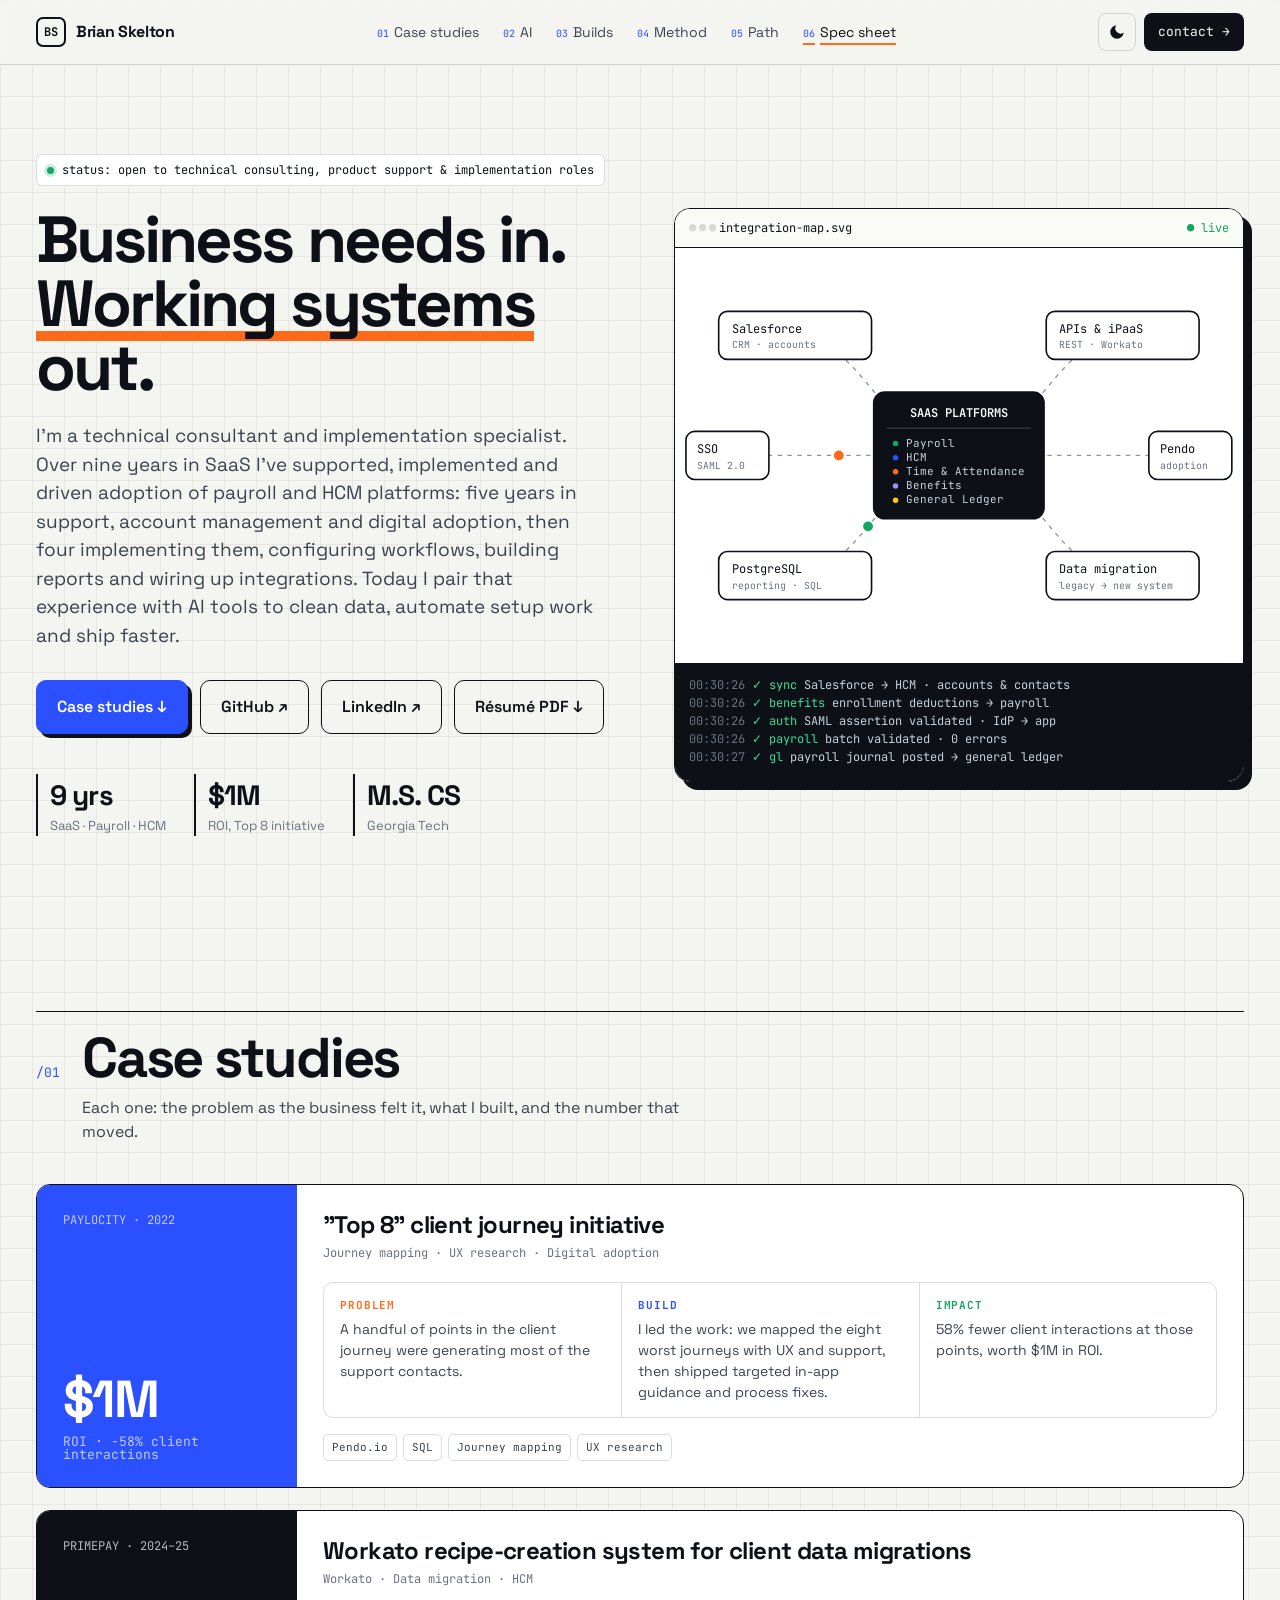
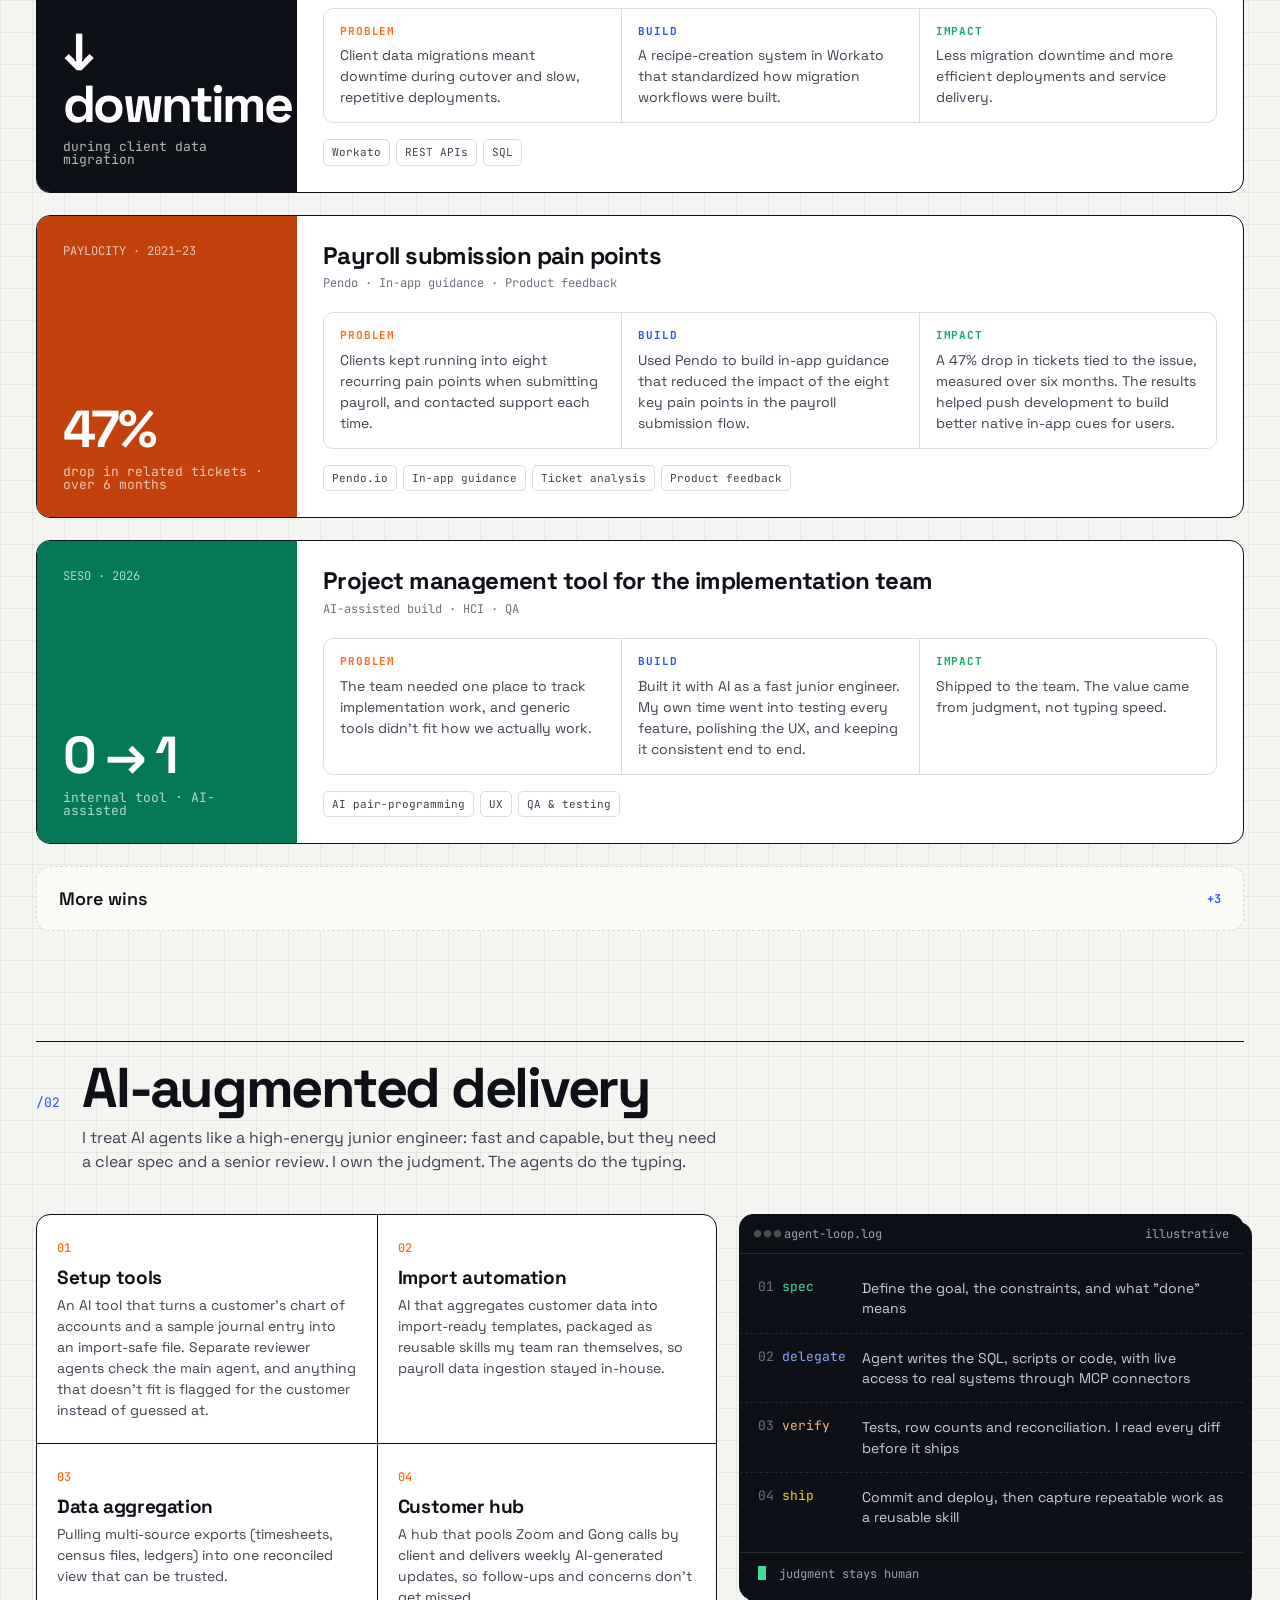
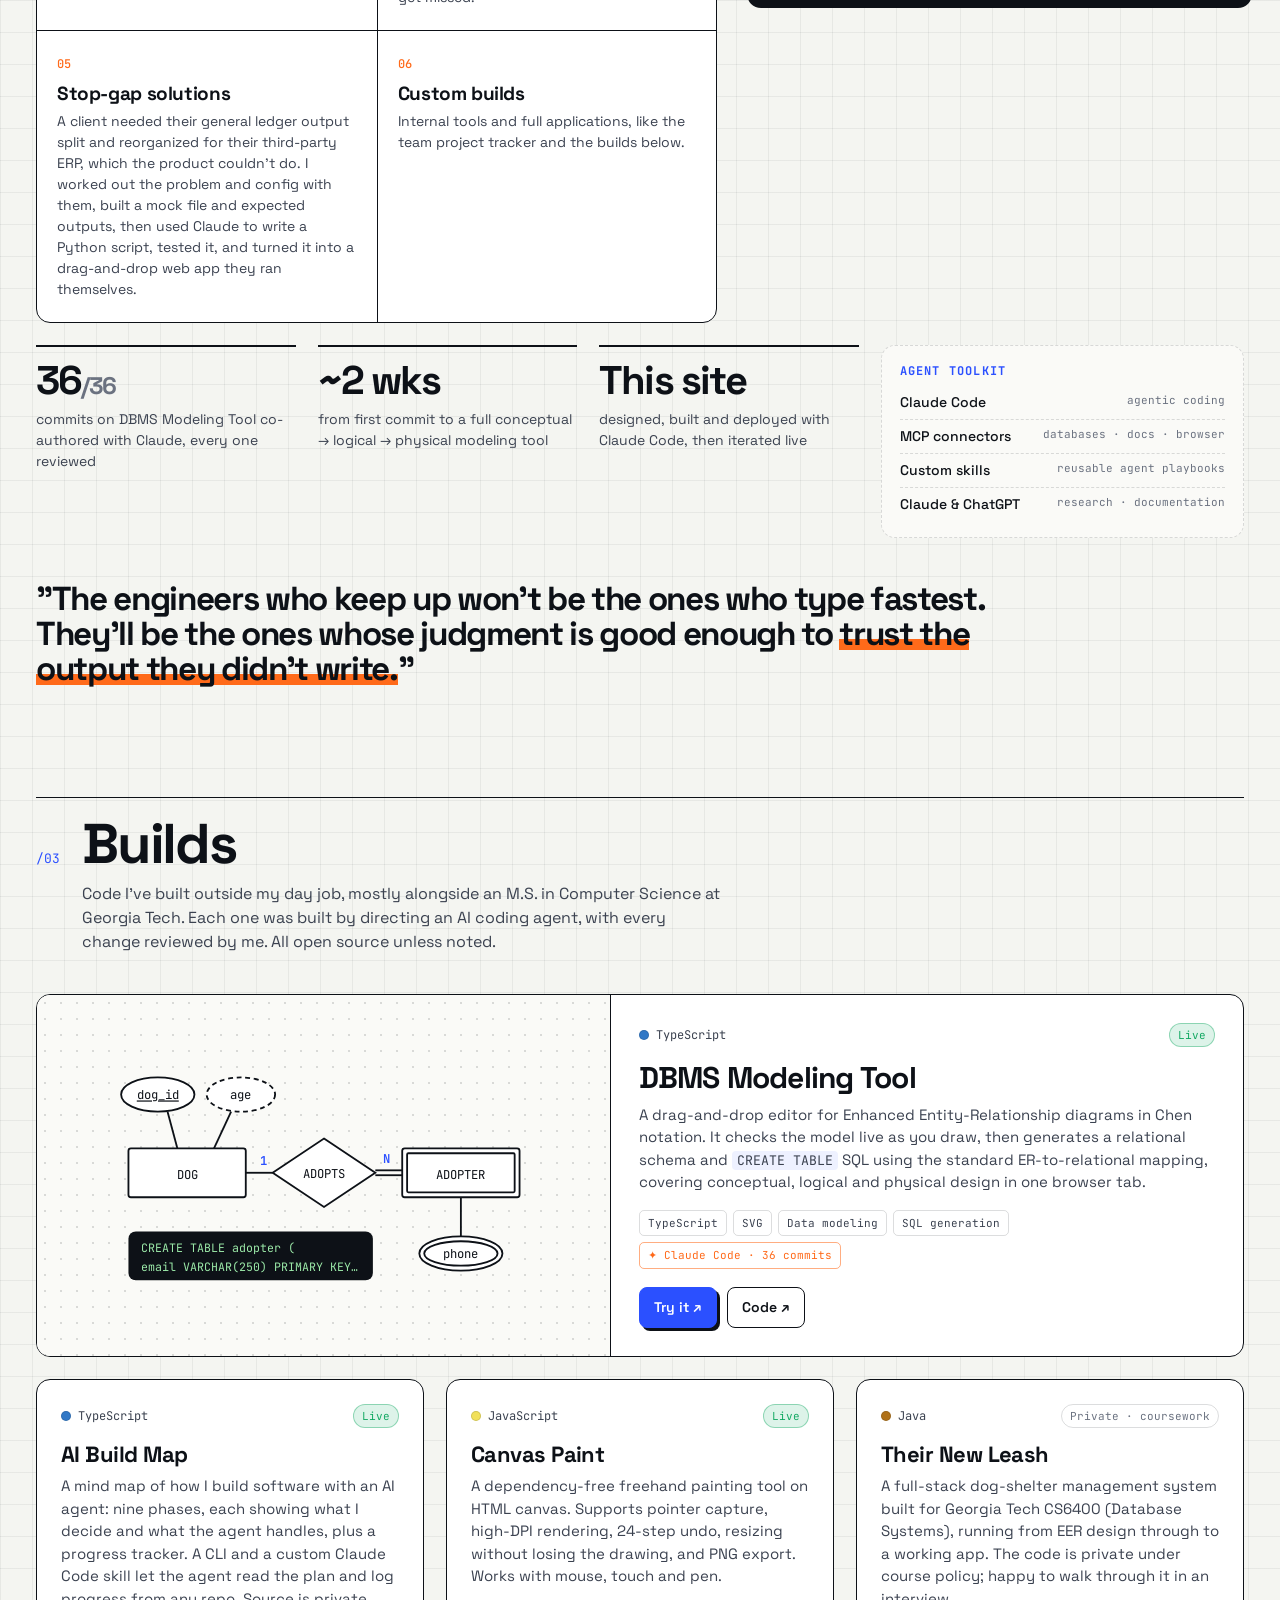
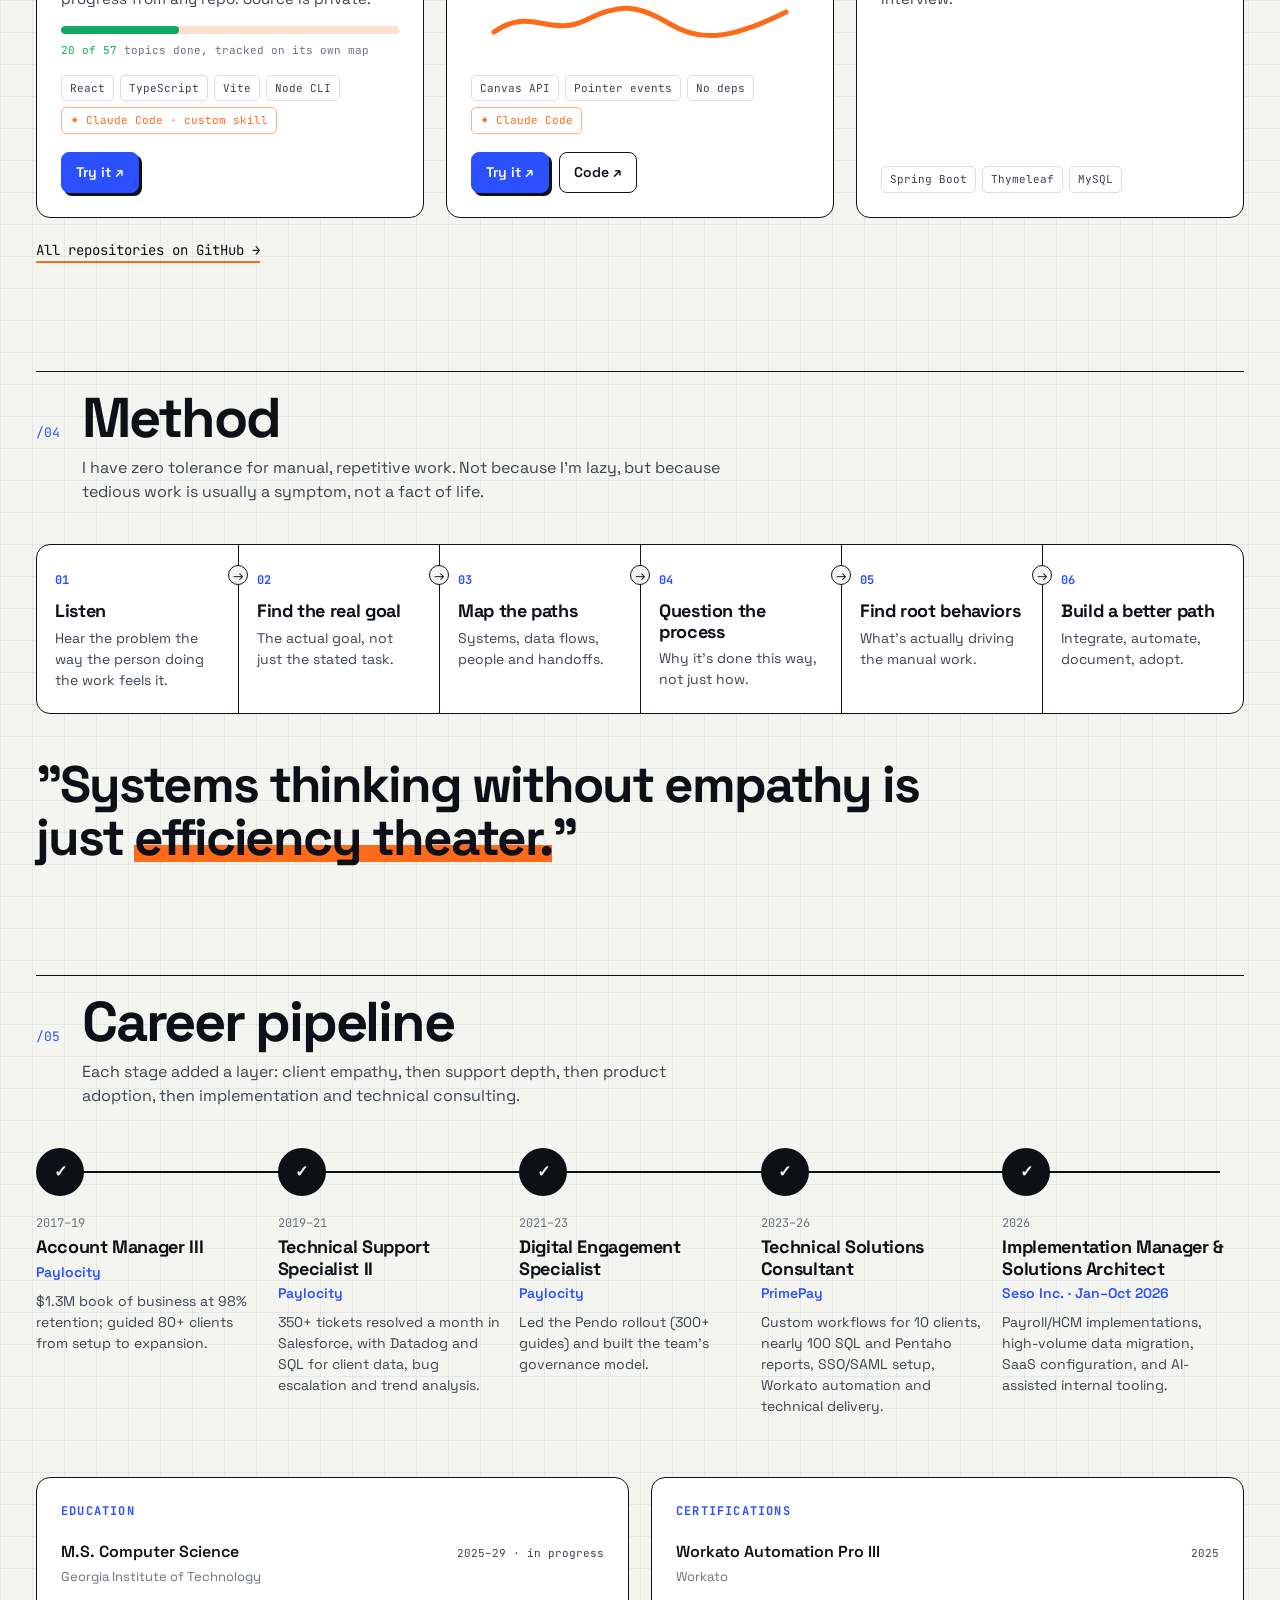
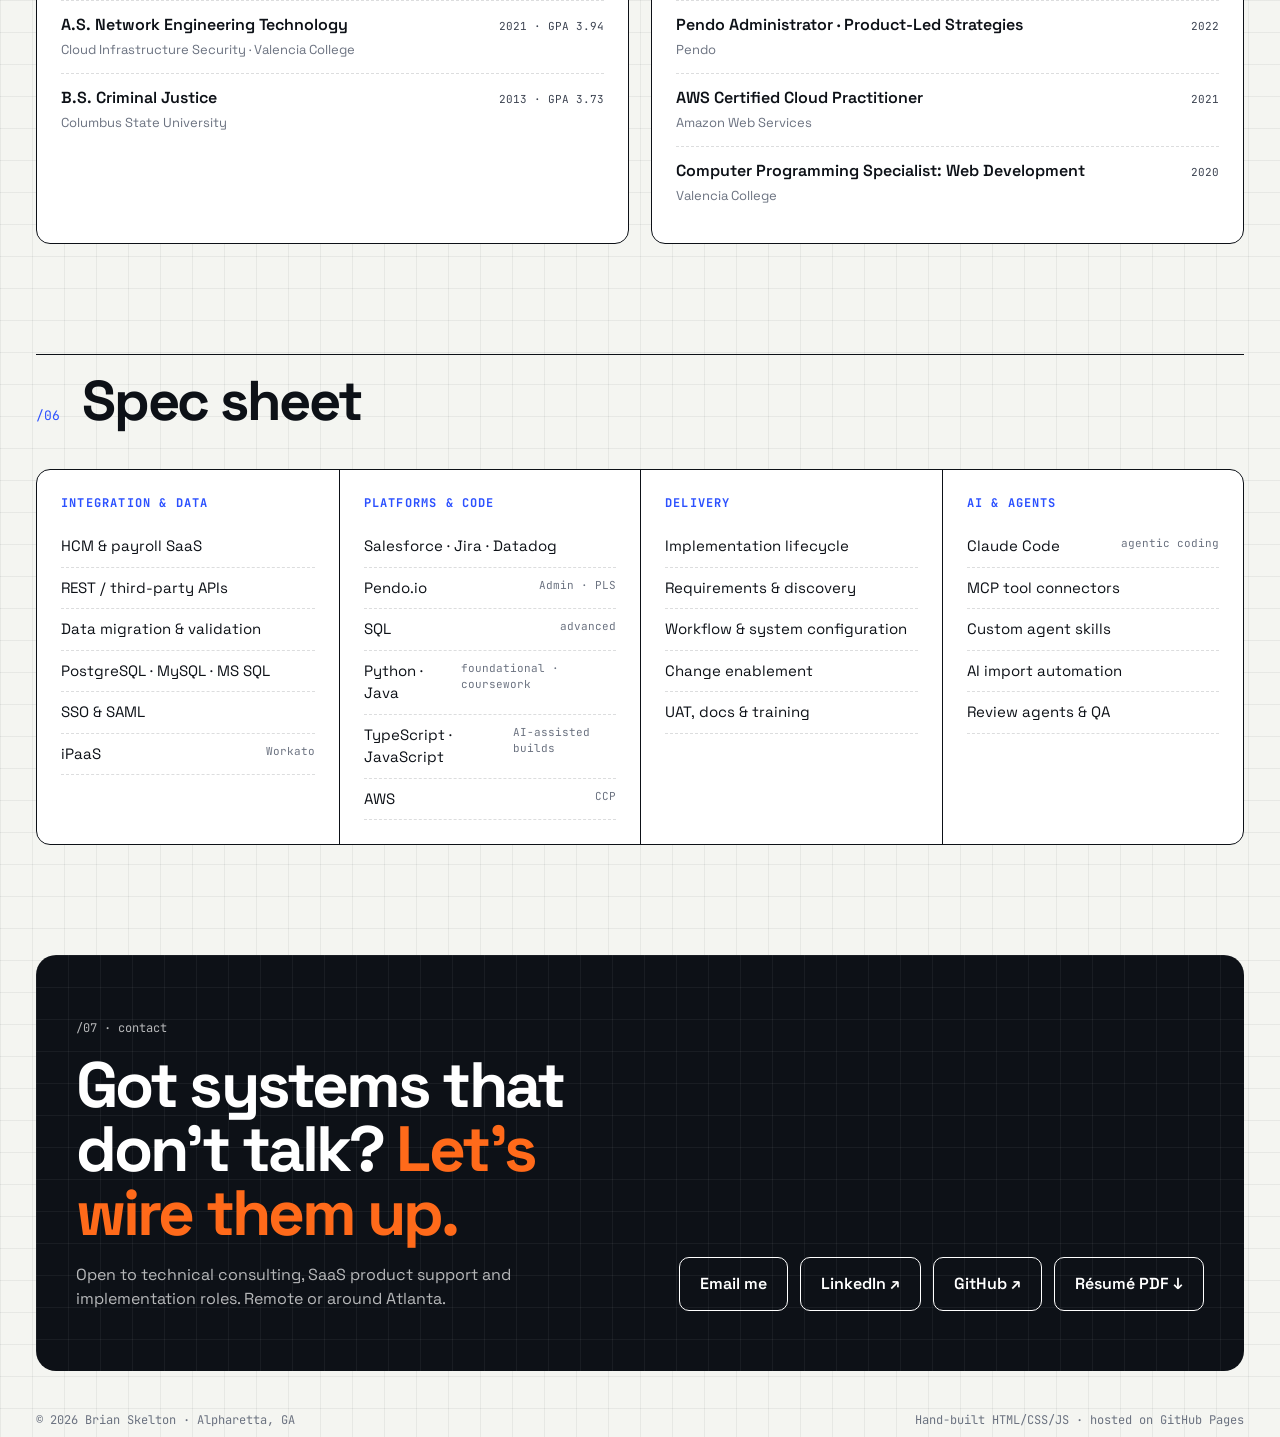
==== commit 960197e5: "Restore Payroll Submit Loop case study with confirmed figures (47% ticket drop over 6 months, Pendo " ====
--- a/docs/index.html
+++ b/docs/index.html
@@ -164,21 +164,19 @@
         </div>
       </article>
 
-      <!-- Hidden until the figures are confirmed ($112K saved, Employee of Q4 2022):
       <article class="case reveal">
-        <div class="big" style="- -slab:#c2410c"><span class="mono">PAYLOCITY · 2022</span><div class="m">$112K<small>saved annually · Employee of Q4</small></div></div>
+        <div class="big" style="--slab:#c2410c"><span class="mono">PAYLOCITY · 2021–23</span><div class="m">47%<small>drop in related tickets · over 6 months</small></div></div>
         <div class="body">
-          <h3>Payroll Submit Loop</h3>
-          <div class="meta">Data analysis · Product feedback</div>
+          <h3>Payroll submission pain points</h3>
+          <div class="meta">Pendo · In-app guidance · Product feedback</div>
           <div class="pbi">
-            <div><b>Problem</b>Clients kept getting stuck in a loop when submitting payroll, and called support each time.</div>
-            <div><b>Build</b>Traced the pattern through client interaction data and specified a corrective product feature.</div>
-            <div><b>Impact</b>Fewer service interactions and $112K saved a year. Recognized as Employee of Q4 2022.</div>
+            <div><b>Problem</b>Clients kept running into eight recurring pain points when submitting payroll, and contacted support each time.</div>
+            <div><b>Build</b>Used Pendo to build in-app guidance that reduced the impact of the eight key pain points in the payroll submission flow.</div>
+            <div><b>Impact</b>A 47% drop in tickets tied to the issue, measured over six months. The results helped push development to build better native in-app cues for users.</div>
           </div>
-          <div class="stack"><span>SQL</span><span>Analytics</span><span>Requirements</span></div>
-        </div>
-      </article>
-      -->
+          <div class="stack"><span>Pendo.io</span><span>In-app guidance</span><span>Ticket analysis</span><span>Product feedback</span></div>
+        </div>
+      </article>
 
       <article class="case reveal">
         <div class="big" style="--slab:#047857"><span class="mono">SESO · 2026</span><div class="m">0 → 1<small>internal tool · AI-assisted</small></div></div>
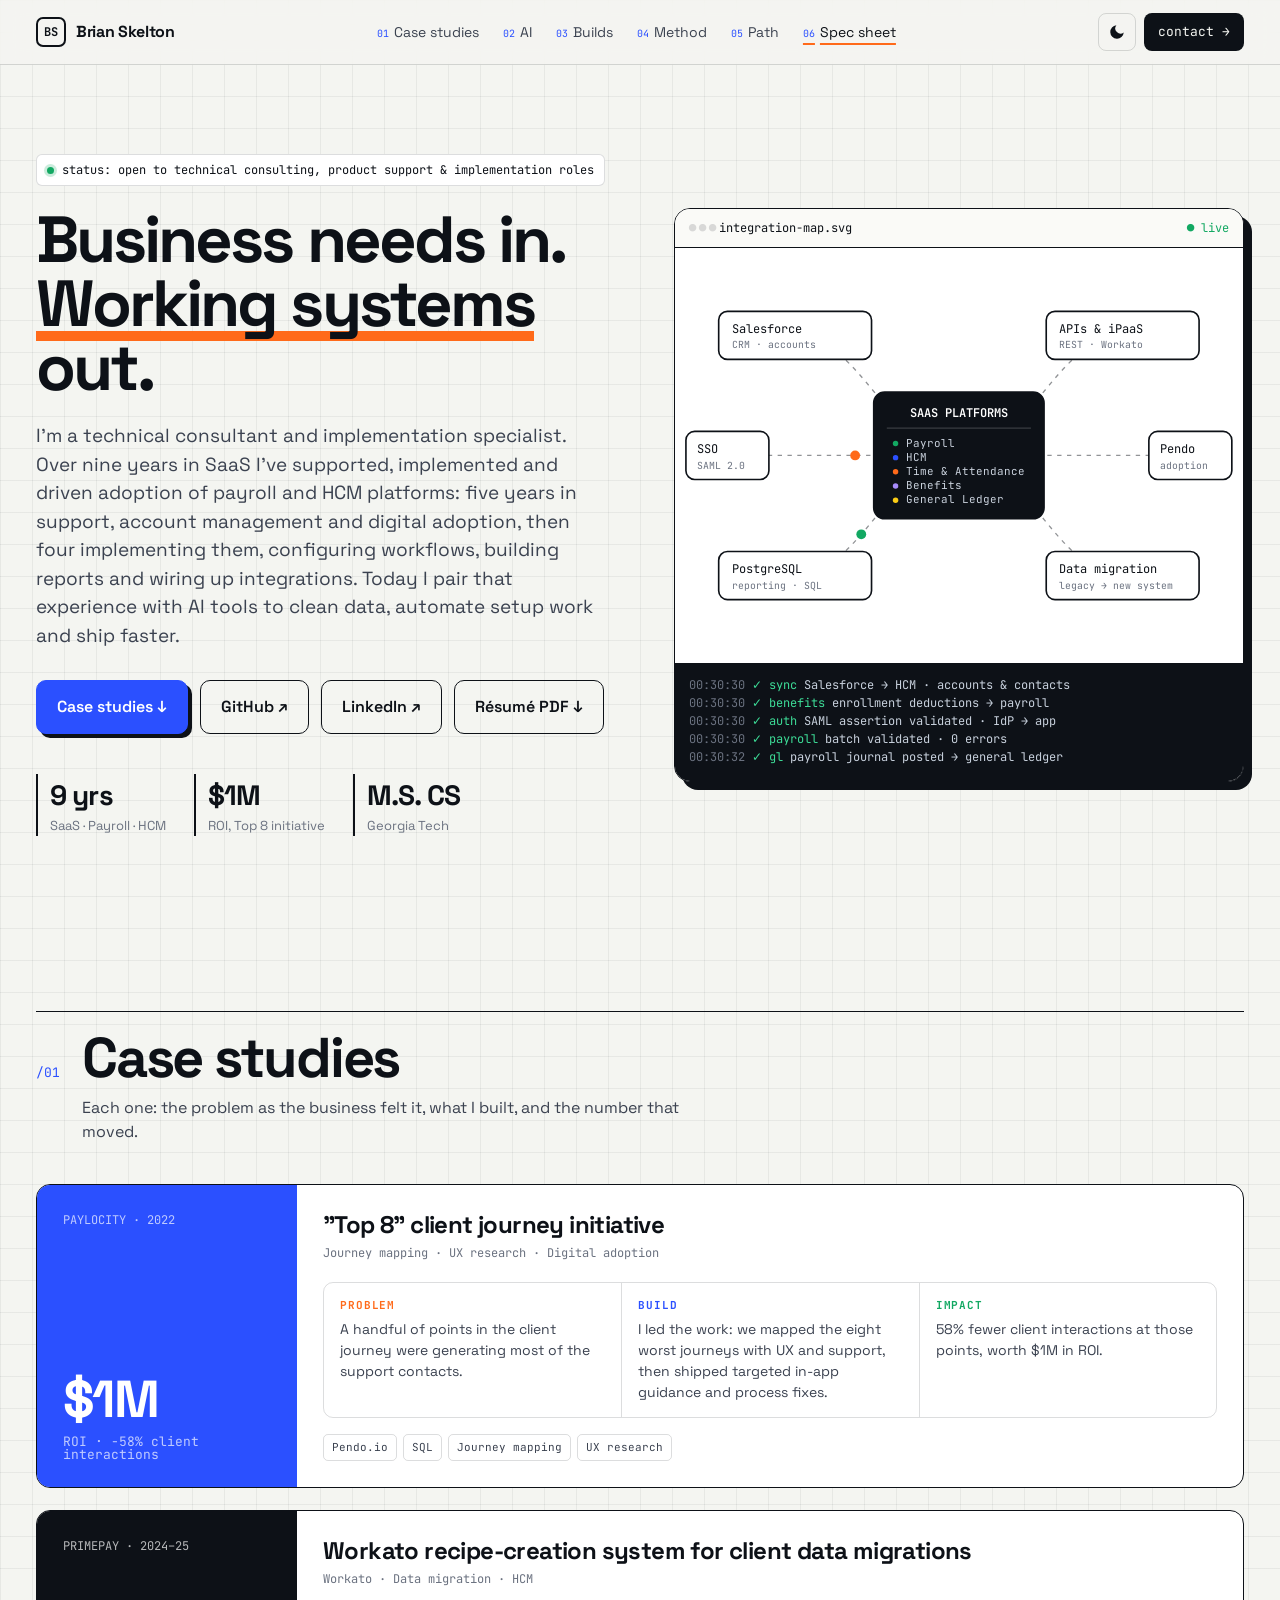
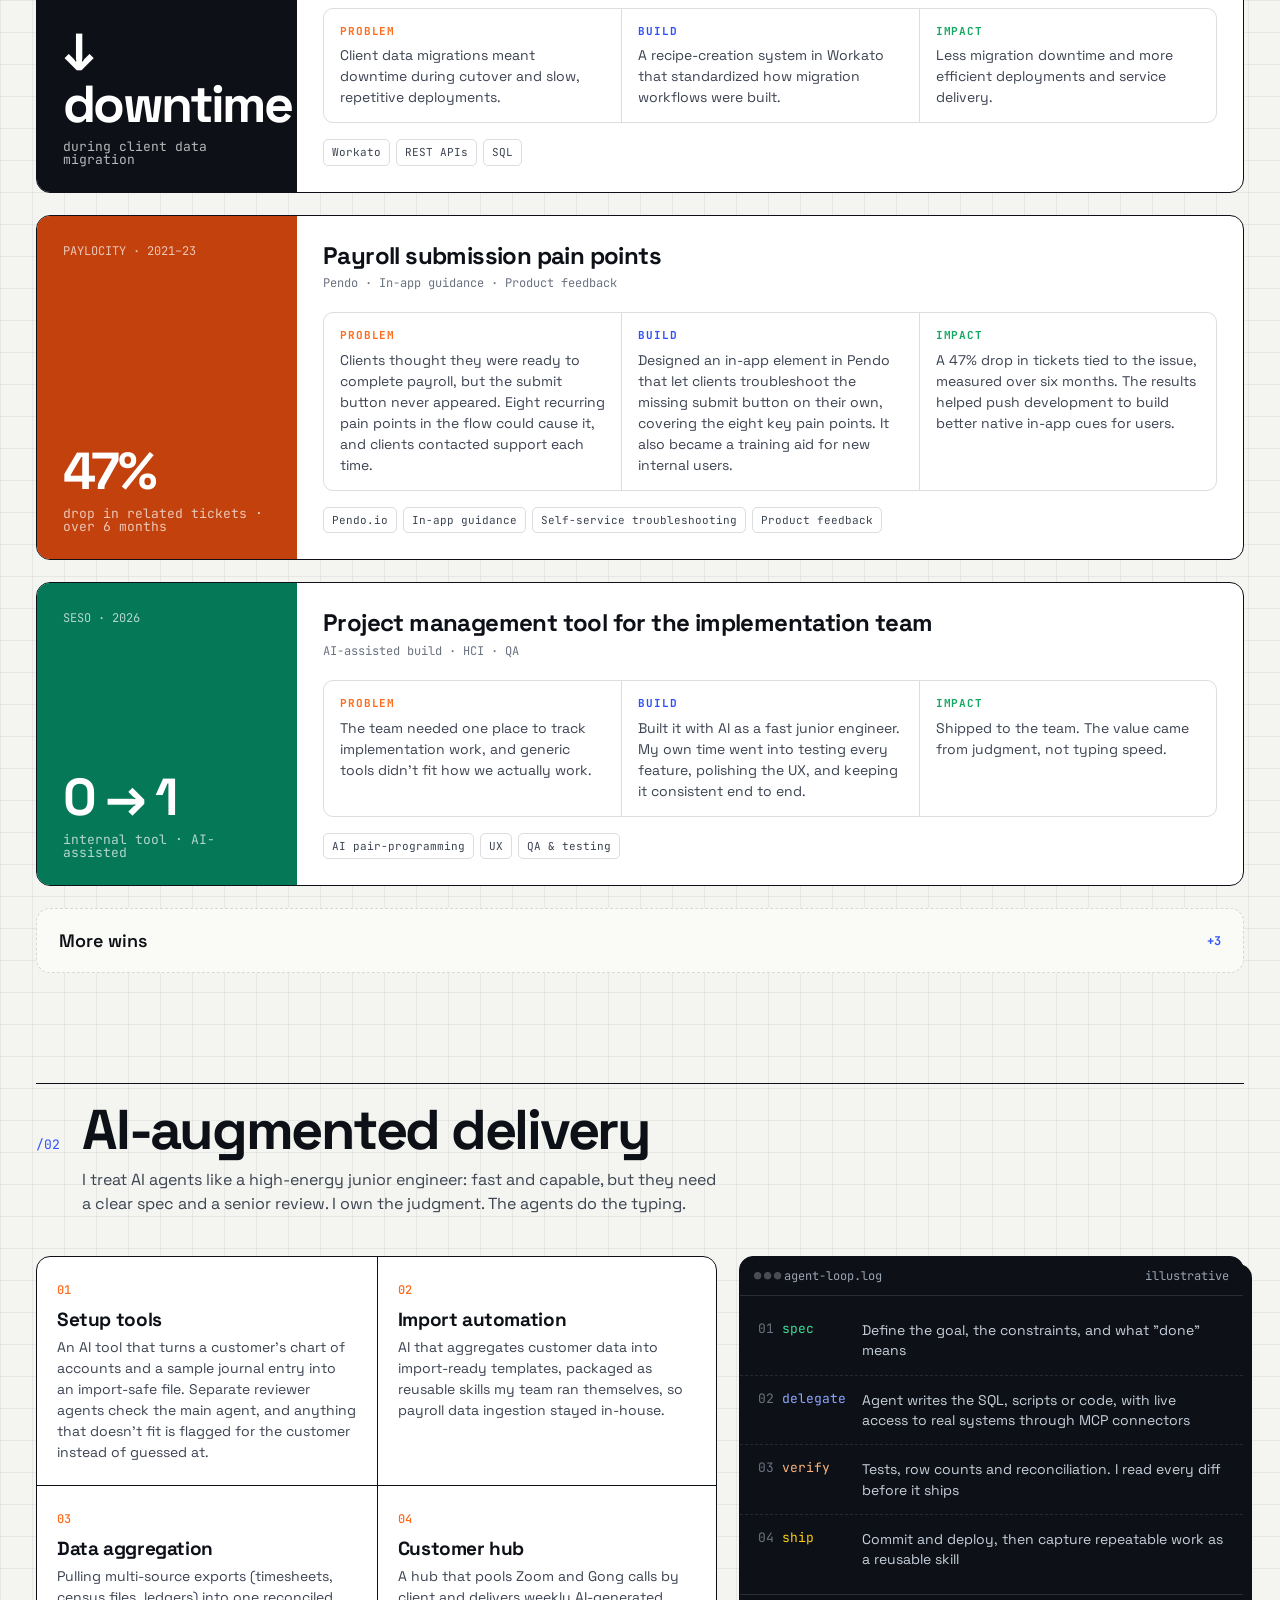
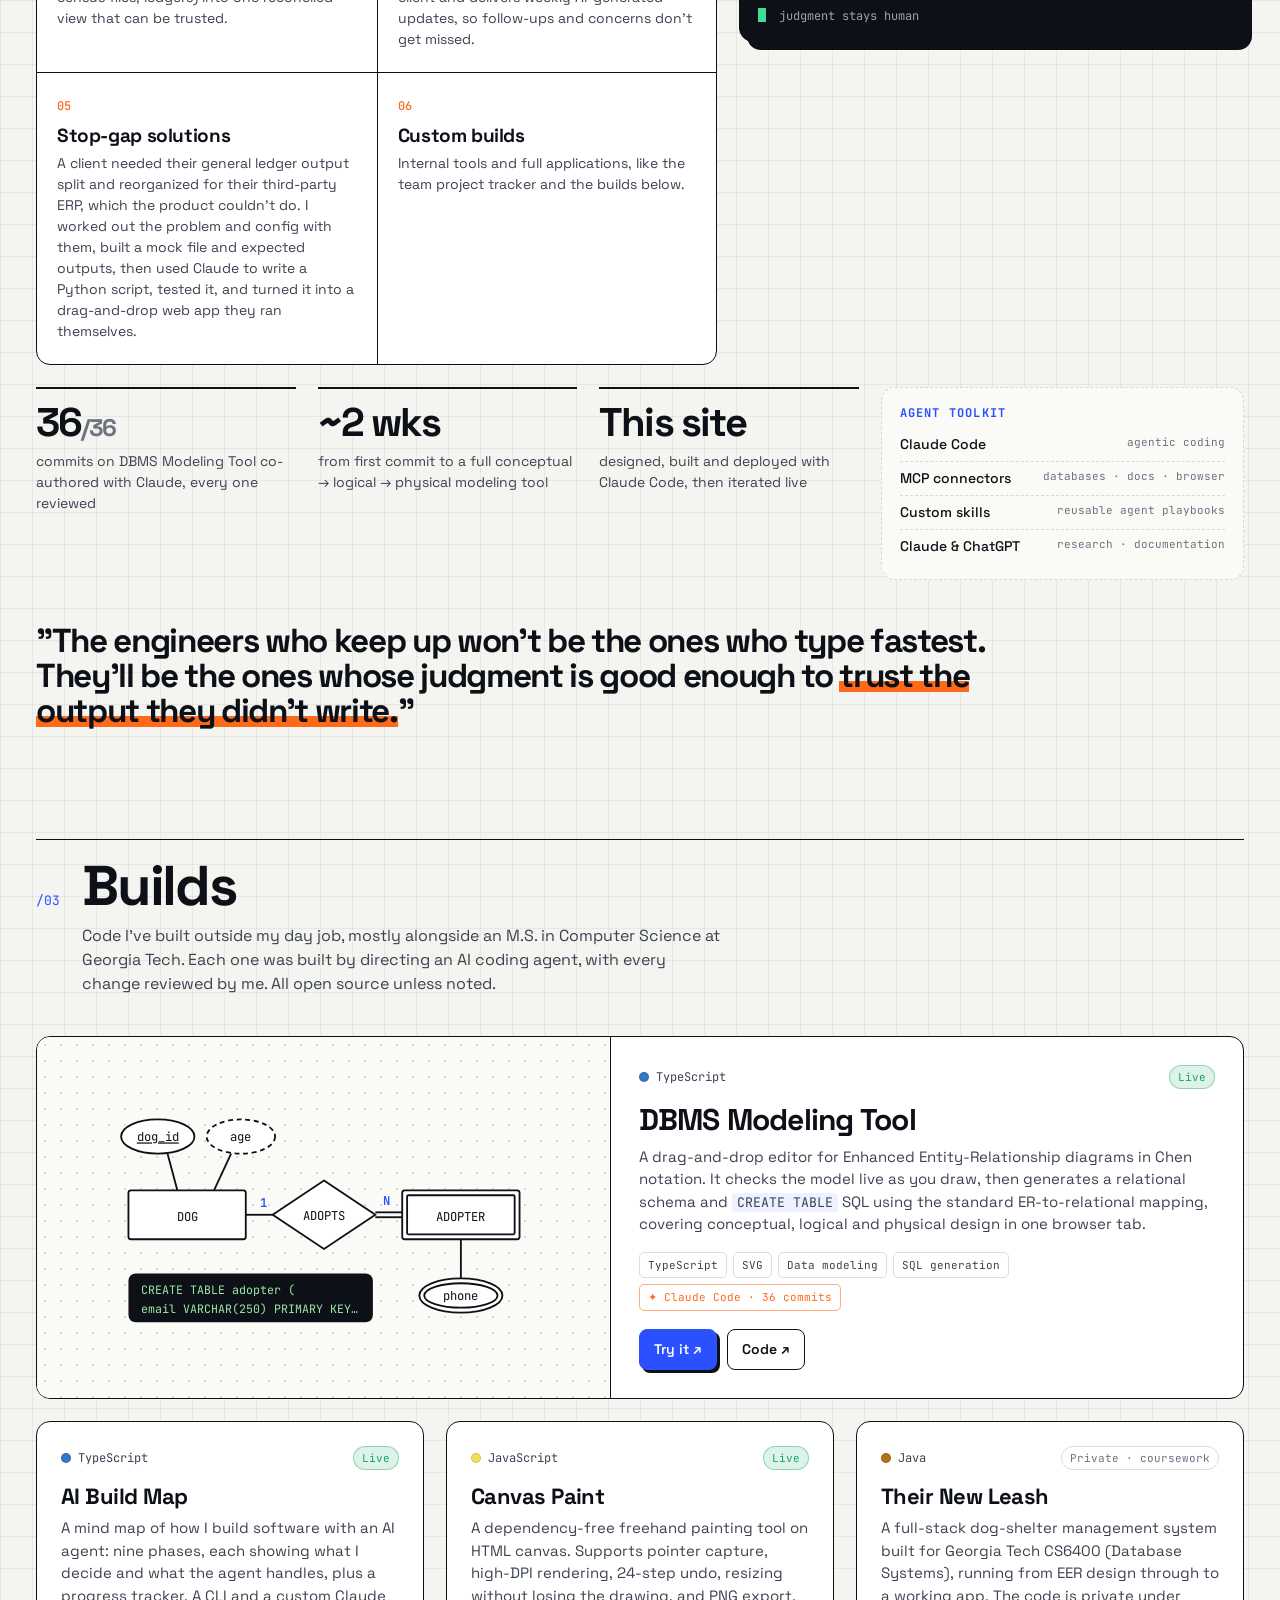
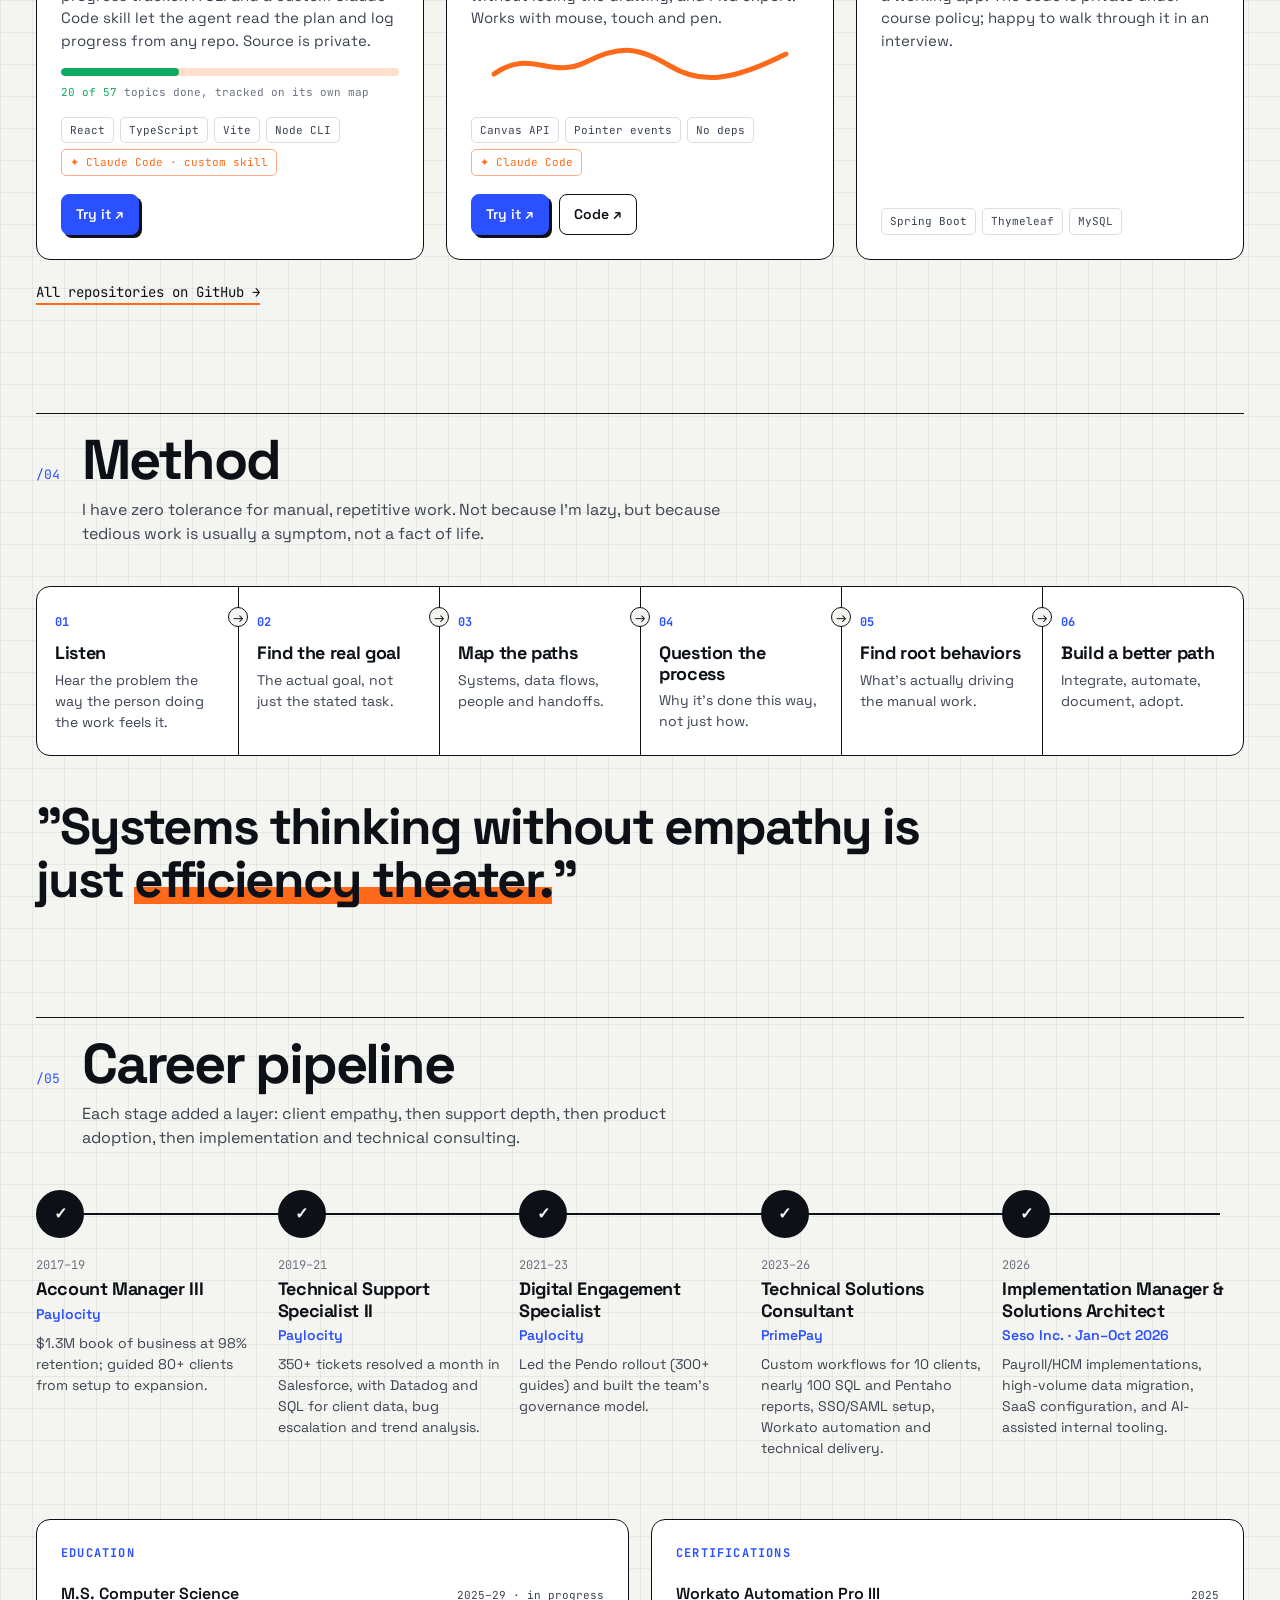
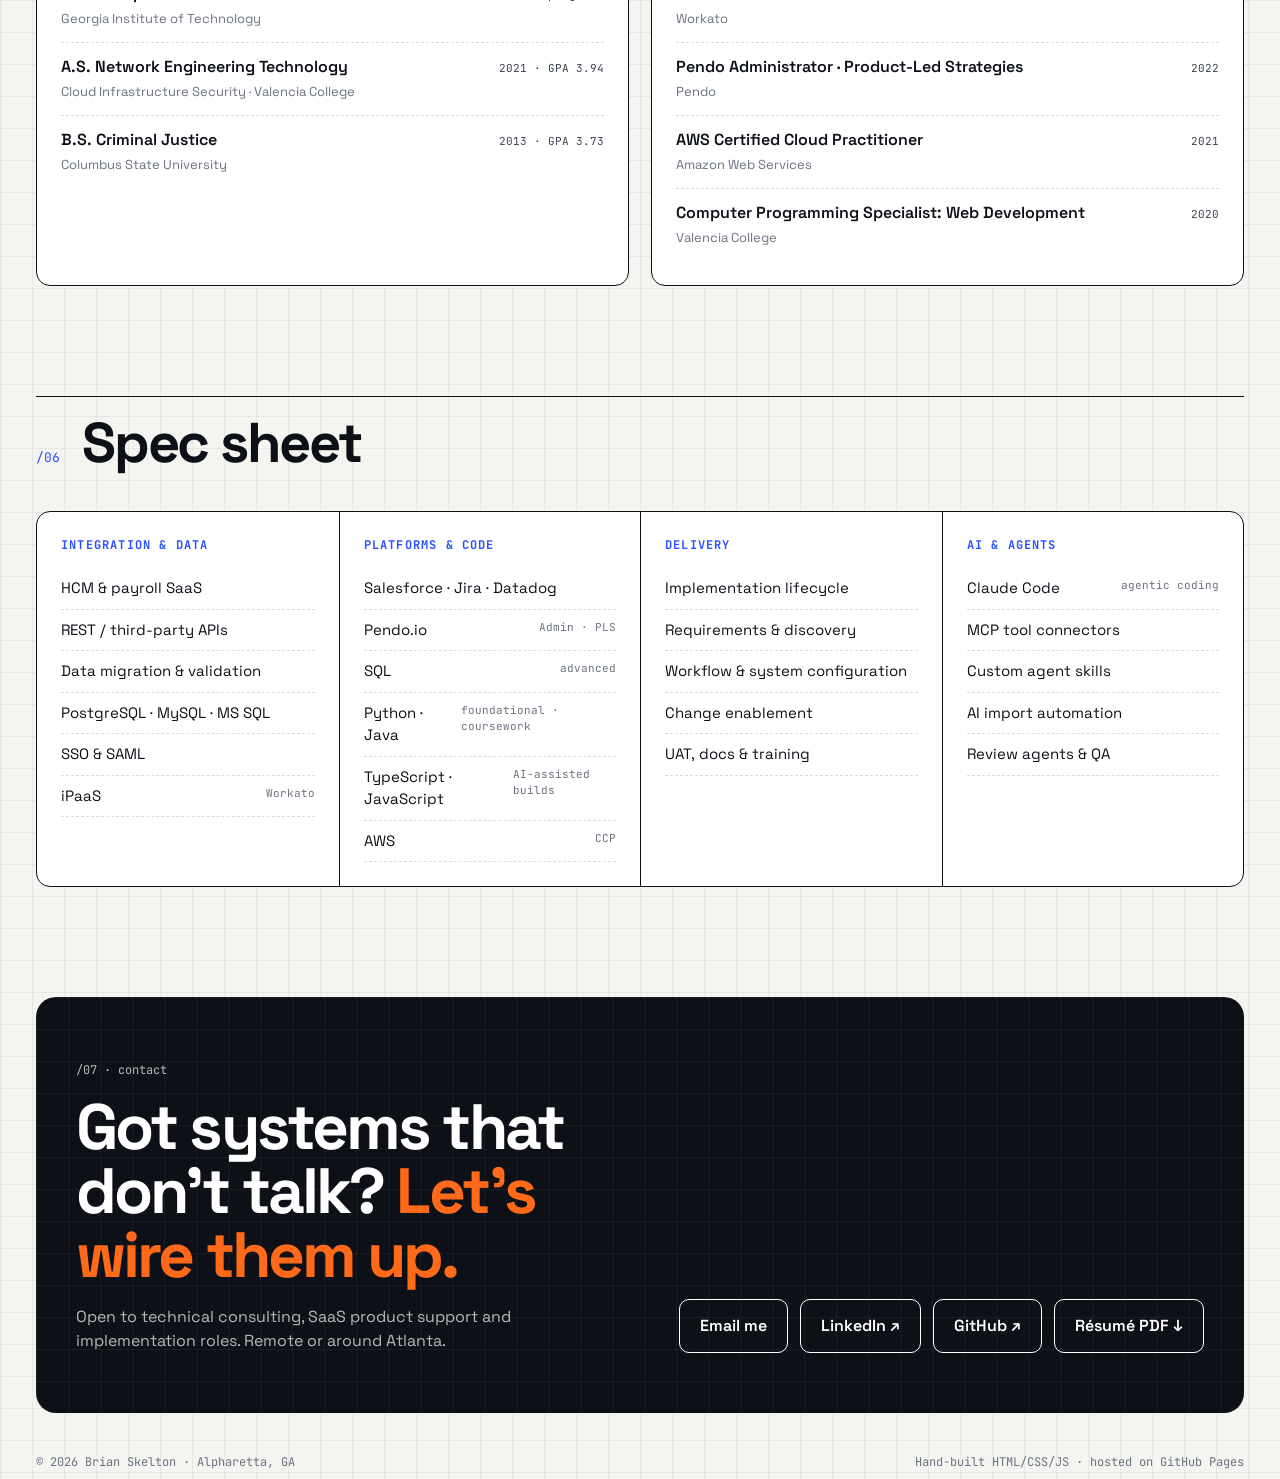
==== commit 8a45360d: "Payroll submission case study: add missing-submit-button context and internal training use Co-Author" ====
--- a/docs/index.html
+++ b/docs/index.html
@@ -170,11 +170,11 @@
           <h3>Payroll submission pain points</h3>
           <div class="meta">Pendo · In-app guidance · Product feedback</div>
           <div class="pbi">
-            <div><b>Problem</b>Clients kept running into eight recurring pain points when submitting payroll, and contacted support each time.</div>
-            <div><b>Build</b>Used Pendo to build in-app guidance that reduced the impact of the eight key pain points in the payroll submission flow.</div>
+            <div><b>Problem</b>Clients thought they were ready to complete payroll, but the submit button never appeared. Eight recurring pain points in the flow could cause it, and clients contacted support each time.</div>
+            <div><b>Build</b>Designed an in-app element in Pendo that let clients troubleshoot the missing submit button on their own, covering the eight key pain points. It also became a training aid for new internal users.</div>
             <div><b>Impact</b>A 47% drop in tickets tied to the issue, measured over six months. The results helped push development to build better native in-app cues for users.</div>
           </div>
-          <div class="stack"><span>Pendo.io</span><span>In-app guidance</span><span>Ticket analysis</span><span>Product feedback</span></div>
+          <div class="stack"><span>Pendo.io</span><span>In-app guidance</span><span>Self-service troubleshooting</span><span>Product feedback</span></div>
         </div>
       </article>
 
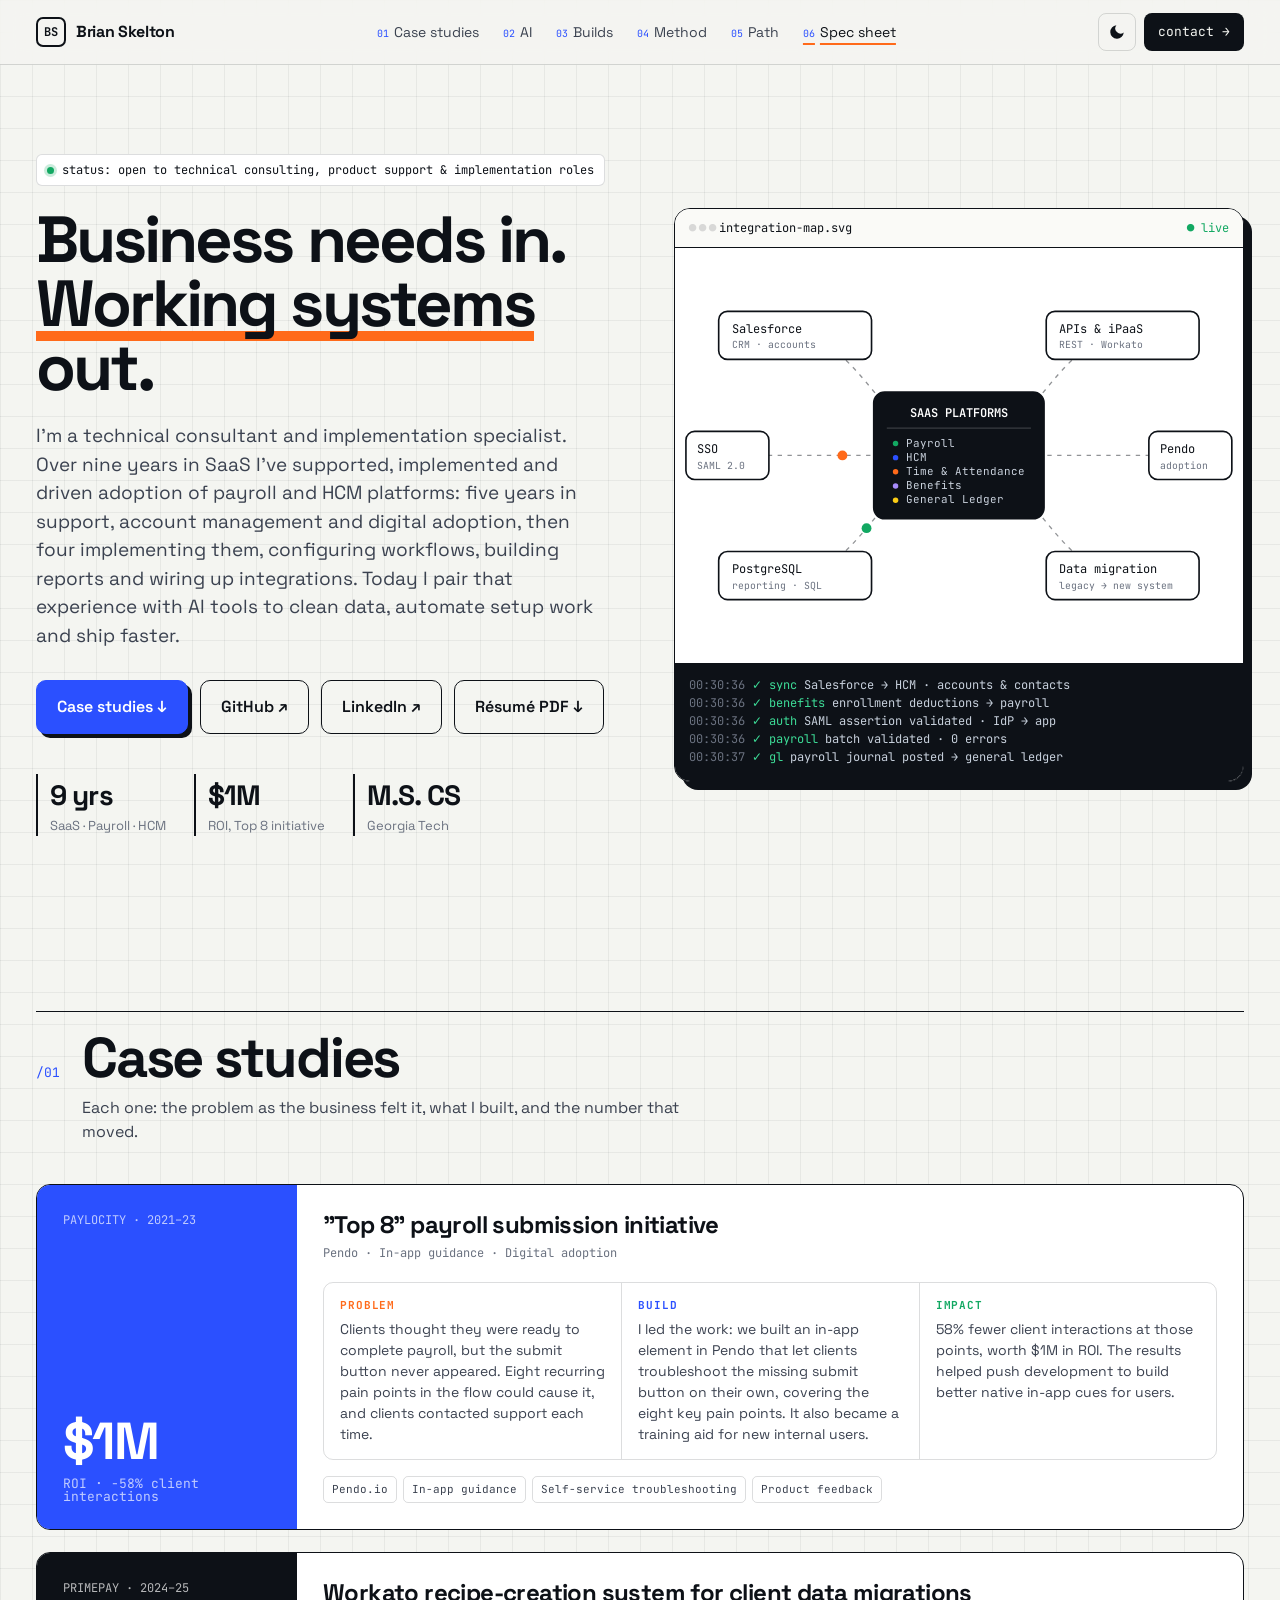
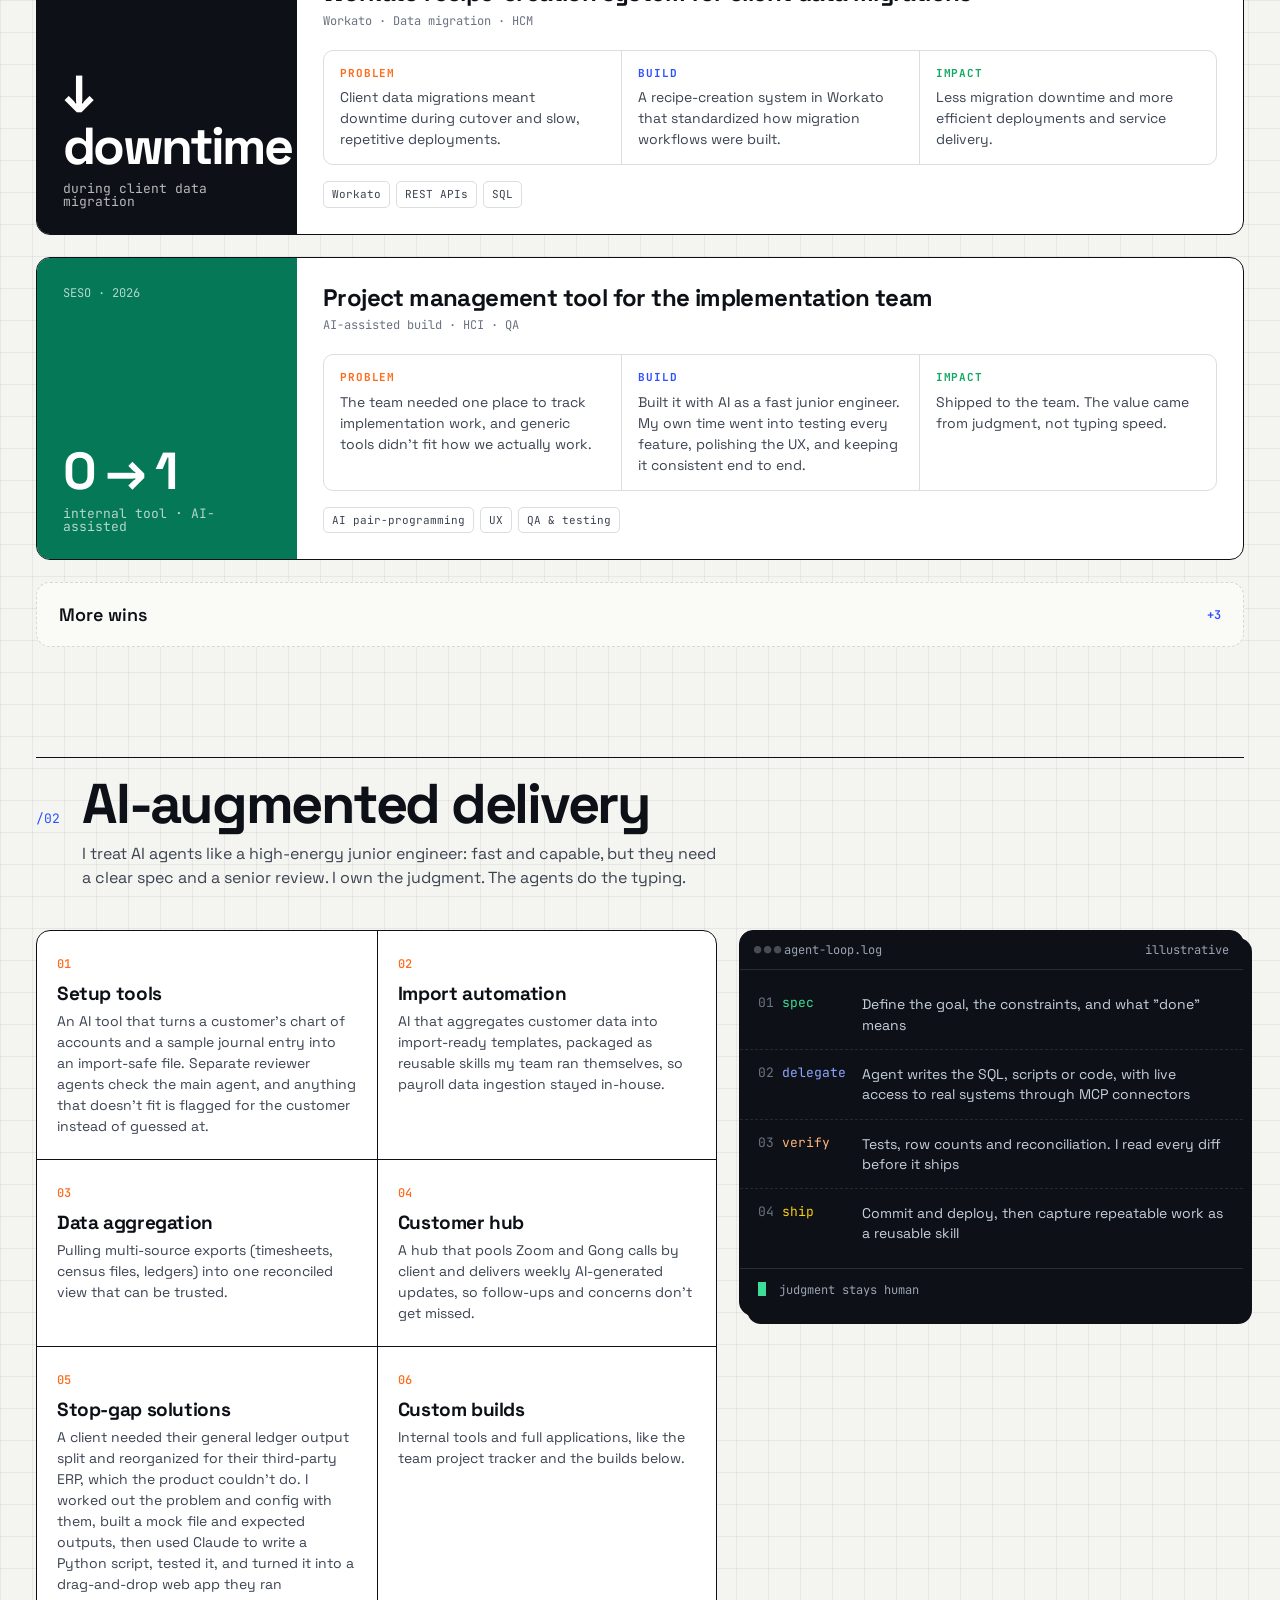
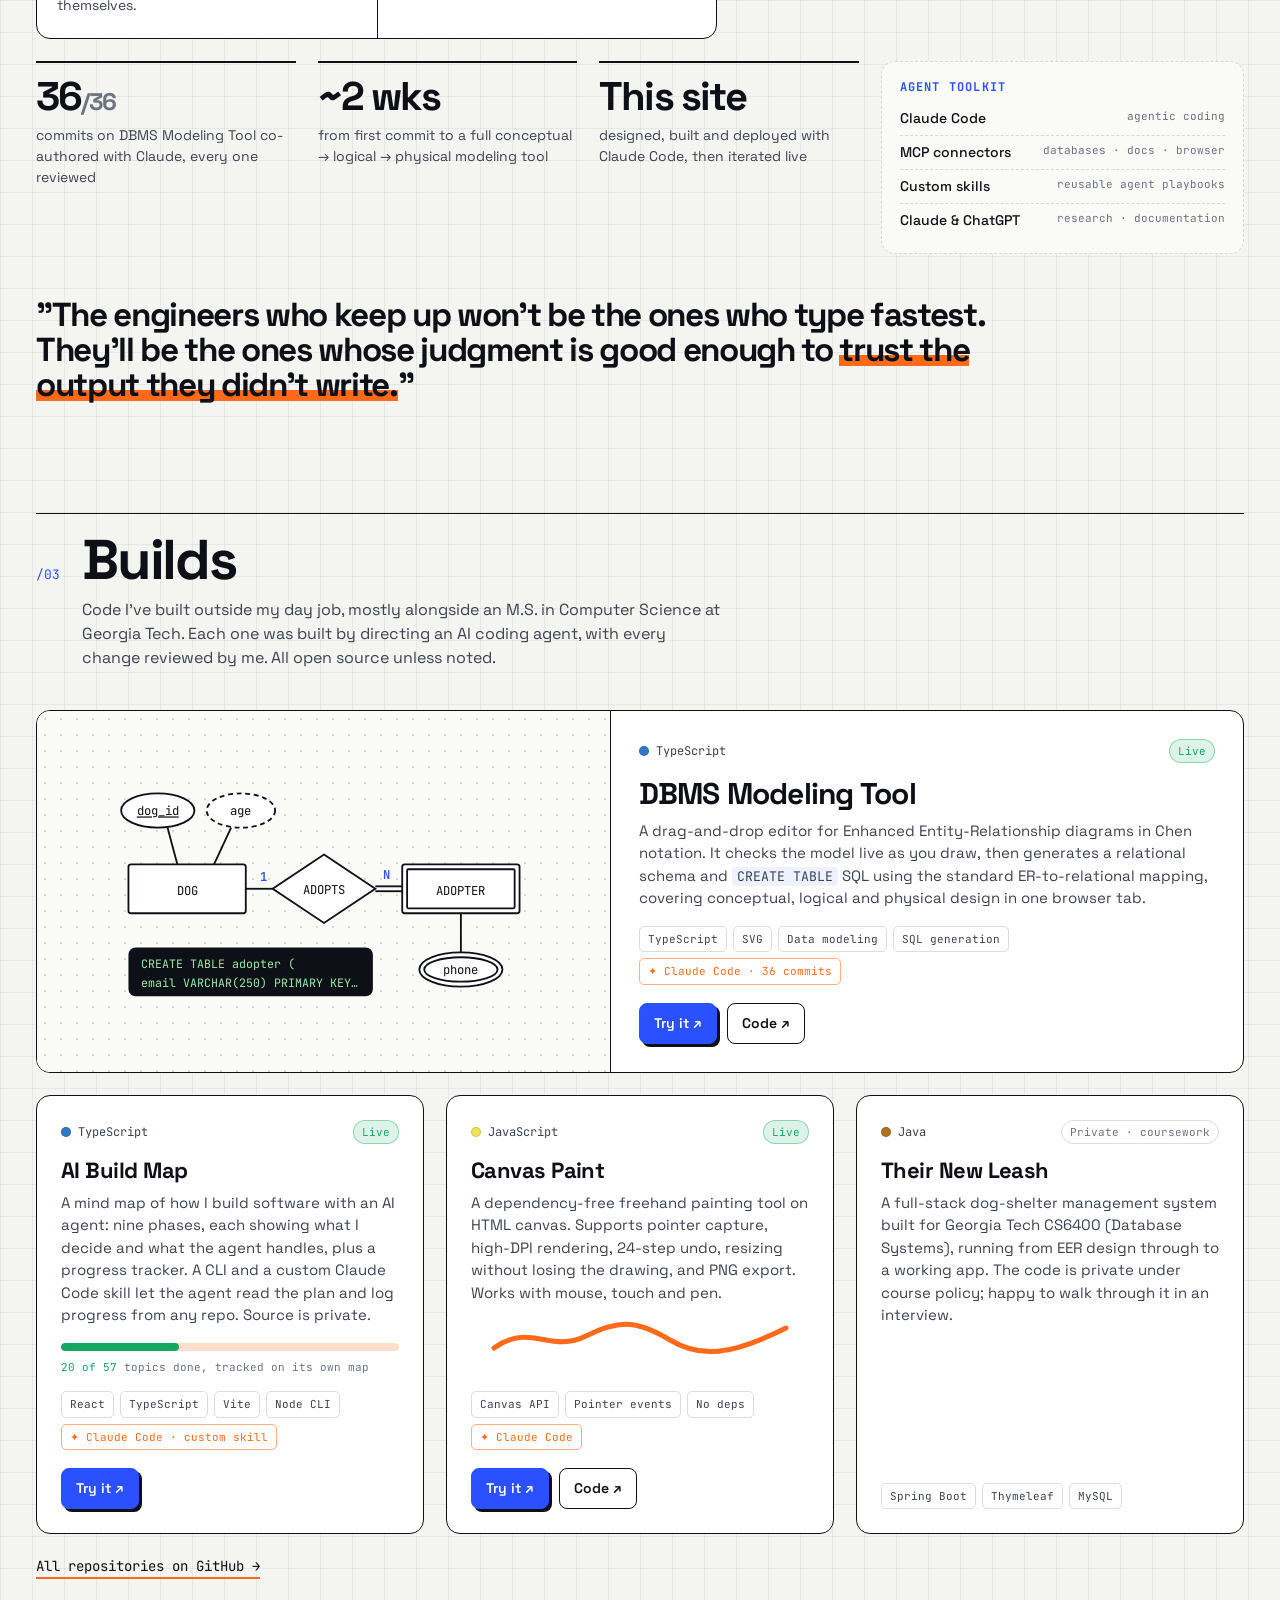
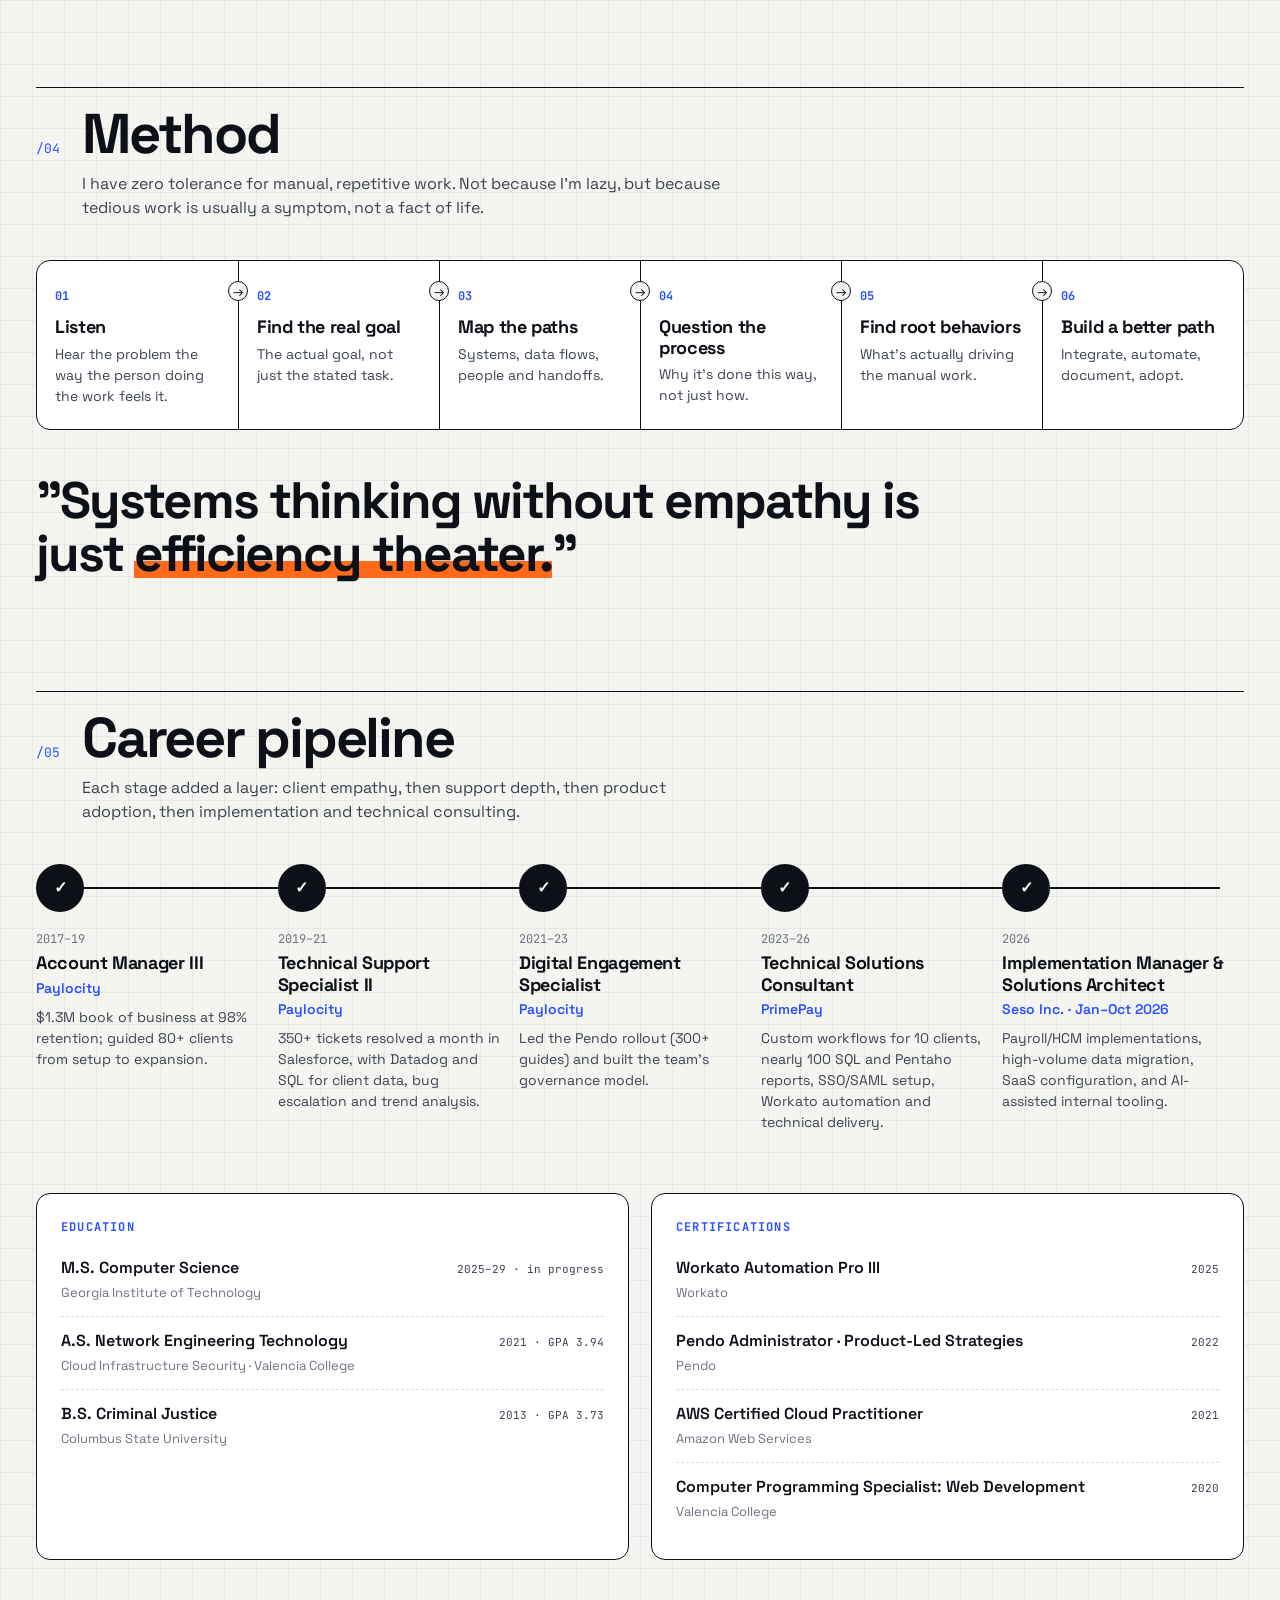
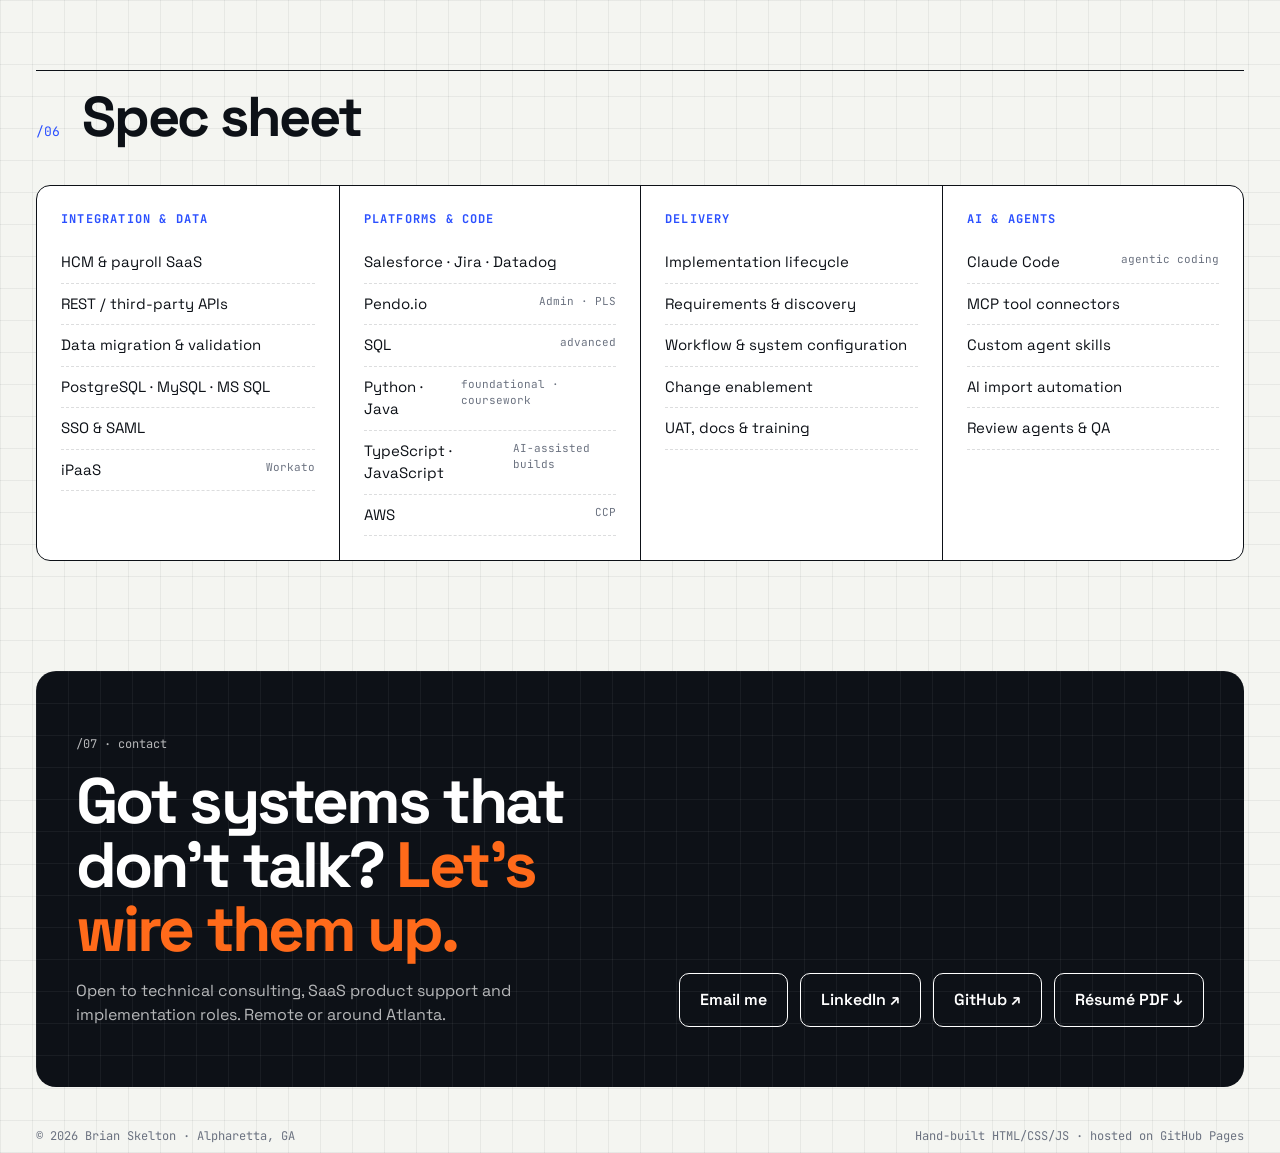
==== commit 6e11bb71: "Merge payroll submission case into the Top 8 initiative card (58% fewer client interactions, $1M ROI" ====
--- a/docs/index.html
+++ b/docs/index.html
@@ -137,16 +137,16 @@
     <div class="sh reveal"><span class="n">/01</span><h2 id="work-h">Case studies</h2><p>Each one: the problem as the business felt it, what I built, and the number that moved.</p></div>
     <div class="cases">
       <article class="case reveal">
-        <div class="big" style="--slab:#2b50ff"><span class="mono">PAYLOCITY · 2022</span><div class="m">$1M<small>ROI · −58% client interactions</small></div></div>
+        <div class="big" style="--slab:#2b50ff"><span class="mono">PAYLOCITY · 2021–23</span><div class="m">$1M<small>ROI · −58% client interactions</small></div></div>
         <div class="body">
-          <h3>"Top 8" client journey initiative</h3>
-          <div class="meta">Journey mapping · UX research · Digital adoption</div>
+          <h3>"Top 8" payroll submission initiative</h3>
+          <div class="meta">Pendo · In-app guidance · Digital adoption</div>
           <div class="pbi">
-            <div><b>Problem</b>A handful of points in the client journey were generating most of the support contacts.</div>
-            <div><b>Build</b>I led the work: we mapped the eight worst journeys with UX and support, then shipped targeted in-app guidance and process fixes.</div>
-            <div><b>Impact</b>58% fewer client interactions at those points, worth $1M in ROI.</div>
+            <div><b>Problem</b>Clients thought they were ready to complete payroll, but the submit button never appeared. Eight recurring pain points in the flow could cause it, and clients contacted support each time.</div>
+            <div><b>Build</b>I led the work: we built an in-app element in Pendo that let clients troubleshoot the missing submit button on their own, covering the eight key pain points. It also became a training aid for new internal users.</div>
+            <div><b>Impact</b>58% fewer client interactions at those points, worth $1M in ROI. The results helped push development to build better native in-app cues for users.</div>
           </div>
-          <div class="stack"><span>Pendo.io</span><span>SQL</span><span>Journey mapping</span><span>UX research</span></div>
+          <div class="stack"><span>Pendo.io</span><span>In-app guidance</span><span>Self-service troubleshooting</span><span>Product feedback</span></div>
         </div>
       </article>
 
@@ -161,20 +161,6 @@
             <div><b>Impact</b>Less migration downtime and more efficient deployments and service delivery.</div>
           </div>
           <div class="stack"><span>Workato</span><span>REST APIs</span><span>SQL</span></div>
-        </div>
-      </article>
-
-      <article class="case reveal">
-        <div class="big" style="--slab:#c2410c"><span class="mono">PAYLOCITY · 2021–23</span><div class="m">47%<small>drop in related tickets · over 6 months</small></div></div>
-        <div class="body">
-          <h3>Payroll submission pain points</h3>
-          <div class="meta">Pendo · In-app guidance · Product feedback</div>
-          <div class="pbi">
-            <div><b>Problem</b>Clients thought they were ready to complete payroll, but the submit button never appeared. Eight recurring pain points in the flow could cause it, and clients contacted support each time.</div>
-            <div><b>Build</b>Designed an in-app element in Pendo that let clients troubleshoot the missing submit button on their own, covering the eight key pain points. It also became a training aid for new internal users.</div>
-            <div><b>Impact</b>A 47% drop in tickets tied to the issue, measured over six months. The results helped push development to build better native in-app cues for users.</div>
-          </div>
-          <div class="stack"><span>Pendo.io</span><span>In-app guidance</span><span>Self-service troubleshooting</span><span>Product feedback</span></div>
         </div>
       </article>
 
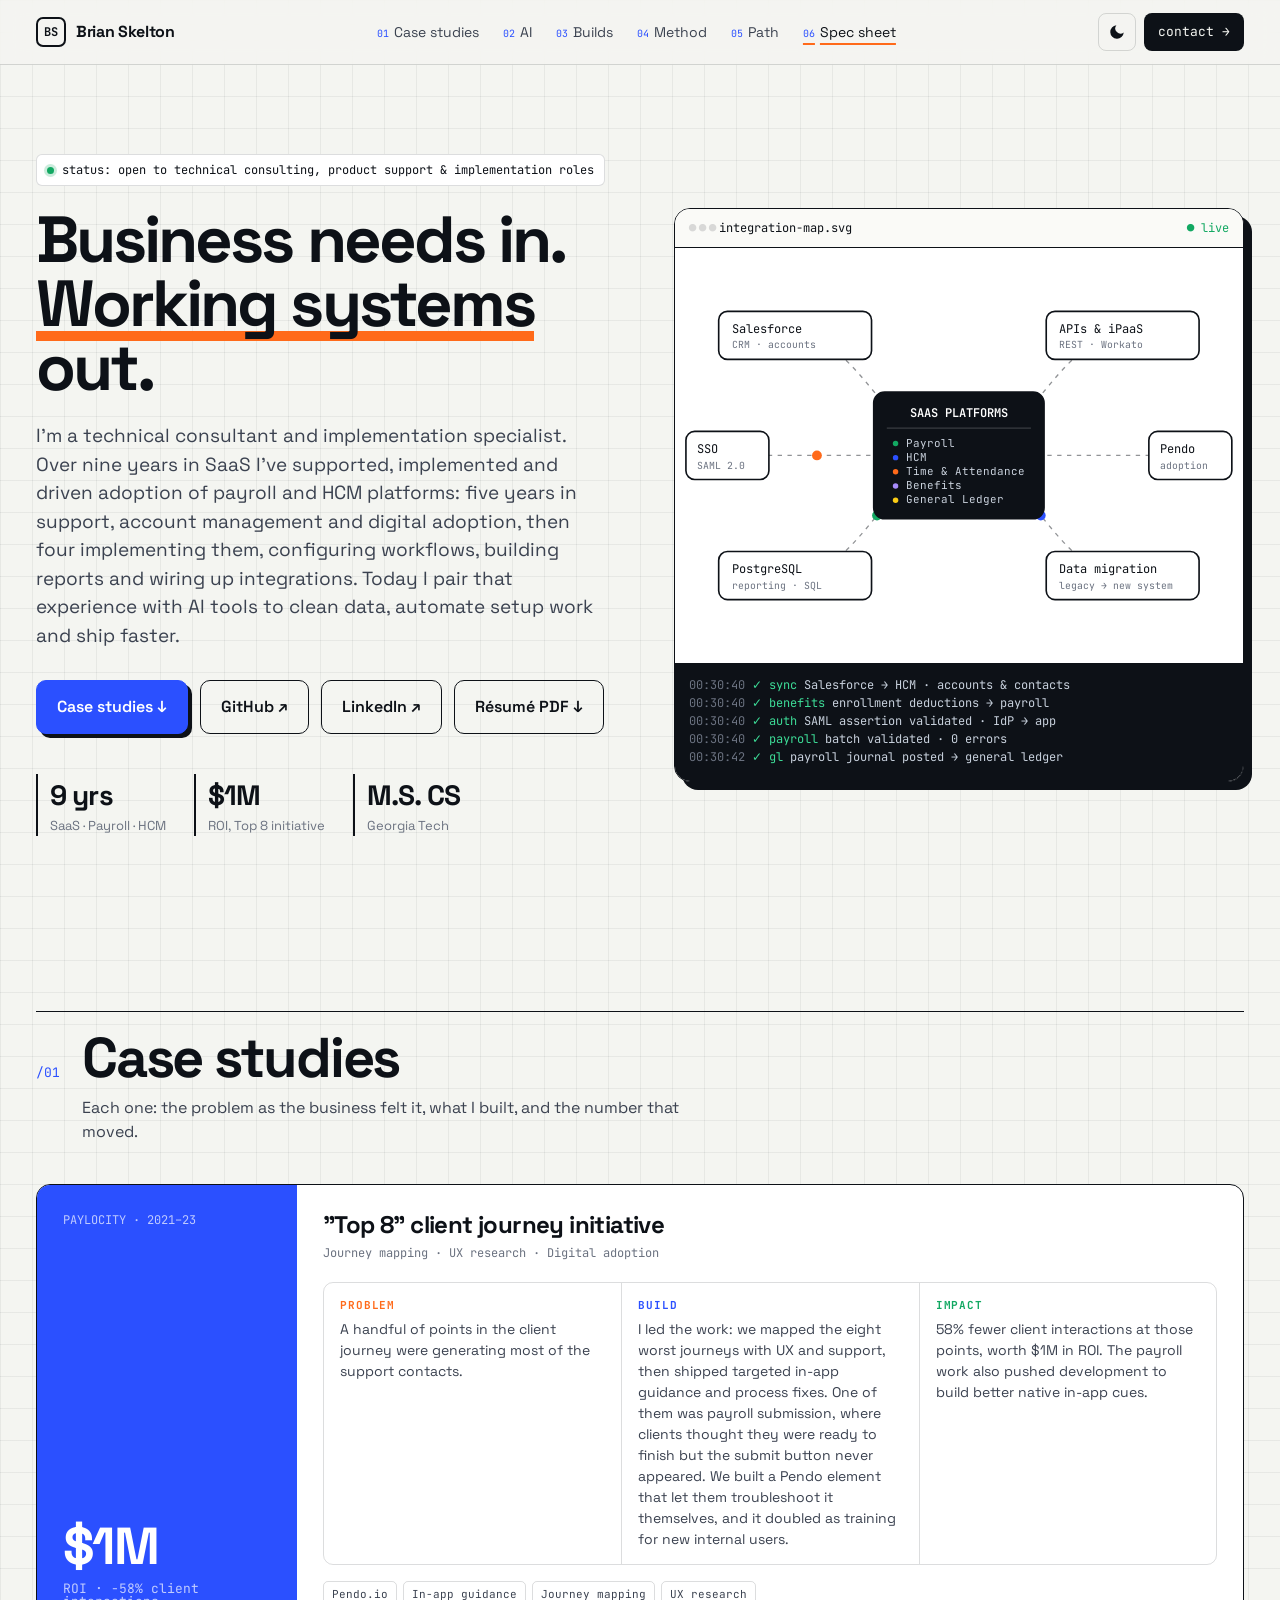
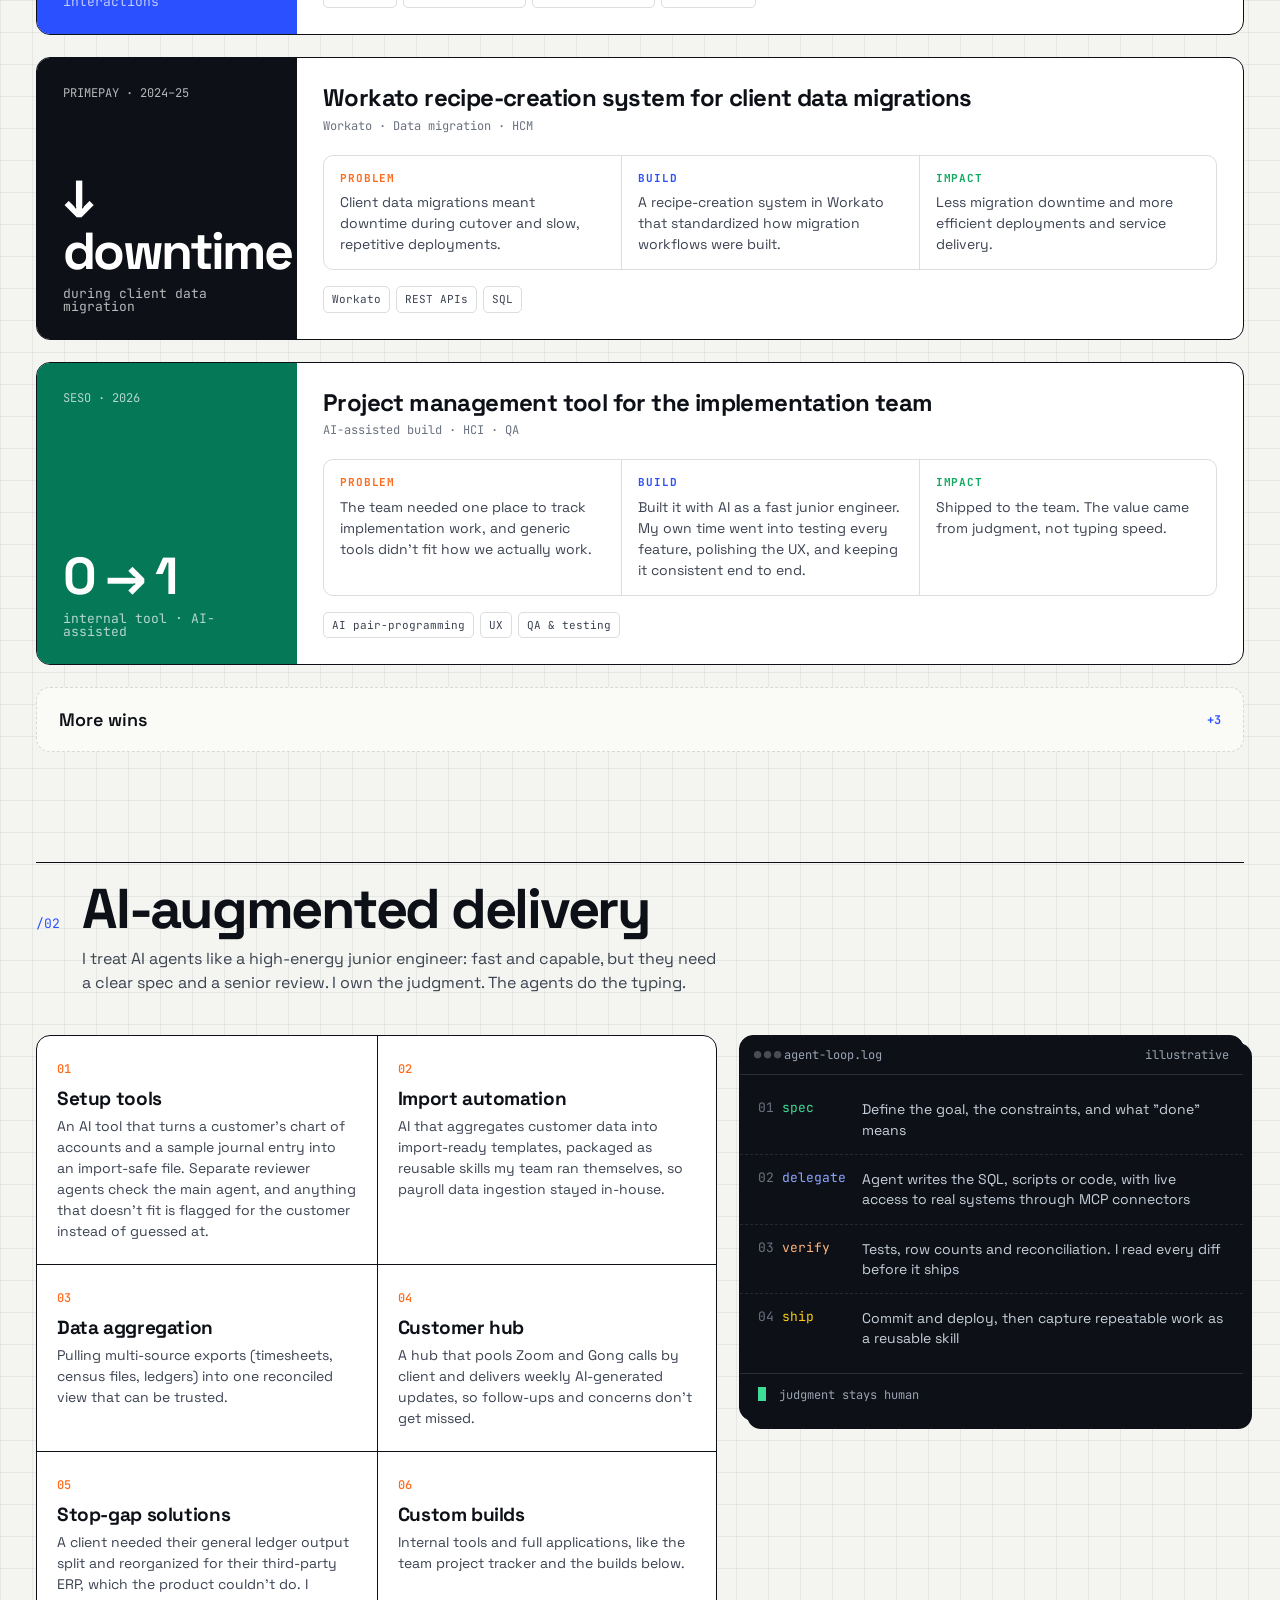
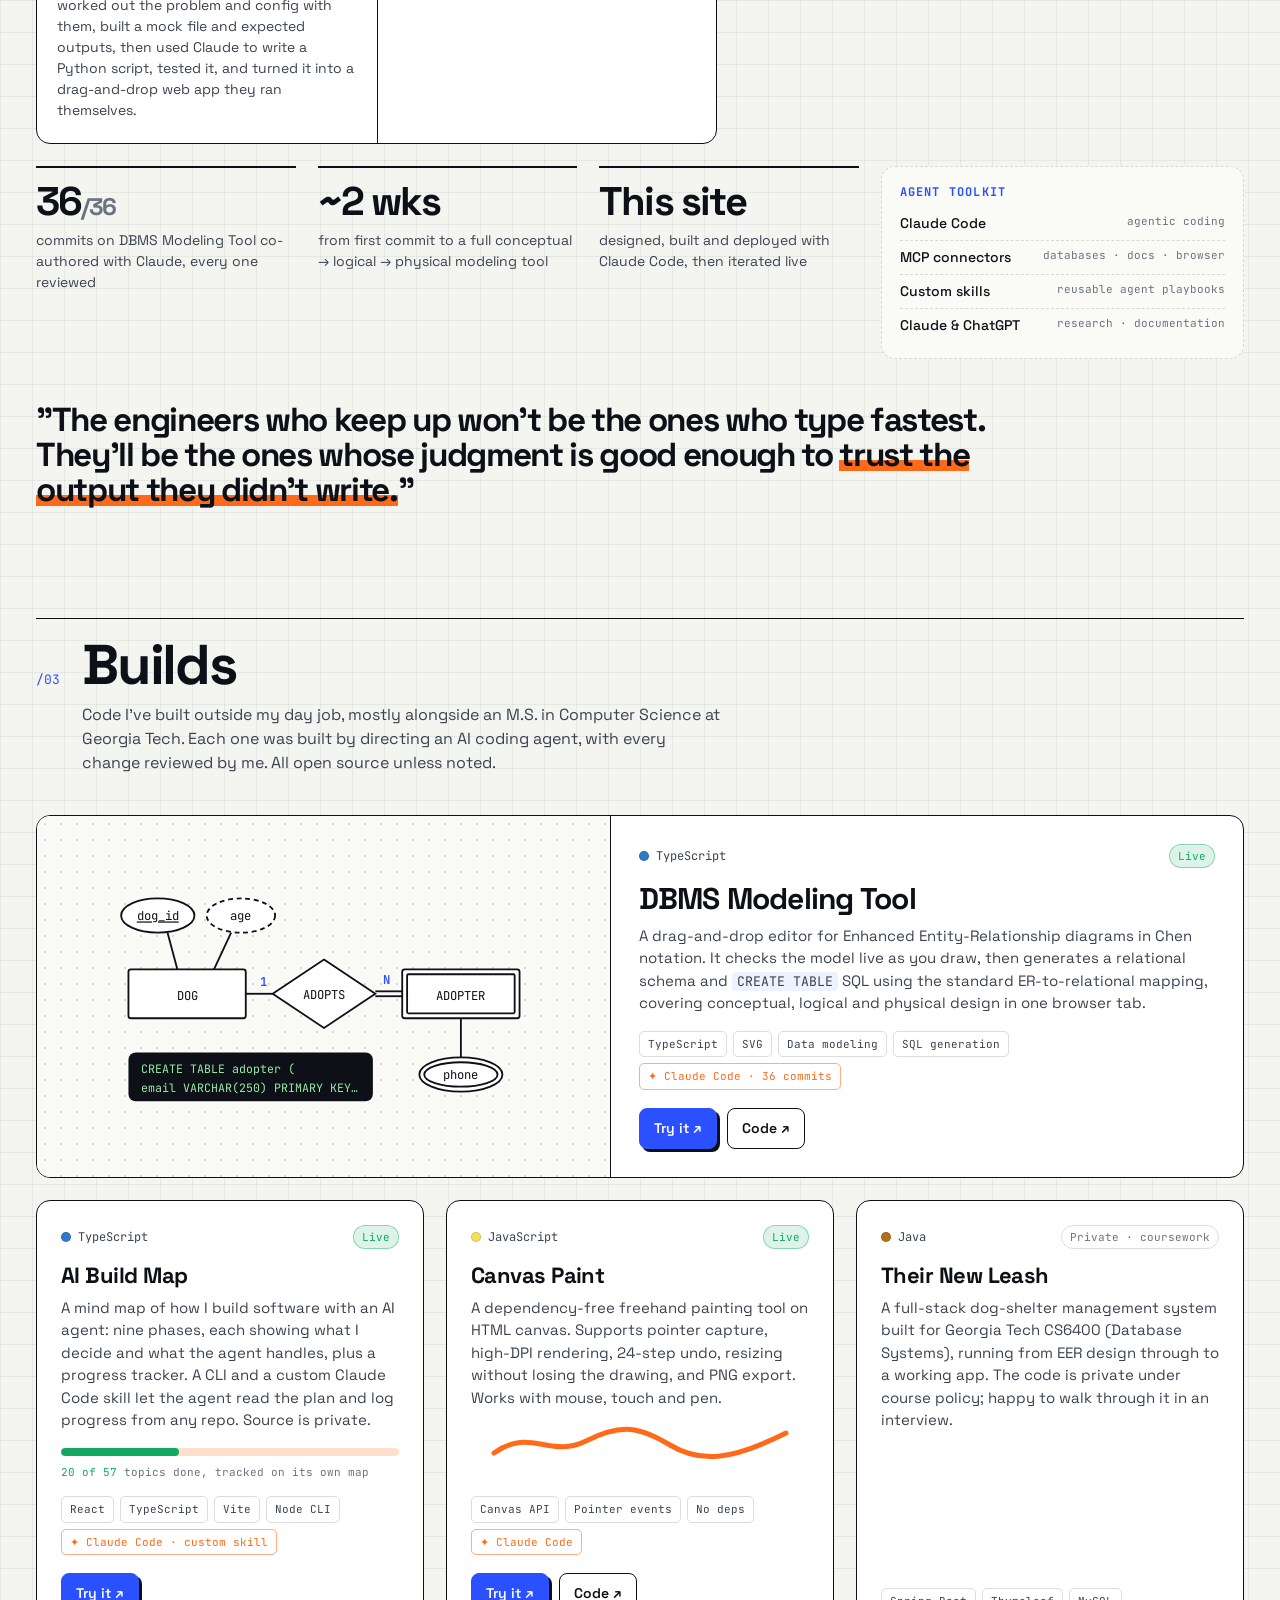
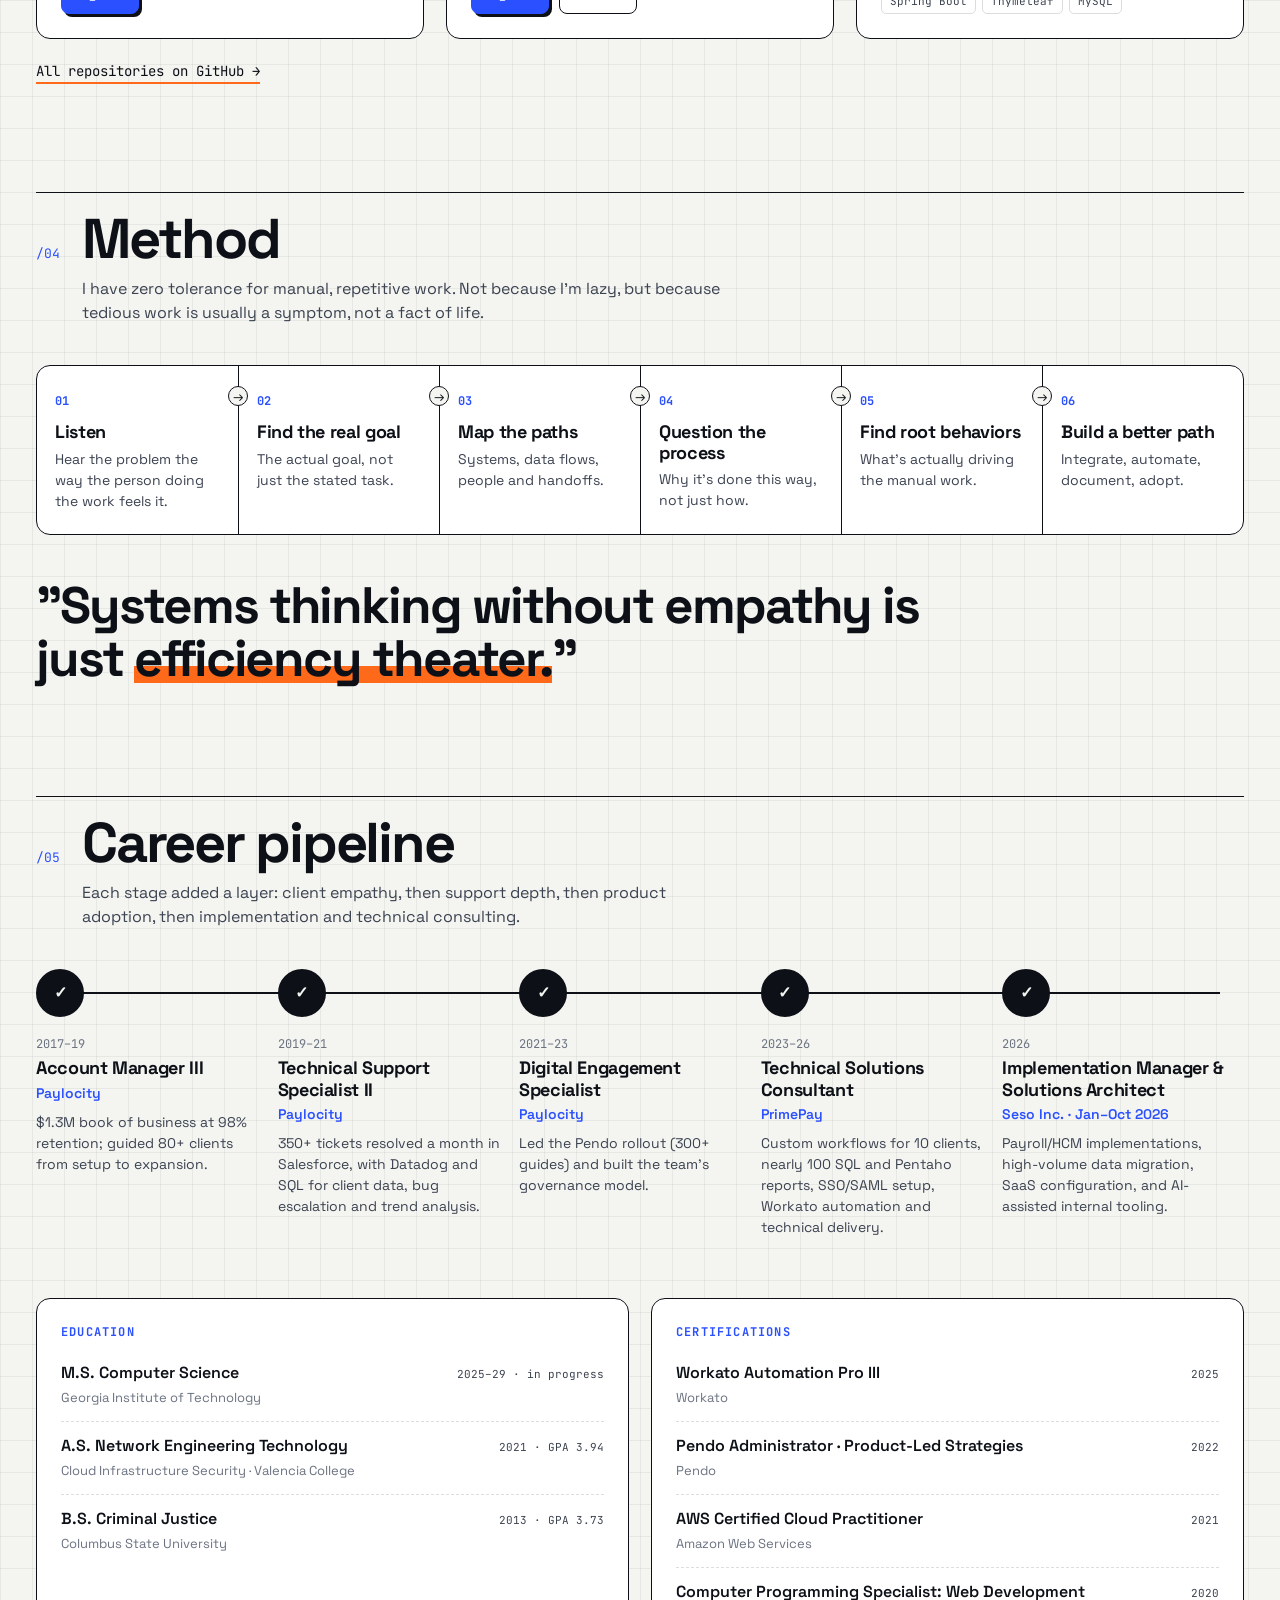
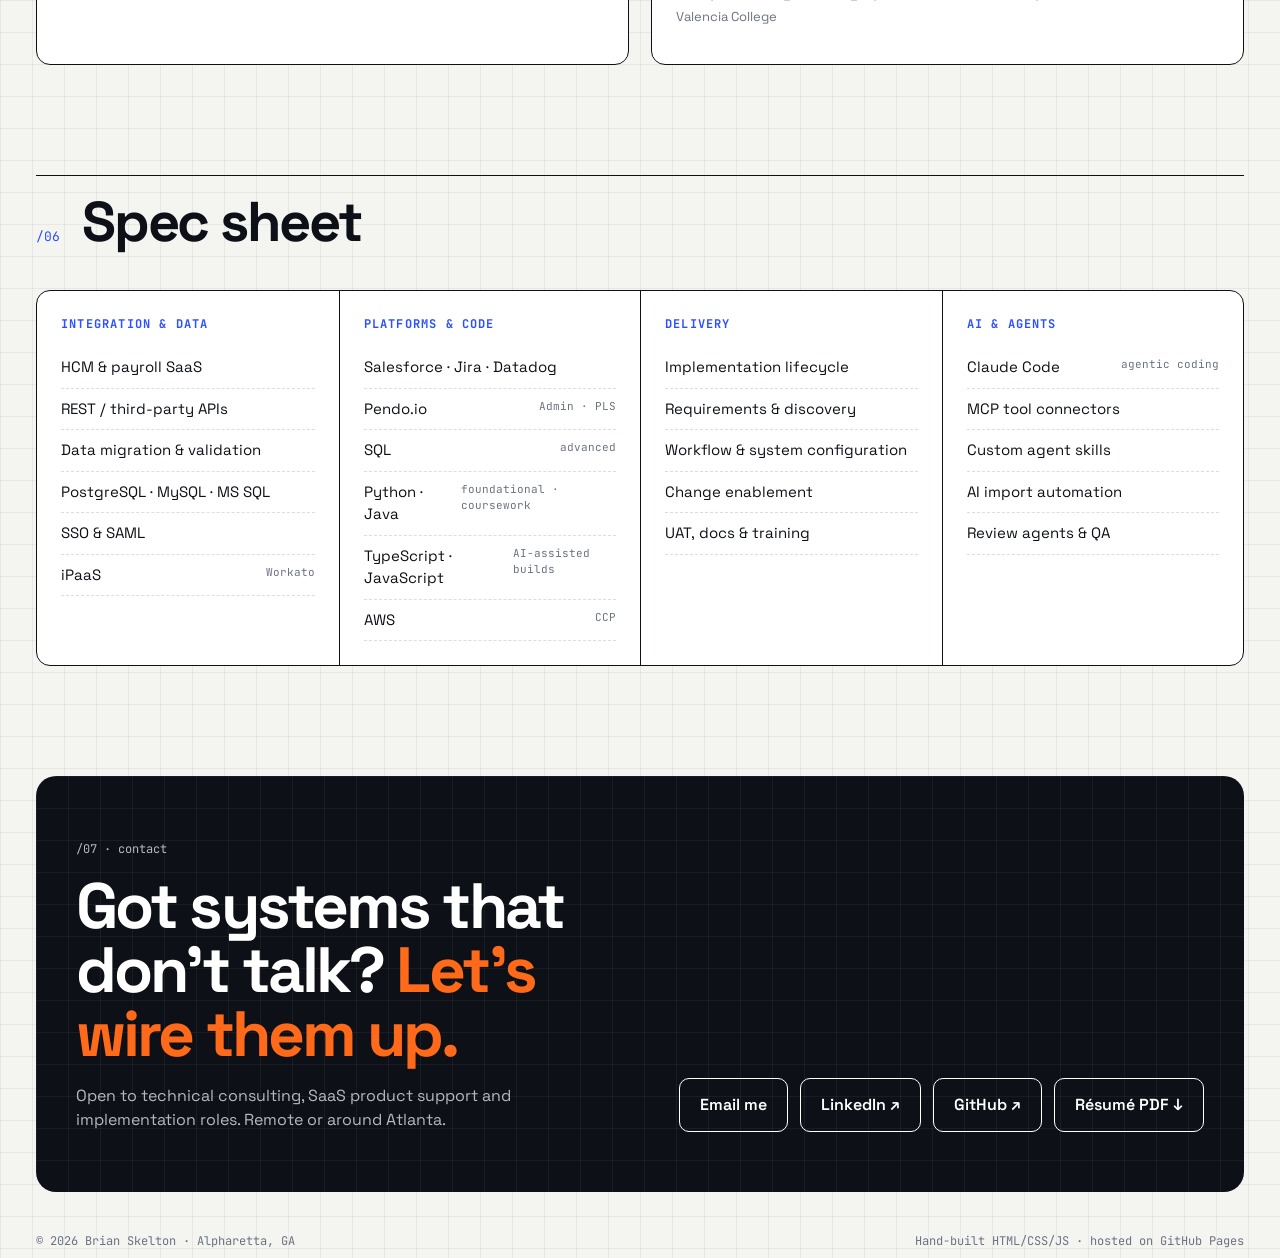
==== commit c7dd192b: "Top 8 card: payroll submission is one of the eight journeys, not the whole initiative Co-Authored-By" ====
--- a/docs/index.html
+++ b/docs/index.html
@@ -139,14 +139,14 @@
       <article class="case reveal">
         <div class="big" style="--slab:#2b50ff"><span class="mono">PAYLOCITY · 2021–23</span><div class="m">$1M<small>ROI · −58% client interactions</small></div></div>
         <div class="body">
-          <h3>"Top 8" payroll submission initiative</h3>
-          <div class="meta">Pendo · In-app guidance · Digital adoption</div>
+          <h3>"Top 8" client journey initiative</h3>
+          <div class="meta">Journey mapping · UX research · Digital adoption</div>
           <div class="pbi">
-            <div><b>Problem</b>Clients thought they were ready to complete payroll, but the submit button never appeared. Eight recurring pain points in the flow could cause it, and clients contacted support each time.</div>
-            <div><b>Build</b>I led the work: we built an in-app element in Pendo that let clients troubleshoot the missing submit button on their own, covering the eight key pain points. It also became a training aid for new internal users.</div>
-            <div><b>Impact</b>58% fewer client interactions at those points, worth $1M in ROI. The results helped push development to build better native in-app cues for users.</div>
+            <div><b>Problem</b>A handful of points in the client journey were generating most of the support contacts.</div>
+            <div><b>Build</b>I led the work: we mapped the eight worst journeys with UX and support, then shipped targeted in-app guidance and process fixes. One of them was payroll submission, where clients thought they were ready to finish but the submit button never appeared. We built a Pendo element that let them troubleshoot it themselves, and it doubled as training for new internal users.</div>
+            <div><b>Impact</b>58% fewer client interactions at those points, worth $1M in ROI. The payroll work also pushed development to build better native in-app cues.</div>
           </div>
-          <div class="stack"><span>Pendo.io</span><span>In-app guidance</span><span>Self-service troubleshooting</span><span>Product feedback</span></div>
+          <div class="stack"><span>Pendo.io</span><span>In-app guidance</span><span>Journey mapping</span><span>UX research</span></div>
         </div>
       </article>
 
